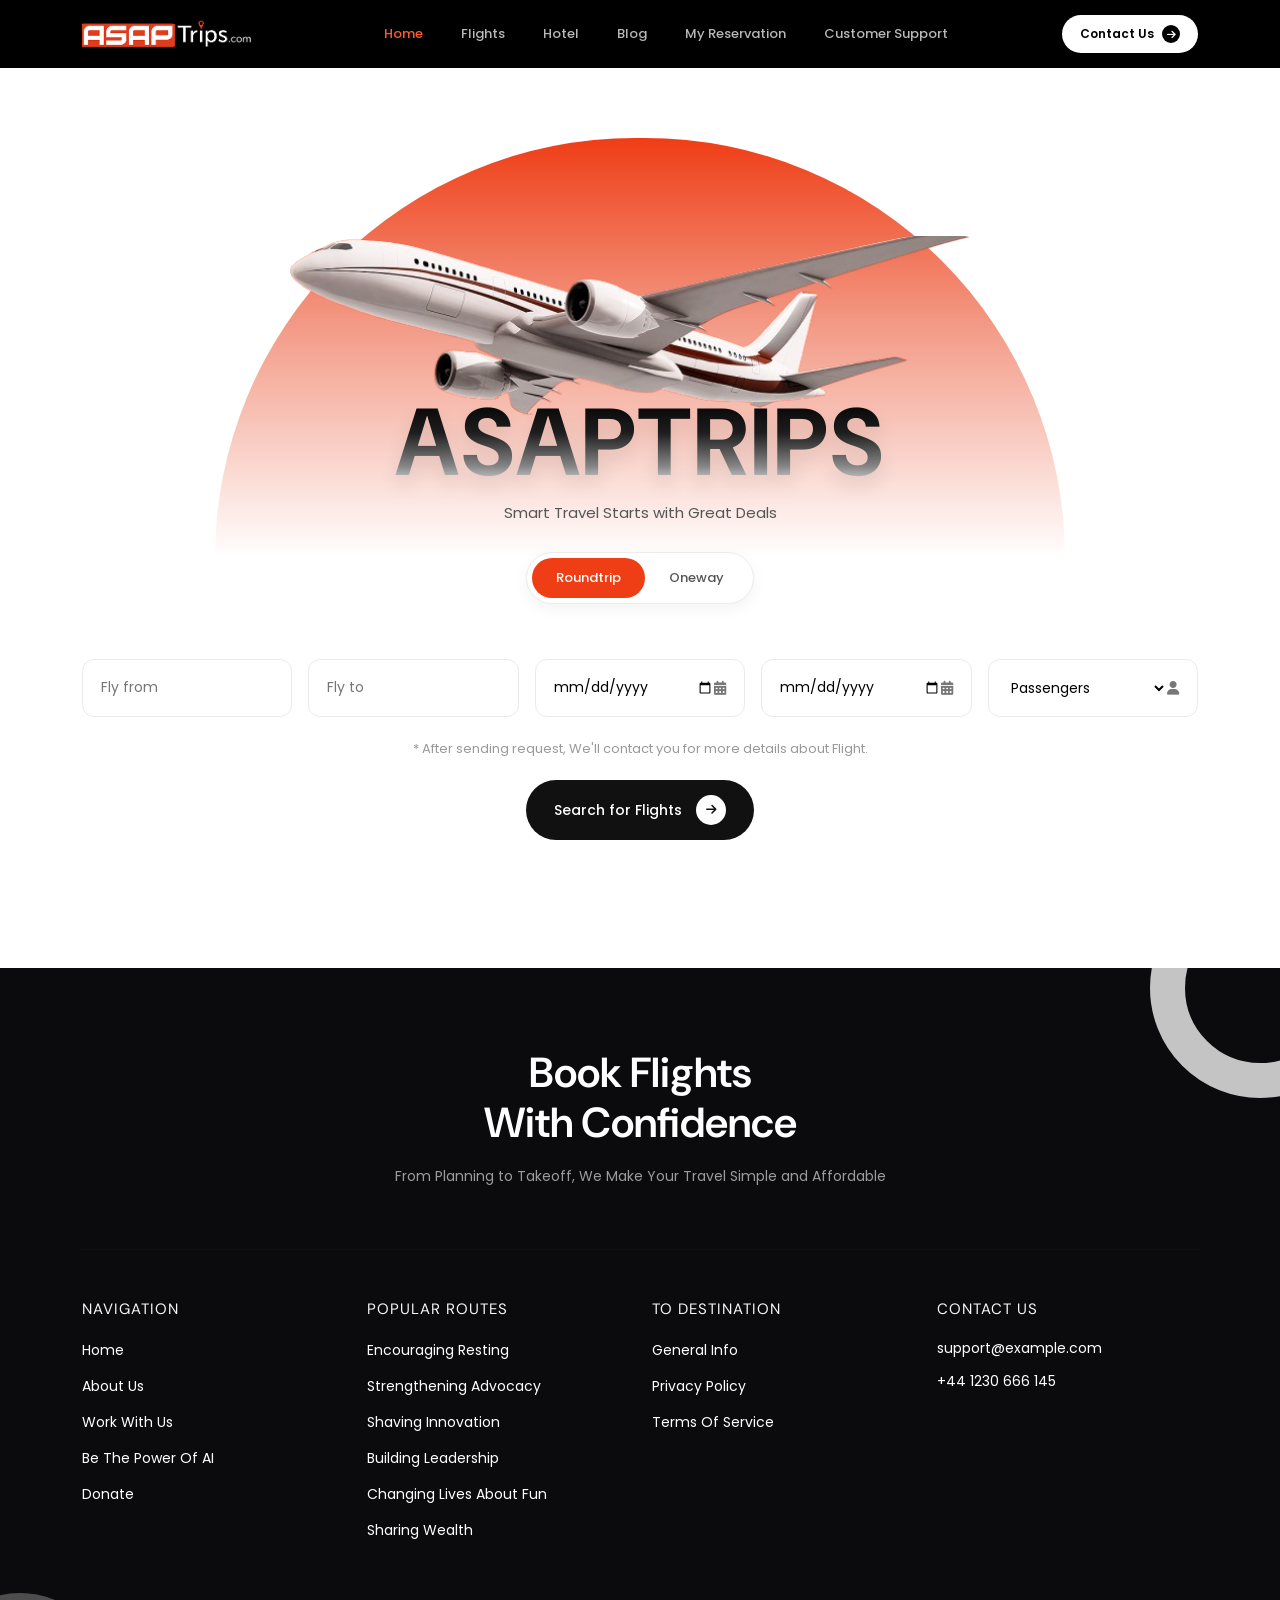
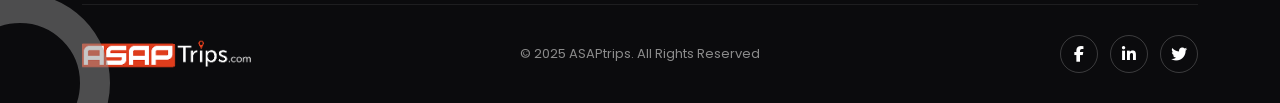
==== index.html @ 66094103 "banner section" ====
<!DOCTYPE html>
<html lang="en">

<head>
    <meta charset="UTF-8" />
    <meta name="viewport" content="width=device-width, initial-scale=1.0" />

    <title>ASAP Trips</title>

    <!-- Favicon -->
    <link rel="icon" type="image/png" href="./images/favicon.png">

    <!-- Bootstrap -->
    <link href="https://cdn.jsdelivr.net/npm/bootstrap@5.3.3/dist/css/bootstrap.min.css" rel="stylesheet" />

    <!-- Font Awesome -->
    <link rel="stylesheet" href="https://cdnjs.cloudflare.com/ajax/libs/font-awesome/6.5.1/css/all.min.css" />

    <!-- CSS -->
    <link rel="stylesheet" href="css/style.css" />
</head>

<body>

    <!-- HEADER -->
    <div id="header"></div>

    <!-- PAGE CONTENT -->

    <!-- ======== HERO SECTION START ========= -->

    <section class="flight-hero d-flex align-items-center position-relative overflow-hidden">

        <!-- HALF CIRCLE -->
        <div class="hero-circle position-absolute start-50 translate-middle-x"></div>

        <div class="container position-relative z-2">

            <!-- HERO CONTENT -->
            <div class="text-center hero-content">

                <!-- PLANE IMAGE -->
                <div class="plane-image mx-auto">

                    <img src="images/hero-plane.png" alt="Plane" class="img-fluid">

                </div>

                <!-- TITLE -->
                <h1 class="hero-title text-uppercase fw-bold">
                    ASAPTRIPS
                </h1>

                <!-- SUBTITLE -->
                <p class="hero-subtitle">
                    Smart Travel Starts with Great Deals
                </p>

                <!-- TRIP BUTTONS -->
                <div class="trip-buttons d-flex justify-content-center">

                    <div class="trip-switch d-inline-flex">

                        <button class="trip-btn active">
                            Roundtrip
                        </button>

                        <button class="trip-btn">
                            Oneway
                        </button>

                    </div>

                </div>

            </div>

            <!-- SEARCH FORM -->
            <div class="search-wrapper">

                <div class="row g-3 justify-content-center">

                    <!-- FROM -->
                    <div class="col-lg col-md-6">

                        <div class="flight-input d-flex align-items-center">

                            <input type="text" placeholder="Fly from" class="w-100 border-0" list="fromCities">
                            <datalist id="fromCities">

                                <option value="Delhi"></option>
                                <option value="Mumbai"></option>
                                <option value="Dubai"></option>
                                <option value="London"></option>
                                <option value="Toronto"></option>
                                <option value="Singapore"></option>
                                <option value="Paris"></option>
                                <option value="Sydney"></option>

                            </datalist>
                        </div>

                    </div>

                    <!-- TO -->
                    <div class="col-lg col-md-6">

                        <div class="flight-input d-flex align-items-center">

                            <input type="text" placeholder="Fly to" class="w-100 border-0" list="toCities">

                            <datalist id="toCities">

                                <option value="Tokyo"></option>
                                <option value="Rome"></option>
                                <option value="Berlin"></option>
                                <option value="Chicago"></option>
                                <option value="Doha"></option>
                                <option value="Amsterdam"></option>

                            </datalist>
                        </div>

                    </div>

                    <!-- DATE -->
                    <div class="col-lg col-md-6">

                        <div class="flight-input d-flex align-items-center justify-content-between">

                            <input type="date" class="w-100 border-0">

                            <i class="fa-solid fa-calendar-days"></i>

                        </div>

                    </div>

                    <!-- RETURN -->
                    <div class="col-lg col-md-6">

                        <div class="flight-input d-flex align-items-center justify-content-between">

                            <input type="date" class="w-100 border-0">

                            <i class="fa-solid fa-calendar-days"></i>

                        </div>

                    </div>

                    <!-- PASSENGERS -->
                    <div class="col-lg col-md-6">

                        <div class="flight-input d-flex align-items-center justify-content-between">

                            <select class="w-100 border-0">

                                <option>
                                    Passengers
                                </option>

                                <option>
                                    1 Passenger
                                </option>

                                <option>
                                    2 Passengers
                                </option>

                                <option>
                                    3 Passengers
                                </option>

                            </select>

                            <i class="fa-solid fa-user"></i>

                        </div>

                    </div>

                </div>

                <!-- NOTE -->
                <p class="search-note text-center">

                    * After sending request,
                    We'll contact you for more details
                    about Flight.

                </p>

                <!-- BUTTON -->
                <div class="text-center">

                    <button id="searchFlightBtn" class="search-btn d-inline-flex align-items-center">

                        Search for Flights

                        <span class="d-flex align-items-center justify-content-center">

                            <i class="fa-solid fa-arrow-right"></i>

                        </span>

                    </button>

                </div>

            </div>

            <!-- SOCIAL ICONS -->
            <!-- <div class="hero-social position-absolute d-flex flex-column">

                <a href="#" class="social-icon d-flex align-items-center justify-content-center">
                    <i class="fab fa-facebook-f"></i>
                </a>

                <a href="#" class="social-icon d-flex align-items-center justify-content-center">
                    <i class="fab fa-linkedin-in"></i>
                </a>

                <a href="#" class="social-icon d-flex align-items-center justify-content-center">
                    <i class="fab fa-twitter"></i>
                </a>

                <a href="#" class="social-icon d-flex align-items-center justify-content-center">
                    <i class="fa-solid fa-phone"></i>
                </a>

            </div> -->

        </div>

    </section>

    <!-- ========== HERO SECTION END ========= -->

    <!-- FOOTER -->
    <div id="footer"></div>

    <!-- Bootstrap -->
    <script src="https://cdn.jsdelivr.net/npm/bootstrap@5.3.3/dist/js/bootstrap.bundle.min.js"></script>

    <!-- JS -->
    <script src="js/main.js"></script>

</body>

</html>
---- css/style.css ----
/* =========================
   GOOGLE FONTS
========================== */

@import url('https://fonts.googleapis.com/css2?family=DM+Sans:wght@400;500;700&family=Poppins:wght@300;400;500;600;700&display=swap');

/* =========================
   GLOBAL CSS
========================== */

* {
    margin: 0;
    padding: 0;
    box-sizing: border-box;
}

html {
    scroll-behavior: smooth;
}

body {
    font-family: 'Poppins', sans-serif;
    overflow-x: hidden;
    background: #fff;
    color: #111;
}

/* GLOBAL HEADING FONT */

h1,
h2,
h3,
h4,
h5,
h6 {
    font-family: 'DM Sans', sans-serif;
    margin-bottom: 0;
}

/* GLOBAL LINKS */

a {
    text-decoration: none;
}

/* GLOBAL IMAGE */

img {
    max-width: 100%;
    display: block;
}

/* GLOBAL LIST */

ul {
    list-style: none;
    padding: 0;
    margin: 0;
}

/* GLOBAL BUTTON */

button {
    border: none;
    outline: none;
}

/* GLOBAL INPUT */

input,
textarea,
select {
    outline: none;
}

/* =========================  NAVBAR Start ========================== */

.custom-navbar {
    background: #000;
    padding: 14px 0;
    position: sticky;
    top: 0;
    z-index: 999;
    transition: 0.3s;
}

.custom-navbar.scrolled {
    padding: 10px 0;
    box-shadow: 0 4px 20px rgba(0, 0, 0, 0.2);
}

/* LOGO */

.navbar-brand img {
    height: 30px;
    object-fit: contain;
}

/* MENU */

.navbar-nav {
    gap: 22px;
}

.navbar-nav .nav-link {
    color: #b8b8b8;
    font-size: 13px;
    font-weight: 500;
    transition: 0.3s;
    position: relative;
}

.navbar-nav .nav-link:hover {
    color: #fff;
}

.navbar-nav .nav-link.active {
    color: #ff5a2c;
}

/* UNDERLINE EFFECT */

.navbar-nav .nav-link::after {
    content: "";
    position: absolute;
    left: 0;
    bottom: -6px;
    width: 0;
    height: 2px;
    background: #ff5a2c;
    transition: 0.3s;
}

.navbar-nav .nav-link:hover::after {
    width: 100%;
}

/* CONTACT BUTTON */

.contact-btn {
    border: none;
    background: #fff;
    color: #000;
    border-radius: 50px;
    padding: 10px 18px;
    font-size: 12px;
    font-weight: 600;
    display: flex;
    align-items: center;
    gap: 8px;
    transition: 0.3s;
}

.contact-btn:hover {
    transform: translateY(-2px);
}

.contact-btn i {
    width: 18px;
    height: 18px;
    background: #000;
    color: #fff;
    border-radius: 50%;
    display: flex;
    align-items: center;
    justify-content: center;
    font-size: 10px;
}

/* MOBILE MENU */

.navbar-toggler {
    border: none;
    box-shadow: none !important;
}

.navbar-toggler i {
    color: #fff;
    font-size: 24px;
}

/* MOBILE RESPONSIVE */

@media(max-width:991px) {

    .navbar-collapse {
        background: #111;
        margin-top: 15px;
        padding: 20px;
        border-radius: 16px;
    }

    .navbar-nav {
        gap: 12px;
    }

    .contact-btn {
        margin-top: 15px;
    }

}

/* DEMO SECTION */

.hero {
    height: 100vh;
    display: flex;
    align-items: center;
    justify-content: center;
    background: linear-gradient(rgba(0, 0, 0, 0.5),
            rgba(0, 0, 0, 0.5)),
        url('https://images.unsplash.com/photo-1507525428034-b723cf961d3e');

    background-size: cover;
    background-position: center;
    color: #fff;
    text-align: center;
}

.hero h1 {
    font-size: 60px;
    font-weight: 700;
}

@media(max-width:768px) {

    .hero h1 {
        font-size: 38px;
    }

}

/* =========================  NAVBAR Close ========================== */

/* =========================  Footer Start ========================== */
.footer-section {
    position: relative;
    background: #0b0b0d;
    color: #fff;
    overflow: hidden;
    padding: 80px 0 30px;
}

/* Decorative Circles */
.footer-section::before {
    content: "";
    position: absolute;
    top: -90px;
    right: -90px;
    width: 220px;
    height: 220px;
    border: 35px solid #d9d9d9;
    border-radius: 50%;
    opacity: 0.9;
}

.footer-section::after {
    content: "";
    position: absolute;
    bottom: -70px;
    left: -70px;
    width: 180px;
    height: 180px;
    border: 30px solid #8f8f8f;
    border-radius: 50%;
    opacity: 0.5;
}

.footer-title {
    text-align: center;
    margin-bottom: 60px;
}

.footer-title h2 {
    font-size: 42px;
    font-weight: 600;
    line-height: 1.2;
    margin-bottom: 15px;
}

.footer-title p {
    color: #9c9c9c;
    font-size: 14px;
    max-width: 500px;
    margin: auto;
    line-height: 1.8;
}

.footer-divider {
    border-color: rgba(255, 255, 255, 0.08);
    margin: 0 0 50px;
}

.footer-heading {
    color: #f7f7f7;
    font-size: 15px;
    font-weight: 400;
    letter-spacing: 1px;
    margin-bottom: 20px;
    text-transform: uppercase;
}

.footer-links {
    list-style: none;
    padding: 0;
    margin: 0;
}

.footer-links li {
    margin-bottom: 12px;
}

.footer-links a {
    text-decoration: none;
    color: #fff;
    font-size: 14px;
    transition: 0.3s;
}

.footer-links a:hover {
    color: #ff4d4d;
    padding-left: 5px;
}

.contact-info p {
    margin-bottom: 12px;
    font-size: 14px;
    color: #fff;
}

.footer-bottom {
    border-top: 1px solid rgba(255, 255, 255, 0.08);
    margin-top: 50px;
    padding-top: 30px;
}

.footer-logo {
    font-size: 28px;
    font-weight: bold;
    color: #fff;
}

.footer-logo span {
    color: #ff4d4d;
}

.copyright {
    color: #8b8b8b;
    font-size: 13px;
    text-align: center;
}

.social-icons {
    display: flex;
    gap: 12px;
    justify-content: end;
}

.social-icons a {
    width: 38px;
    height: 38px;
    border: 1px solid rgba(255, 255, 255, 0.2);
    border-radius: 50%;
    display: flex;
    align-items: center;
    justify-content: center;
    color: #fff;
    text-decoration: none;
    transition: 0.3s;
}

.social-icons a:hover {
    background: #fff;
    color: #000;
    transform: translateY(-3px);
}

/* Responsive */
@media(max-width:991px) {

    .footer-title h2 {
        font-size: 34px;
    }

    .footer-column {
        margin-bottom: 35px;
    }

    .social-icons {
        justify-content: center;
        margin-top: 20px;
    }

    .footer-logo {
        text-align: center;
        margin-bottom: 15px;
    }

    .copyright {
        margin-bottom: 15px;
    }
}

@media(max-width:576px) {

    .footer-section {
        padding: 60px 0 25px;
    }

    .footer-title h2 {
        font-size: 28px;
    }

    .footer-title p {
        font-size: 13px;
    }

    .footer-links a,
    .contact-info p {
        font-size: 13px;
    }

    .footer-section::before {
        width: 150px;
        height: 150px;
    }

    .footer-section::after {
        width: 120px;
        height: 120px;
    }
}

/* ======= Footer Close ======== */

/* ====== FLIGHTS HERO Start ====== */

.flight-hero {
    min-height: 100vh;
    background: #ffffff;
    padding: 120px 0 80px;
}

/* ======== HALF CIRCLE ========== */

.hero-circle {
    width: 850px;
    height: 420px;
    top: 70px;
    background: linear-gradient(to bottom, #ef3d16 0%, #f39b87 45%, #ffffff 100%);
    border-top-left-radius: 420px;
    border-top-right-radius: 420px;
    z-index: 1;

    /* Yellow outline */
    /* border: 10px solid rgb(255, 187, 0);
    border-bottom: none;
    box-sizing: border-box; */
}

/* ========== PLANE IMAGE ============ */

.plane-image {
    max-width: 700px;
}

.plane-image img {
    width: 100%;
}

/* ======== TITLE ======== */

.hero-title {
    font-size: 95px;
    letter-spacing: 2px;
    line-height: 1;
    margin-top: -20px;
    background: linear-gradient(to bottom, #000000 0%, #202020 40%, #8d8d8d 75%, #ffffff 100%);
    -webkit-background-clip: text;
    -webkit-text-fill-color: transparent;
    text-shadow: 0 10px 20px rgba(0, 0, 0, 0.10);
}

/* =========== SUBTITLE ============ */

.hero-subtitle {
    color: #555;
    font-size: 15px;
    margin-top: 12px;
}

/* =========== TRIP BUTTONS ============= */

.trip-buttons {
    margin-top: 28px;
}

.trip-switch {
    background: #fff;
    border-radius: 50px;
    padding: 5px;
    border: 1px solid #ececec;
    box-shadow: 0 5px 15px rgba(0, 0, 0, 0.05);
}

.trip-btn {
    border: none;
    background: transparent;
    padding: 10px 24px;
    border-radius: 50px;
    font-size: 13px;
    font-weight: 500;
    color: #555;
}

.trip-btn.active {
    background: #ef3d16;
    color: #fff;
}

/* ======== SEARCH FORM ========= */

.search-wrapper {
    margin-top: 55px;
    position: relative;
    z-index: 5;
}

/* ========== INPUT BOX ========= */

.flight-input {
    height: 58px;
    background: #fff;
    border-radius: 12px;
    border: 1px solid #ebebeb;
    padding: 0 18px;
}

.flight-input input,
.flight-input select {
    outline: none;
    background: transparent;
    font-size: 14px;
}

.flight-input i {
    color: #777;
    font-size: 14px;
}

/* ======== NOTE ========== */

.search-note {
    color: #999;
    font-size: 13px;
    margin: 22px 0;
}

/* ========== BUTTON ========== */

.search-btn {
    border: none;
    background: #111;
    color: #fff;
    padding: 15px 28px;
    border-radius: 50px;
    gap: 14px;
    font-size: 14px;
    font-weight: 500;
}

.search-btn span {
    width: 30px;
    height: 30px;
    border-radius: 50%;
    background: #fff;
    color: #111;
    font-size: 12px;
}

/* ======= SOCIAL ICONS ======= */

.hero-social {
    right: 30px;
    top: 50%;
    transform: translateY(-50%);
    gap: 14px;
    z-index: 10;
}

.social-icon {
    width: 42px;
    height: 42px;
    border-radius: 50%;
    background: #fff;
    border: 1px solid #ddd;
    color: #111;
    text-decoration: none;
}

/* =========================================
   RESPONSIVE
========================================= */

@media(max-width:991px) {

    .hero-circle {
        width: 650px;
        height: 320px;
        border-top-left-radius: 320px;
        border-top-right-radius: 320px;
    }

    .hero-title {
        font-size: 65px;
    }

    .plane-image {
        max-width: 520px;
    }

}

@media(max-width:768px) {

    .flight-hero {
        padding: 100px 0 70px;
    }

    .hero-circle {
        width: 520px;
        height: 260px;
        border-top-left-radius: 260px;
        border-top-right-radius: 260px;
    }

    .hero-title {
        font-size: 50px;
    }

    .plane-image {
        max-width: 420px;
    }

    .hero-social {
        position: relative !important;
        flex-direction: row !important;
        justify-content: center;
        right: auto;
        top: auto;
        transform: none;
        margin-top: 40px;
    }

}

@media(max-width:576px) {

    .hero-circle {
        width: 360px;
        height: 180px;
        border-top-left-radius: 180px;
        border-top-right-radius: 180px;
        top: 90px;
    }

    .hero-title {
        font-size: 38px;
        margin-top: 0;
    }

    .plane-image {
        max-width: 320px;
    }

    .trip-btn {
        padding: 9px 18px;
        font-size: 12px;
    }

    .search-btn {
        width: 100%;
        justify-content: center;
    }

}

/* ========================= FLIGHTS HERO Close ========================== */
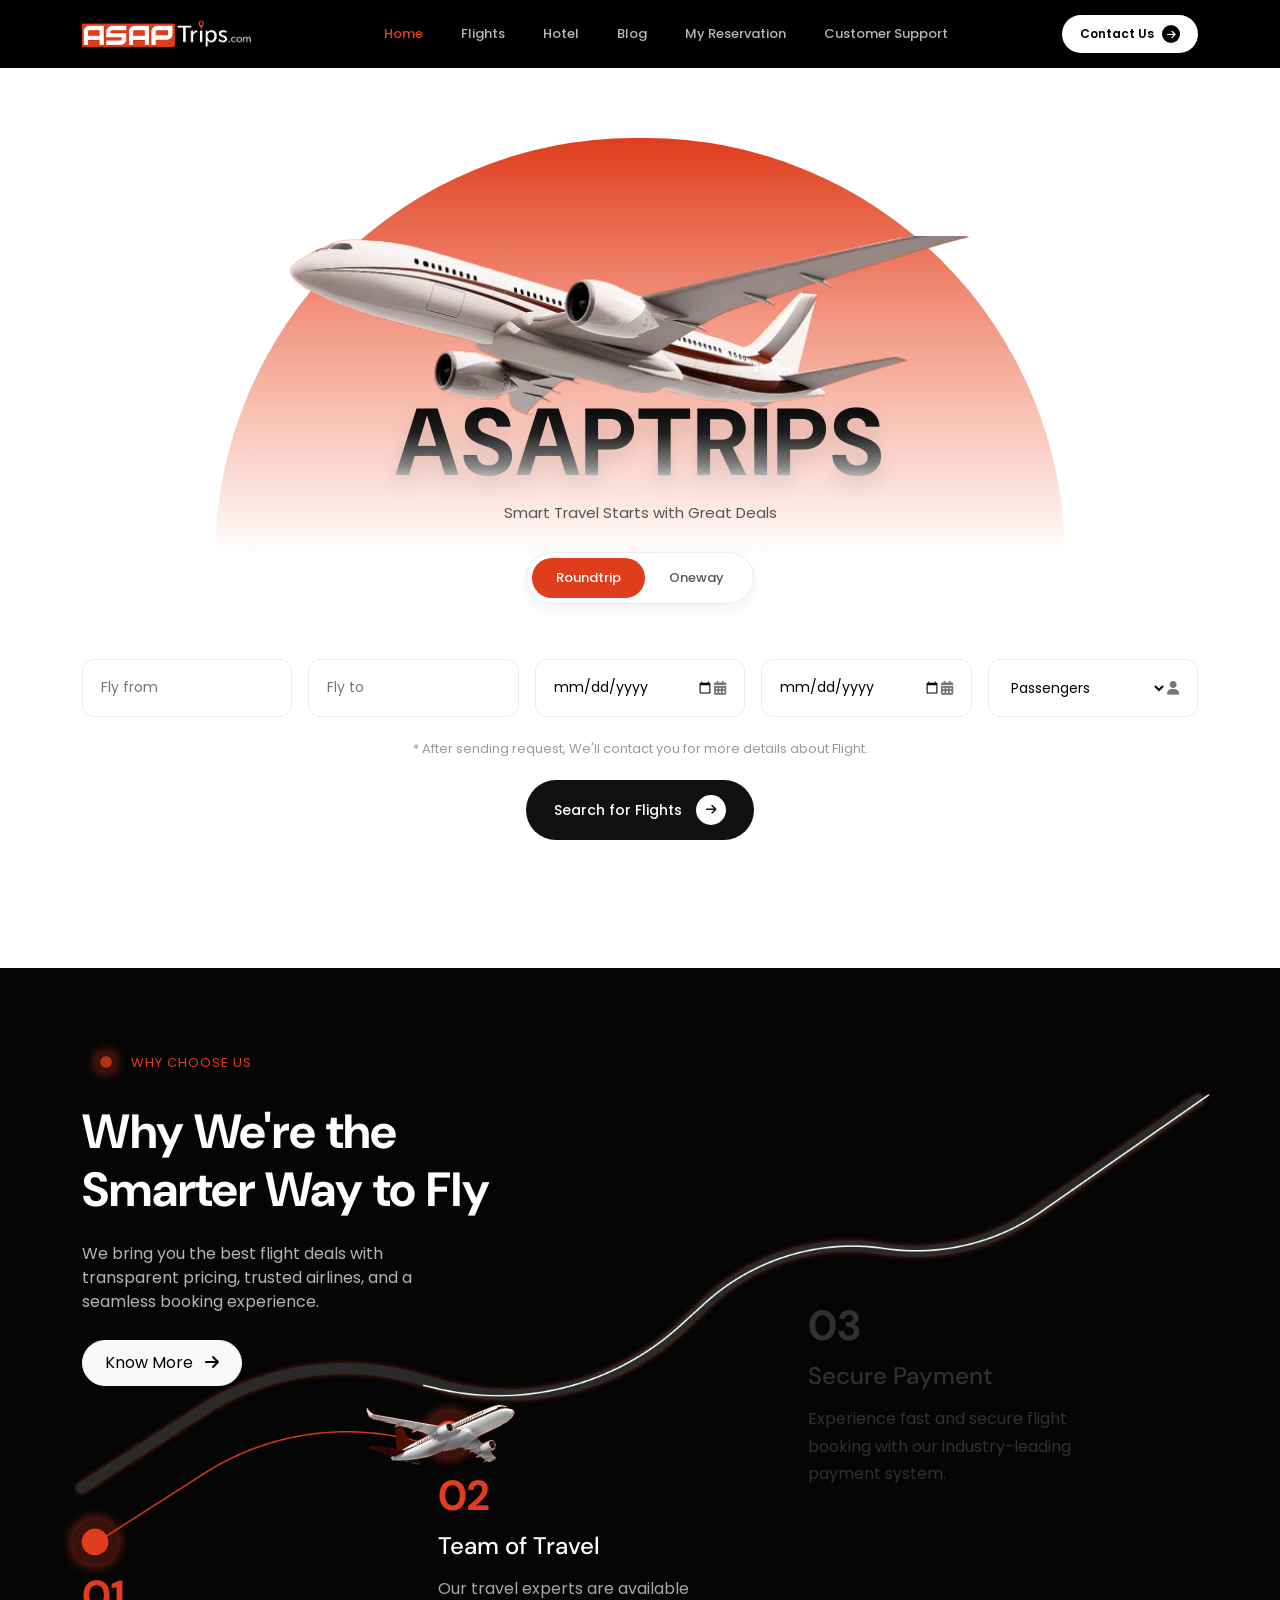
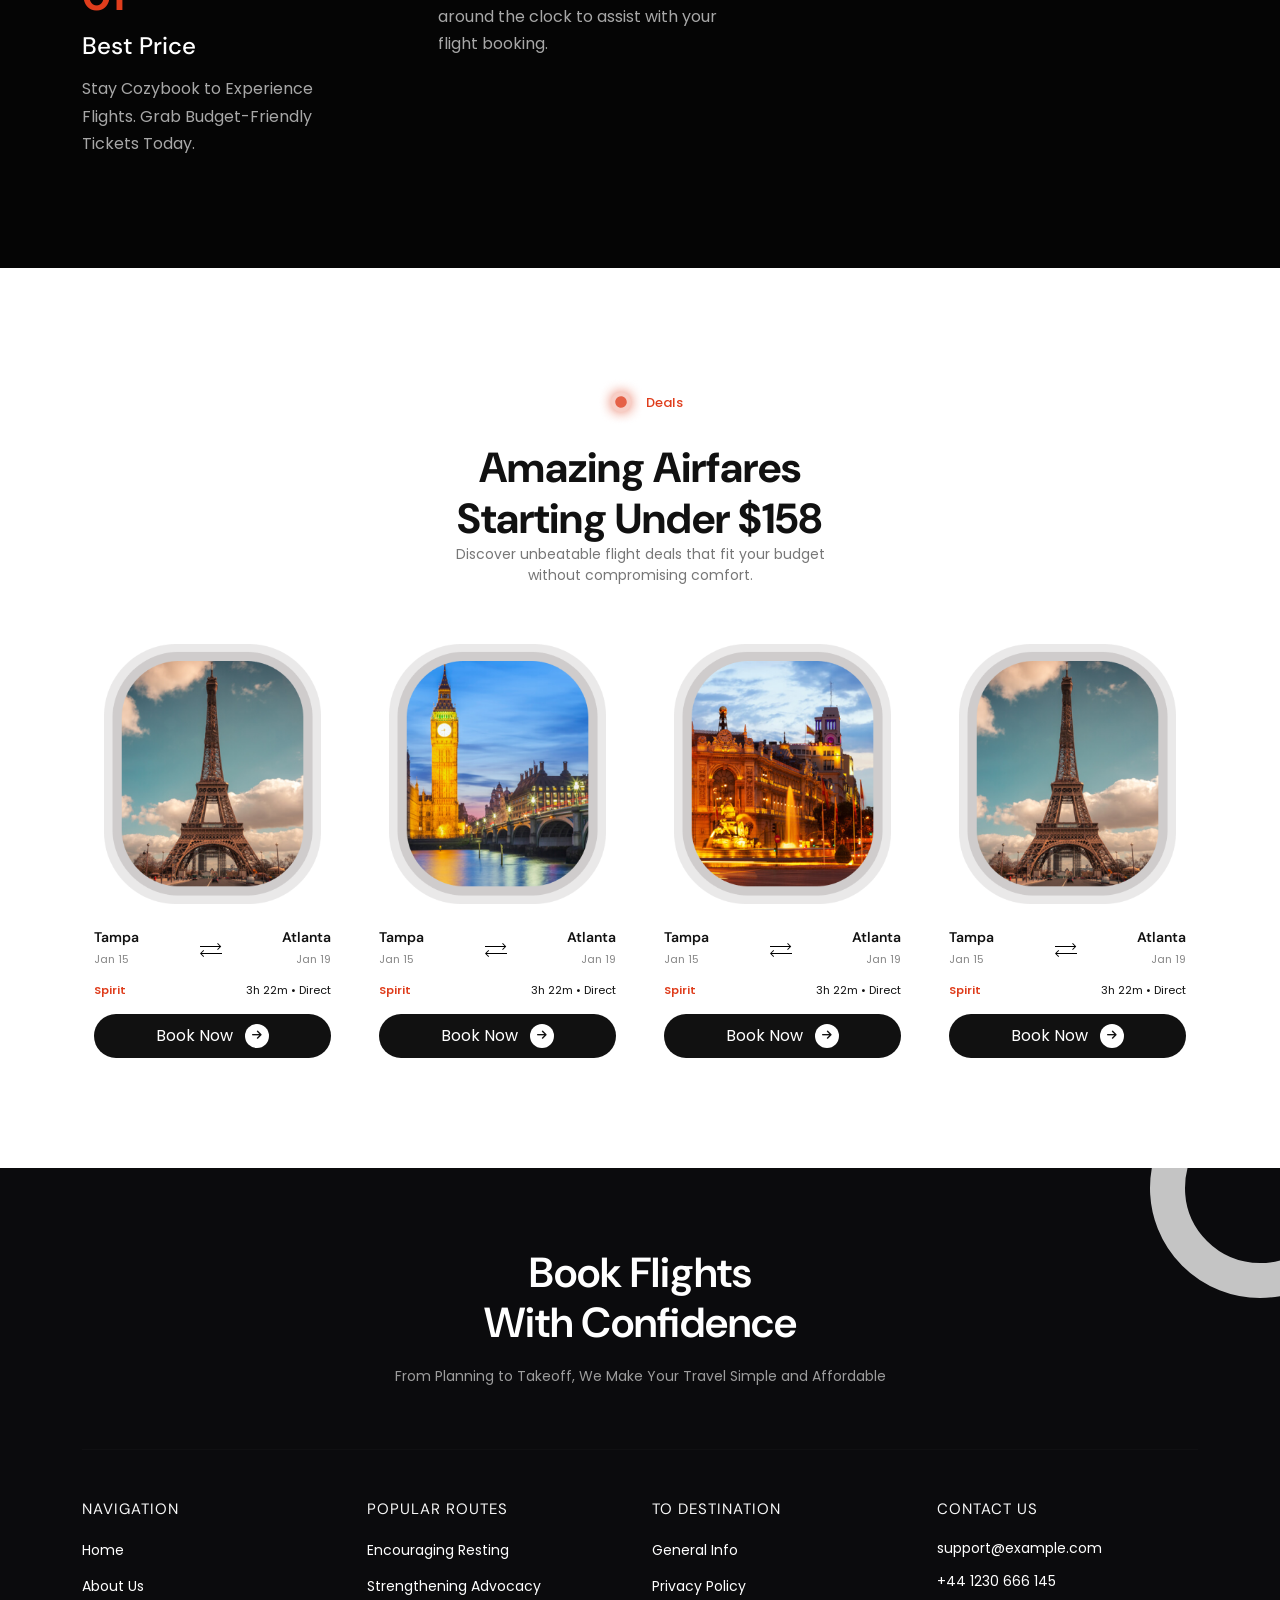
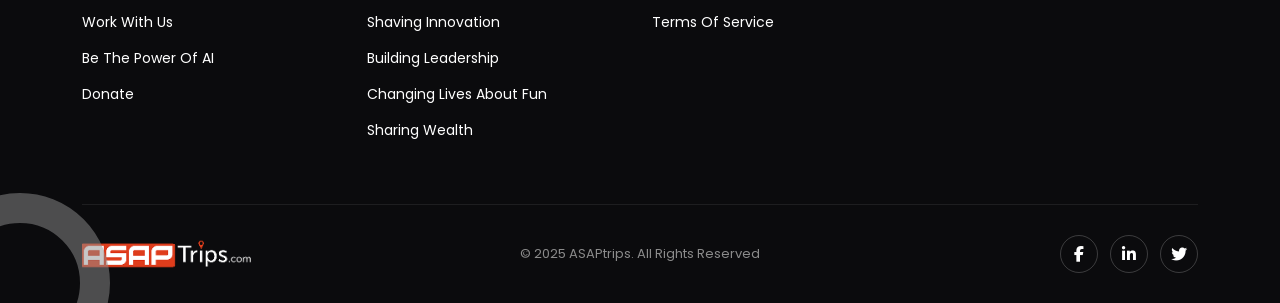
==== commit 7edf7bcc: "Why Choose Us and Deals sections make" ====
--- a/index.html
+++ b/index.html
@@ -235,7 +235,394 @@
 
     </section>
 
-    <!-- ========== HERO SECTION END ========= -->
+    <!--  HERO SECTION END -->
+    <!--  WHY CHOOSE US SECTION start -->
+    <section class="why-choose-us">
+
+        <div class="container position-relative">
+
+            <!-- SECTION HEADER -->
+            <div class="row">
+                <div class="col-lg-5">
+
+                    <!-- Small Heading -->
+                    <span class="small-title d-flex align-items-center">
+                        <img src="images/dealscircle.png" alt="Badge Icon" class="me-05 img-fluid">
+                        Why Choose Us
+                    </span>
+
+                    <!-- Main Heading -->
+                    <h2 class="main-title mt-3">
+                        Why We're the Smarter Way to Fly
+                    </h2>
+
+                    <!-- Description -->
+                    <p class="section-desc mt-4">
+                        We bring you the best flight deals with transparent pricing,
+                        trusted airlines, and a seamless booking experience.
+                    </p>
+
+                    <!-- CTA Button -->
+                    <a href="#" class="btn btn-light rounded-pill know-more-btn">
+                        Know More
+                        <i class="fa-solid fa-arrow-right ms-2"></i>
+                    </a>
+
+                </div>
+            </div>
+
+            <!-- =========================
+             FLIGHT PATH SVG
+        ========================= -->
+            <div class="flight-path">
+
+                <!-- Curved Route -->
+                <!-- <svg viewBox="0 0 1200 400" preserveAspectRatio="none">
+
+                    <path d="M50 320
+                       C200 260,250 260,350 280
+                       S550 350,650 180
+                       S900 80,1150 40" />
+
+                </svg> -->
+                <img src="images/fly-line.png" alt="Flight Path" class="img-fluid">
+                <img src="images/arrow-line-red.png" alt="Plane Icon" class="arrow-line-red-icon img-fluid">
+                <img src="images/white-line-arrow.png" alt="Plane Icon" class="white-line-arrow img-fluid">
+                <!-- Airplane Icon -->
+                <div class="plane-icon">
+                    <img src="images/plane-icon.png" alt="Plane Icon" class="img-fluid">
+                </div>
+                <div class="circle-icon">
+                    <img src="images/circle-icon.png" alt="Circle Icon" class="img-fluid">
+                </div>
+                <div class="circle-icon0-second-circle">
+                    <img src="images/circle-icon.png" alt="Circle Icon" class="img-fluid">
+                </div>
+
+            </div>
+
+            <!-- ========================= FEATURES ========================= -->
+            <div class="row feature-row">
+
+                <!-- Feature 01 -->
+                <div class="col-md-4">
+                    <div class="feature-box">
+
+                        <h2>01</h2>
+
+                        <h4>Best Price</h4>
+
+                        <p>
+                            Stay Cozybook to Experience Flights.
+                            Grab Budget-Friendly Tickets Today.
+                        </p>
+
+                    </div>
+                </div>
+
+                <!-- Feature 02 -->
+                <div class="col-md-4">
+                    <div class="feature-box">
+
+                        <div class="second-feature-box">
+                            <h2>02</h2>
+
+                            <h4>Team of Travel</h4>
+
+                            <p>
+                                Our travel experts are available around
+                                the clock to assist with your flight booking.
+                            </p>
+                        </div>
+
+                    </div>
+                </div>
+
+                <!-- Feature 03 -->
+                <div class="col-md-4">
+                    <div class="feature-box">
+
+                        <div class="third-feature-box">
+                            <h2>03</h2>
+
+                            <h4>Secure Payment</h4>
+
+                            <p>
+                                Experience fast and secure flight booking
+                                with our industry-leading payment system.
+                            </p>
+                        </div>
+
+                    </div>
+                </div>
+
+            </div>
+
+        </div>
+
+    </section>
+    <!-- =========================  WHY CHOOSE US SECTION Close ========================= -->
+
+    <!-- =========================  Flight Deals Sectionv Start  ========================== -->
+    <section class="deals-section">
+
+        <div class="container">
+
+            <!-- =========================
+                 Section Heading
+            ========================== -->
+            <div class="text-center mb-5">
+
+                <!-- Small Label -->
+                <span class="deal-badge">
+                    <img src="images/dealscircle.png" alt="Badge Icon" class="me-05 img-fluid">
+                    Deals
+                </span>
+
+                <!-- Main Title -->
+                <h2 class="main-title mt-3">
+                    Amazing Airfares <br>
+                    Starting Under $158
+                </h2>
+
+                <!-- Description -->
+                <p class="sub-text">
+                    Discover unbeatable flight deals that fit your
+                    budget without compromising comfort.
+                </p>
+
+            </div>
+
+            <!-- =========================  Flight Cards Row  ========================== -->
+            <div class="row g-4">
+
+                <!-- =====  Flight Card Start ======== -->
+                <div class="col-lg-3 col-md-6">
+
+                    <div class="flight-card">
+
+                        <!-- Flight Image -->
+                        <div class="flight-image">
+                            <img src="images/deal-img1.png" alt="Paris" class="img-fluid">
+                        </div>
+
+                        <!-- Route Details -->
+                        <div class="flight-route">
+
+                            <!-- Departure -->
+                            <div>
+                                <h6>Tampa</h6>
+                                <span>Jan 15</span>
+                            </div>
+
+                            <!-- Arrow -->
+                            <div class="route-arrow">
+                                <img src="images/right-arrow.svg" alt="Arrow" class="img-fluid">
+                                <img src="images/left-arrow.svg" alt="Arrow" class="img-fluid">
+                            </div>
+
+                            <!-- Arrival -->
+                            <div class="text-end">
+                                <h6>Atlanta</h6>
+                                <span>Jan 19</span>
+                            </div>
+
+                        </div>
+
+                        <!-- Airline + Duration -->
+                        <div class="flight-info">
+                            <span class="trip-type">Spirit</span>
+                            <span>3h 22m • Direct</span>
+                        </div>
+
+                        <!-- Book Button -->
+                        <button class="book-btn">
+
+                            Book Now
+
+                            <span>
+                                <i class="fa-solid fa-arrow-right"></i>
+                            </span>
+
+                        </button>
+
+                    </div>
+
+                </div>
+                <!-- Flight Card End -->
+                <!-- =====  Flight Card Start ======== -->
+                <div class="col-lg-3 col-md-6">
+
+                    <div class="flight-card">
+
+                        <!-- Flight Image -->
+                        <div class="flight-image">
+                            <img src="images/deal-img2.png" alt="Paris" class="img-fluid">
+                        </div>
+
+                        <!-- Route Details -->
+                        <div class="flight-route">
+
+                            <!-- Departure -->
+                            <div>
+                                <h6>Tampa</h6>
+                                <span>Jan 15</span>
+                            </div>
+
+                            <!-- Arrow -->
+                            <div class="route-arrow">
+                                <img src="images/right-arrow.svg" alt="Arrow" class="img-fluid">
+                                <img src="images/left-arrow.svg" alt="Arrow" class="img-fluid">
+                            </div>
+
+                            <!-- Arrival -->
+                            <div class="text-end">
+                                <h6>Atlanta</h6>
+                                <span>Jan 19</span>
+                            </div>
+
+                        </div>
+
+                        <!-- Airline + Duration -->
+                        <div class="flight-info">
+                            <span class="trip-type">Spirit</span>
+                            <span>3h 22m • Direct</span>
+                        </div>
+
+                        <!-- Book Button -->
+                        <button class="book-btn">
+
+                            Book Now
+
+                            <span>
+                                <i class="fa-solid fa-arrow-right"></i>
+                            </span>
+
+                        </button>
+
+                    </div>
+
+                </div>
+                <!-- Flight Card End -->
+                <!-- =====  Flight Card Start ======== -->
+                <div class="col-lg-3 col-md-6">
+
+                    <div class="flight-card">
+
+                        <!-- Flight Image -->
+                        <div class="flight-image">
+                            <img src="images/deal-img3.png" alt="Paris" class="img-fluid">
+                        </div>
+
+                        <!-- Route Details -->
+                        <div class="flight-route">
+
+                            <!-- Departure -->
+                            <div>
+                                <h6>Tampa</h6>
+                                <span>Jan 15</span>
+                            </div>
+
+                            <!-- Arrow -->
+                            <div class="route-arrow">
+                                <img src="images/right-arrow.svg" alt="Arrow" class="img-fluid">
+                                <img src="images/left-arrow.svg" alt="Arrow" class="img-fluid">
+                            </div>
+
+                            <!-- Arrival -->
+                            <div class="text-end">
+                                <h6>Atlanta</h6>
+                                <span>Jan 19</span>
+                            </div>
+
+                        </div>
+
+                        <!-- Airline + Duration -->
+                        <div class="flight-info">
+                            <span class="trip-type">Spirit</span>
+                            <span>3h 22m • Direct</span>
+                        </div>
+
+                        <!-- Book Button -->
+                        <button class="book-btn">
+
+                            Book Now
+
+                            <span>
+                                <i class="fa-solid fa-arrow-right"></i>
+                            </span>
+
+                        </button>
+
+                    </div>
+
+                </div>
+                <!-- Flight Card End -->
+                <!-- =====  Flight Card Start ======== -->
+                <div class="col-lg-3 col-md-6">
+
+                    <div class="flight-card">
+
+                        <!-- Flight Image -->
+                        <div class="flight-image">
+                            <img src="images/deal-img1.png" alt="Paris" class="img-fluid">
+                        </div>
+
+                        <!-- Route Details -->
+                        <div class="flight-route">
+
+                            <!-- Departure -->
+                            <div>
+                                <h6>Tampa</h6>
+                                <span>Jan 15</span>
+                            </div>
+
+                            <!-- Arrow -->
+                            <div class="route-arrow">
+                                <img src="images/right-arrow.svg" alt="Arrow" class="img-fluid">
+                                <img src="images/left-arrow.svg" alt="Arrow" class="img-fluid">
+                            </div>
+
+                            <!-- Arrival -->
+                            <div class="text-end">
+                                <h6>Atlanta</h6>
+                                <span>Jan 19</span>
+                            </div>
+
+                        </div>
+
+                        <!-- Airline + Duration -->
+                        <div class="flight-info">
+                            <span class="trip-type">Spirit</span>
+                            <span>3h 22m • Direct</span>
+                        </div>
+
+                        <!-- Book Button -->
+                        <button class="book-btn">
+
+                            Book Now
+
+                            <span>
+                                <i class="fa-solid fa-arrow-right"></i>
+                            </span>
+
+                        </button>
+
+                    </div>
+
+                </div>
+                <!-- Flight Card End -->
+
+                <!-- Duplicate cards here -->
+                <!-- Copy and change image/details -->
+
+            </div>
+
+        </div>
+
+    </section>
+
+    <!-- =========================  Flight Deals Sectionv Close  ========================== -->
 
     <!-- FOOTER -->
     <div id="footer"></div>
--- a/css/style.css
+++ b/css/style.css
@@ -115,7 +115,7 @@
 }
 
 .navbar-nav .nav-link.active {
-    color: #ff5a2c;
+    color: #DF3D1C;
 }
 
 /* UNDERLINE EFFECT */
@@ -127,7 +127,7 @@
     bottom: -6px;
     width: 0;
     height: 2px;
-    background: #ff5a2c;
+    background: #DF3D1C;
     transition: 0.3s;
 }
 
@@ -230,9 +230,9 @@
 
 }
 
-/* =========================  NAVBAR Close ========================== */
-
-/* =========================  Footer Start ========================== */
+/* ======  NAVBAR Close ====== */
+
+/* ====== Footer Start ====== */
 .footer-section {
     position: relative;
     background: #0b0b0d;
@@ -318,7 +318,7 @@
 }
 
 .footer-links a:hover {
-    color: #ff4d4d;
+    color: #DF3D1C;
     padding-left: 5px;
 }
 
@@ -341,7 +341,7 @@
 }
 
 .footer-logo span {
-    color: #ff4d4d;
+    color: #DF3D1C;
 }
 
 .copyright {
@@ -447,15 +447,10 @@
     width: 850px;
     height: 420px;
     top: 70px;
-    background: linear-gradient(to bottom, #ef3d16 0%, #f39b87 45%, #ffffff 100%);
+    background: linear-gradient(to bottom, #DF3D1C 0%, #f39b87 45%, #ffffff 100%);
     border-top-left-radius: 420px;
     border-top-right-radius: 420px;
     z-index: 1;
-
-    /* Yellow outline */
-    /* border: 10px solid rgb(255, 187, 0);
-    border-bottom: none;
-    box-sizing: border-box; */
 }
 
 /* ========== PLANE IMAGE ============ */
@@ -514,7 +509,7 @@
 }
 
 .trip-btn.active {
-    background: #ef3d16;
+    background: #DF3D1C;
     color: #fff;
 }
 
@@ -598,10 +593,6 @@
     text-decoration: none;
 }
 
-/* =========================================
-   RESPONSIVE
-========================================= */
-
 @media(max-width:991px) {
 
     .hero-circle {
@@ -685,5 +676,345 @@
 
 }
 
-/* ========================= FLIGHTS HERO Close ========================== */
-
+/* ====== FLIGHTS HERO Close ===== */
+/* ===== SECTION WRAPPER Start ====== */
+.why-choose-us {
+    background: #050505;
+    color: #fff;
+    min-height: 100vh;
+    overflow: hidden;
+    position: relative;
+    padding: 70px 0;
+}
+
+/* ====== SMALL TITLE ====== */
+.small-title {
+    color: #DF3D1C;
+    font-size: 13px;
+    letter-spacing: 1px;
+    text-transform: uppercase;
+}
+
+.small-title i {
+    font-size: 8px;
+    margin-right: 5px;
+}
+
+/* ====== MAIN TITLE ===== */
+.main-title {
+    font-size: 48px;
+    font-weight: 700;
+    line-height: 1.2;
+}
+
+/* ======= DESCRIPTION ======= */
+.section-desc {
+    color: rgba(255, 255, 255, 0.7);
+    max-width: 400px;
+}
+
+/* ====== BUTTON ======= */
+.know-more-btn {
+    padding: 10px 22px;
+    margin-top: 10px;
+}
+
+/* ======== FLIGHT PATH CONTAINER ======== */
+.flight-path {
+    position: absolute;
+    left: 0;
+    top: 50px;
+    width: 100%;
+    height: 420px;
+    pointer-events: none;
+}
+
+/* SVG FULL WIDTH */
+.flight-path svg {
+    width: 100%;
+    height: 100%;
+}
+
+/* ====== FLIGHT ROUTE LINE ======= */
+.flight-path path {
+    fill: none;
+    stroke: #DF3D1C;
+    stroke-width: 3;
+
+    /* Glow Effect */
+    filter: drop-shadow(0 0 12px rgba(255, 90, 54, .8));
+}
+
+.arrow-line-red-icon {
+    position: absolute;
+    bottom: -42px;
+    left: 16px;
+    width: 30.5%;
+}
+
+.circle-icon {
+    position: absolute;
+    bottom: -72px;
+    left: -12px;
+}
+
+.circle-icon0-second-circle {
+    position: absolute;
+    bottom: 36px;
+    left: 30%;
+}
+
+/* ======  AIRPLANE ICON ===== */
+.plane-icon {
+    position: absolute;
+    left: 25%;
+    top: 71%;
+    font-size: 40px;
+    z-index: 999999;
+    color: rgb(255, 255, 255);
+    transform: rotate(10deg);
+    text-shadow: rgba(255, 255, 255, 0.7) 0px 0px 10px, rgba(255, 255, 255, 0.4) 0px 0px 20px;
+}
+
+img.white-line-arrow {
+    position: absolute;
+    top: 6px;
+    right: 0;
+    width: 69%;
+    z-index: 0;
+}
+
+/* ======= FEATURES SECTION ======= */
+.feature-row {
+    margin-top: 185px;
+}
+
+.second-feature-box {
+    position: absolute;
+    top: -100px;
+    left: -24px;
+}
+
+.third-feature-box {
+    position: absolute;
+    top: -270px;
+    left: -34px;
+}
+
+.third-feature-box h2,
+.third-feature-box h4,
+.third-feature-box p {
+    color: #313131 !important;
+}
+
+/* ====== FEATURE BOX ======= */
+.feature-box {
+    position: relative;
+    z-index: 5;
+}
+
+/* Feature Number */
+.feature-box h2 {
+    color: #DF3D1C;
+    font-size: 42px;
+    font-weight: 700;
+    margin-bottom: 10px;
+}
+
+/* Feature Title */
+.feature-box h4 {
+    font-size: 24px;
+    margin-bottom: 15px;
+}
+
+/* Feature Description */
+.feature-box p {
+    color: rgba(255, 255, 255, .65);
+    line-height: 1.7;
+    max-width: 280px;
+}
+
+/* ======  RESPONSIVE DESIGN ====== */
+@media (max-width: 991px) {
+
+    .main-title {
+        font-size: 34px;
+    }
+
+    .feature-row {
+        margin-top: 180px;
+        row-gap: 40px;
+    }
+
+    .plane-icon {
+        left: 45%;
+        top: 60%;
+        font-size: 30px;
+    }
+
+    .flight-path {
+        height: 250px;
+    }
+}
+
+/* ==== SECTION WRAPPER Close ==== */
+
+/* ===== Flight Deals Sectionv Start ===== */
+
+/* ====== Main Section ====== */
+.deals-section {
+    min-height: 100vh;
+    display: flex;
+    align-items: center;
+    padding: 100px 0;
+}
+
+.deals-section .col-lg-3 {
+    padding: 0 24px;
+}
+
+/* ==== Small Deals Badge ==== */
+.deal-badge {
+    color: #DF3D1C;
+    font-size: 13px;
+    font-weight: 500;
+    display: flex;
+    align-items: center;
+    justify-content: center;
+}
+
+.deal-badge i {
+    font-size: 8px;
+}
+
+/* ====== Main Heading ====== */
+.deals-section .main-title {
+    font-size: 42px;
+    font-weight: 700;
+    color: #111;
+    line-height: 1.2;
+}
+
+/* Description Text */
+.deals-section .sub-text {
+    max-width: 420px;
+    margin: auto;
+    color: #777;
+    font-size: 14px;
+}
+
+/* ======== Flight Card ======= */
+
+.deals-section .flight-card {
+    position: relative;
+}
+
+/* ======= Image Wrapper ====== */
+
+.flight-image {
+    padding: 10px;
+    border-radius: 35px;
+}
+
+/* Card Image */
+.deals-section .flight-image img {
+    width: 100%;
+    height: 100%;
+    object-fit: cover;
+    border-radius: 28px;
+}
+
+/* ======= Route Section ======= */
+
+.deals-section .flight-route {
+    display: flex;
+    justify-content: space-between;
+    align-items: center;
+    margin-top: 15px;
+}
+
+.deals-section .flight-route h6 {
+    margin: 0;
+    font-size: 14px;
+    font-weight: 600;
+}
+
+.deals-section .flight-route span {
+    color: #888;
+    font-size: 11px;
+}
+
+/* Center Arrow */
+.deals-section .route-arrow {
+    color: #777;
+    font-size: 13px;
+}
+
+/* ===== Airline + Duration ====== */
+
+.deals-section .flight-info {
+    display: flex;
+    justify-content: space-between;
+    margin-top: 12px;
+    font-size: 11px;
+}
+
+.deals-section .trip-type {
+    color: #DF3D1C;
+    font-weight: 600;
+}
+
+/* ======= Book Button ====== */
+
+.deals-section .book-btn {
+    width: 100%;
+    margin-top: 15px;
+    border: none;
+    background: #111;
+    color: #fff;
+    padding: 10px 12px;
+    border-radius: 50px;
+    display: flex;
+    justify-content: center;
+    align-items: center;
+    gap: 12px;
+    transition: .3s;
+}
+
+/* White Circle */
+.deals-section .book-btn span {
+    width: 24px;
+    height: 24px;
+    background: #fff;
+    color: #111;
+    border-radius: 50%;
+    display: flex;
+    justify-content: center;
+    align-items: center;
+    font-size: 11px;
+}
+
+/* Hover Effect */
+.deals-section .book-btn:hover {
+    background: #DF3D1C;
+}
+
+/* ====== Responsive ======= */
+
+@media (max-width: 991px) {
+
+    .deals-section .main-title {
+        font-size: 34px;
+    }
+
+}
+
+@media (max-width: 576px) {
+
+    .deals-section .main-title {
+        font-size: 28px;
+    }
+
+}
+
+/* ======  Flight Deals Sectionv Close ====== */
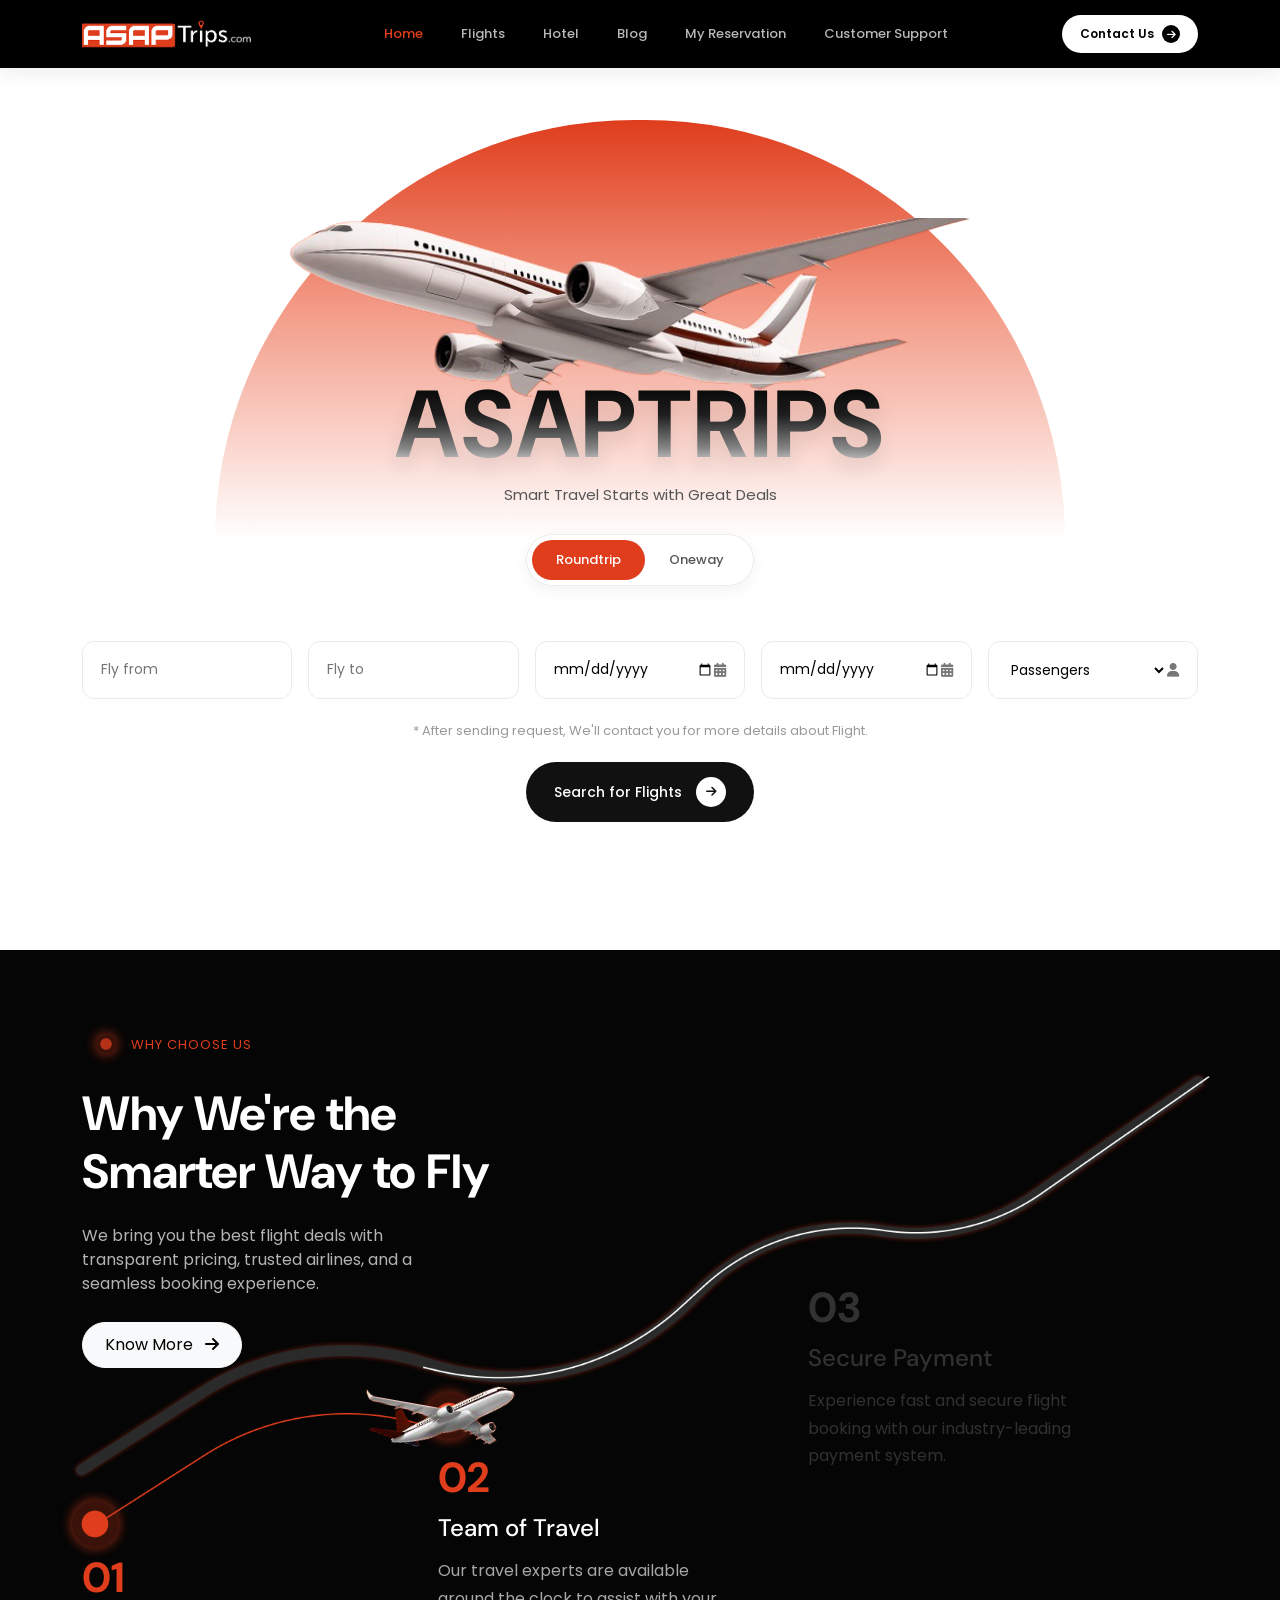
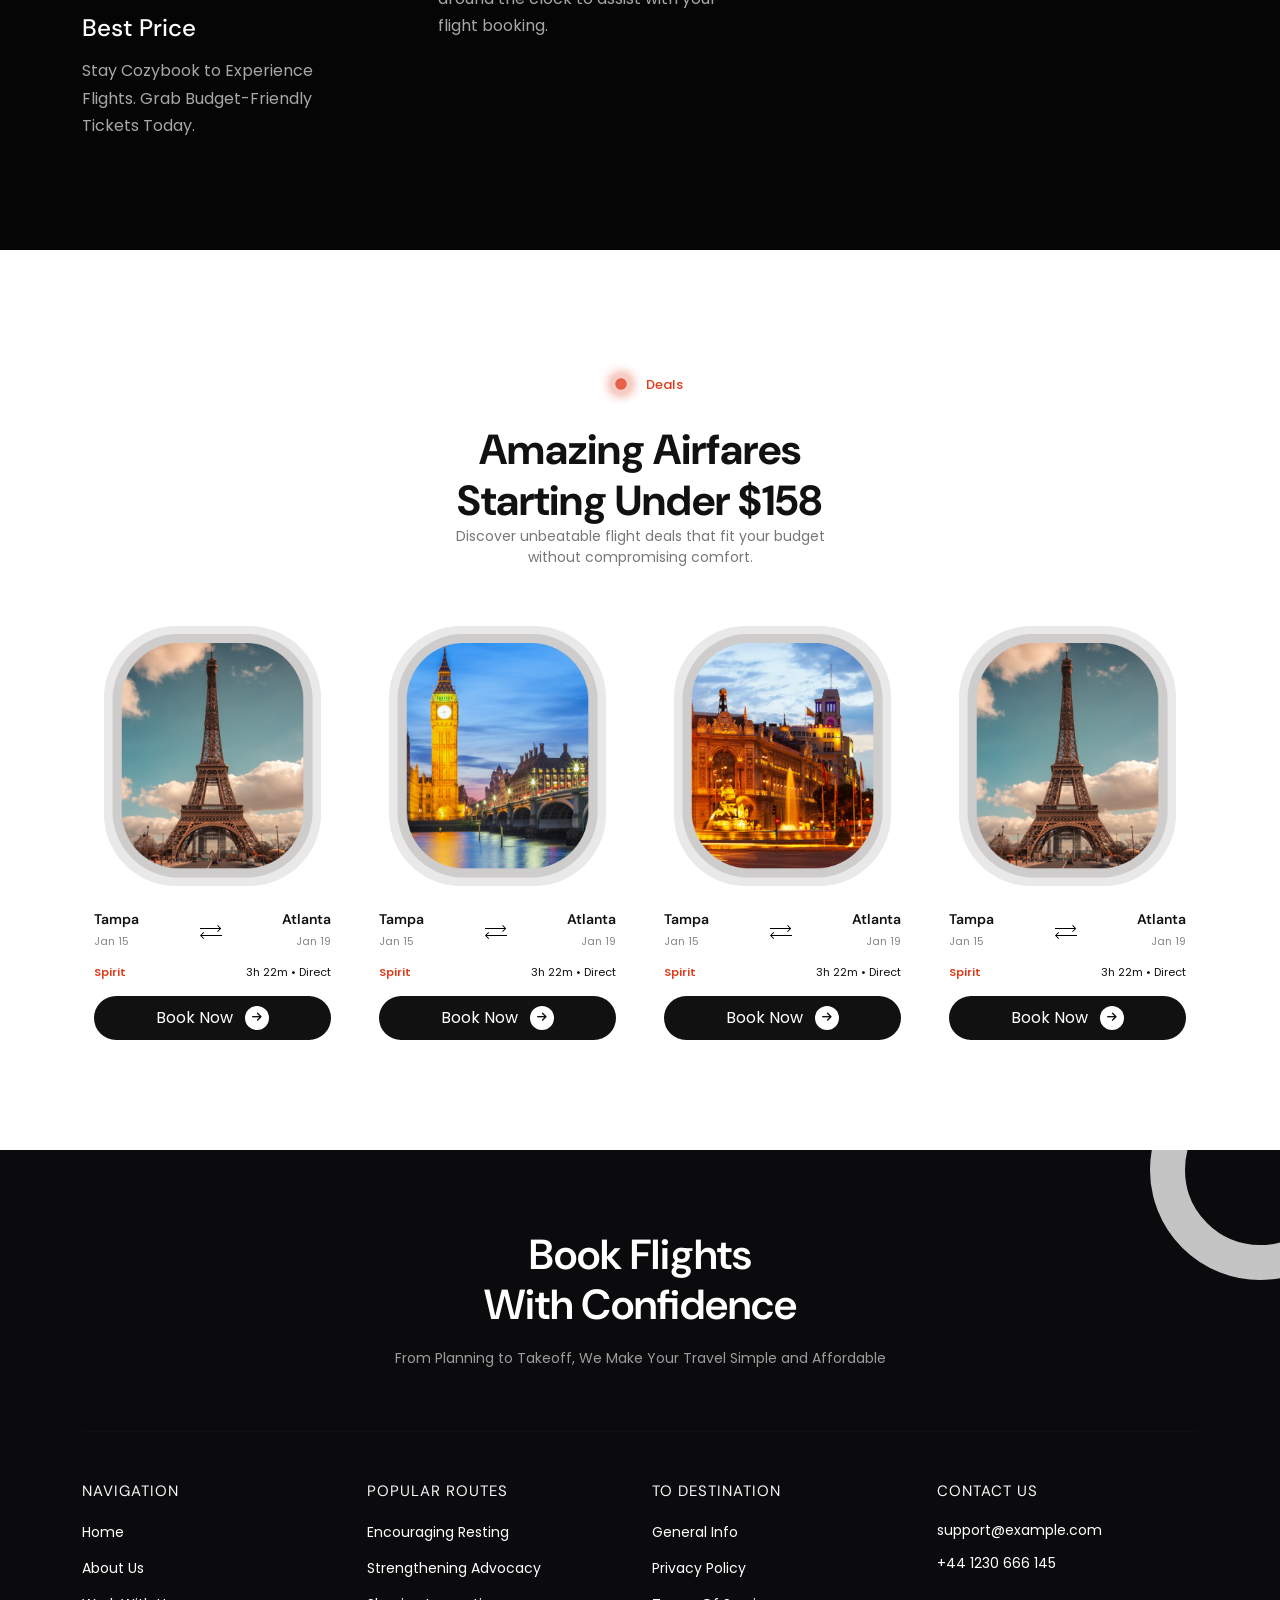
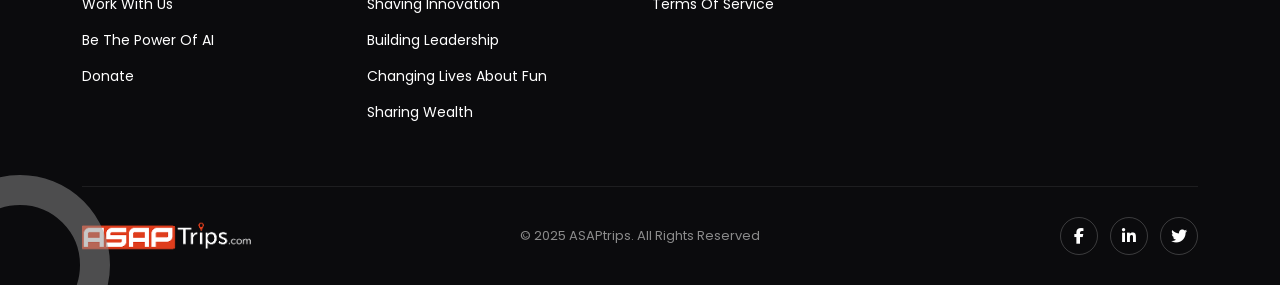
==== commit 3bc646b0: "add city name" ====
--- a/index.html
+++ b/index.html
@@ -88,14 +88,18 @@
                             <input type="text" placeholder="Fly from" class="w-100 border-0" list="fromCities">
                             <datalist id="fromCities">
 
-                                <option value="Delhi"></option>
-                                <option value="Mumbai"></option>
-                                <option value="Dubai"></option>
-                                <option value="London"></option>
-                                <option value="Toronto"></option>
-                                <option value="Singapore"></option>
-                                <option value="Paris"></option>
-                                <option value="Sydney"></option>
+                                <option value="Dubai">Dubai</option>
+                                <option value="London">London</option>
+                                <option value="Toronto">Toronto</option>
+                                <option value="Singapore">Singapore</option>
+                                <option value="Paris">Paris</option>
+                                <option value="Sydney">Sydney</option>
+                                <option value="New York">New York</option>
+                                <option value="Bangkok">Bangkok</option>
+                                <option value="Tokyo">Tokyo</option>
+                                <option value="Maldives">Maldives</option>
+                                <option value="Bali">Bali</option>
+                                <option value="Istanbul">Istanbul</option>
 
                             </datalist>
                         </div>
@@ -111,12 +115,12 @@
 
                             <datalist id="toCities">
 
-                                <option value="Tokyo"></option>
-                                <option value="Rome"></option>
-                                <option value="Berlin"></option>
-                                <option value="Chicago"></option>
-                                <option value="Doha"></option>
-                                <option value="Amsterdam"></option>
+                                <option value="Tokyo">Tokyo</option>
+                                <option value="Rome">Rome</option>
+                                <option value="Berlin">Berlin</option>
+                                <option value="Chicago">Chicago</option>
+                                <option value="Doha">Doha</option>
+                                <option value="Amsterdam">Amsterdam</option>
 
                             </datalist>
                         </div>
--- a/css/style.css
+++ b/css/style.css
@@ -230,6 +230,26 @@
 
 }
 
+/* =========================
+   STICKY HEADER
+========================= */
+
+.custom-navbar{
+    position: fixed;
+    top: 0;
+    left: 0;
+    width: 100%;
+    z-index: 9999;
+    /* background: #fff; */
+    box-shadow: 0 4px 20px rgba(0,0,0,0.08);
+    transition: transform 0.4s ease;
+}
+
+/* Hide Navbar */
+.navbar-hide{
+    transform: translateY(-100%);
+}
+
 /* ======  NAVBAR Close ====== */
 
 /* ====== Footer Start ====== */
@@ -439,6 +459,7 @@
     min-height: 100vh;
     background: #ffffff;
     padding: 120px 0 80px;
+    margin-top: 50px;
 }
 
 /* ======== HALF CIRCLE ========== */
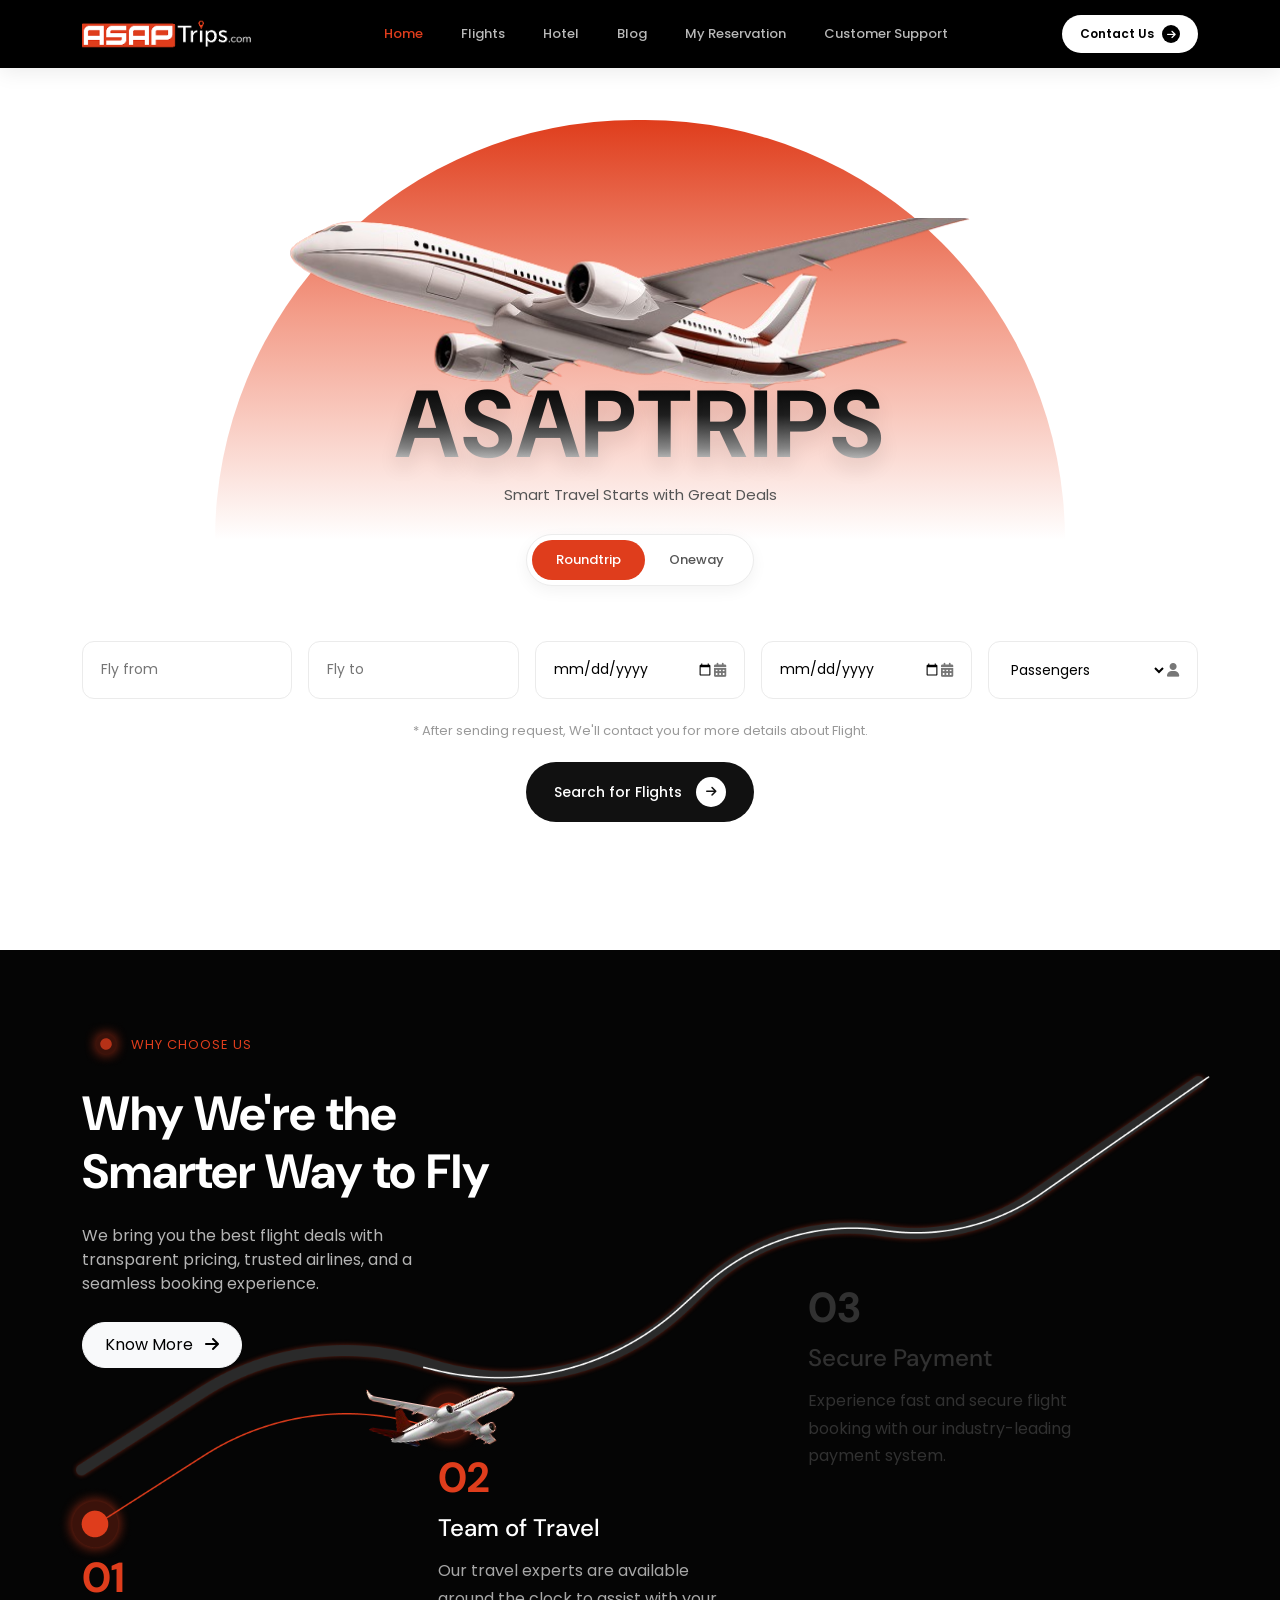
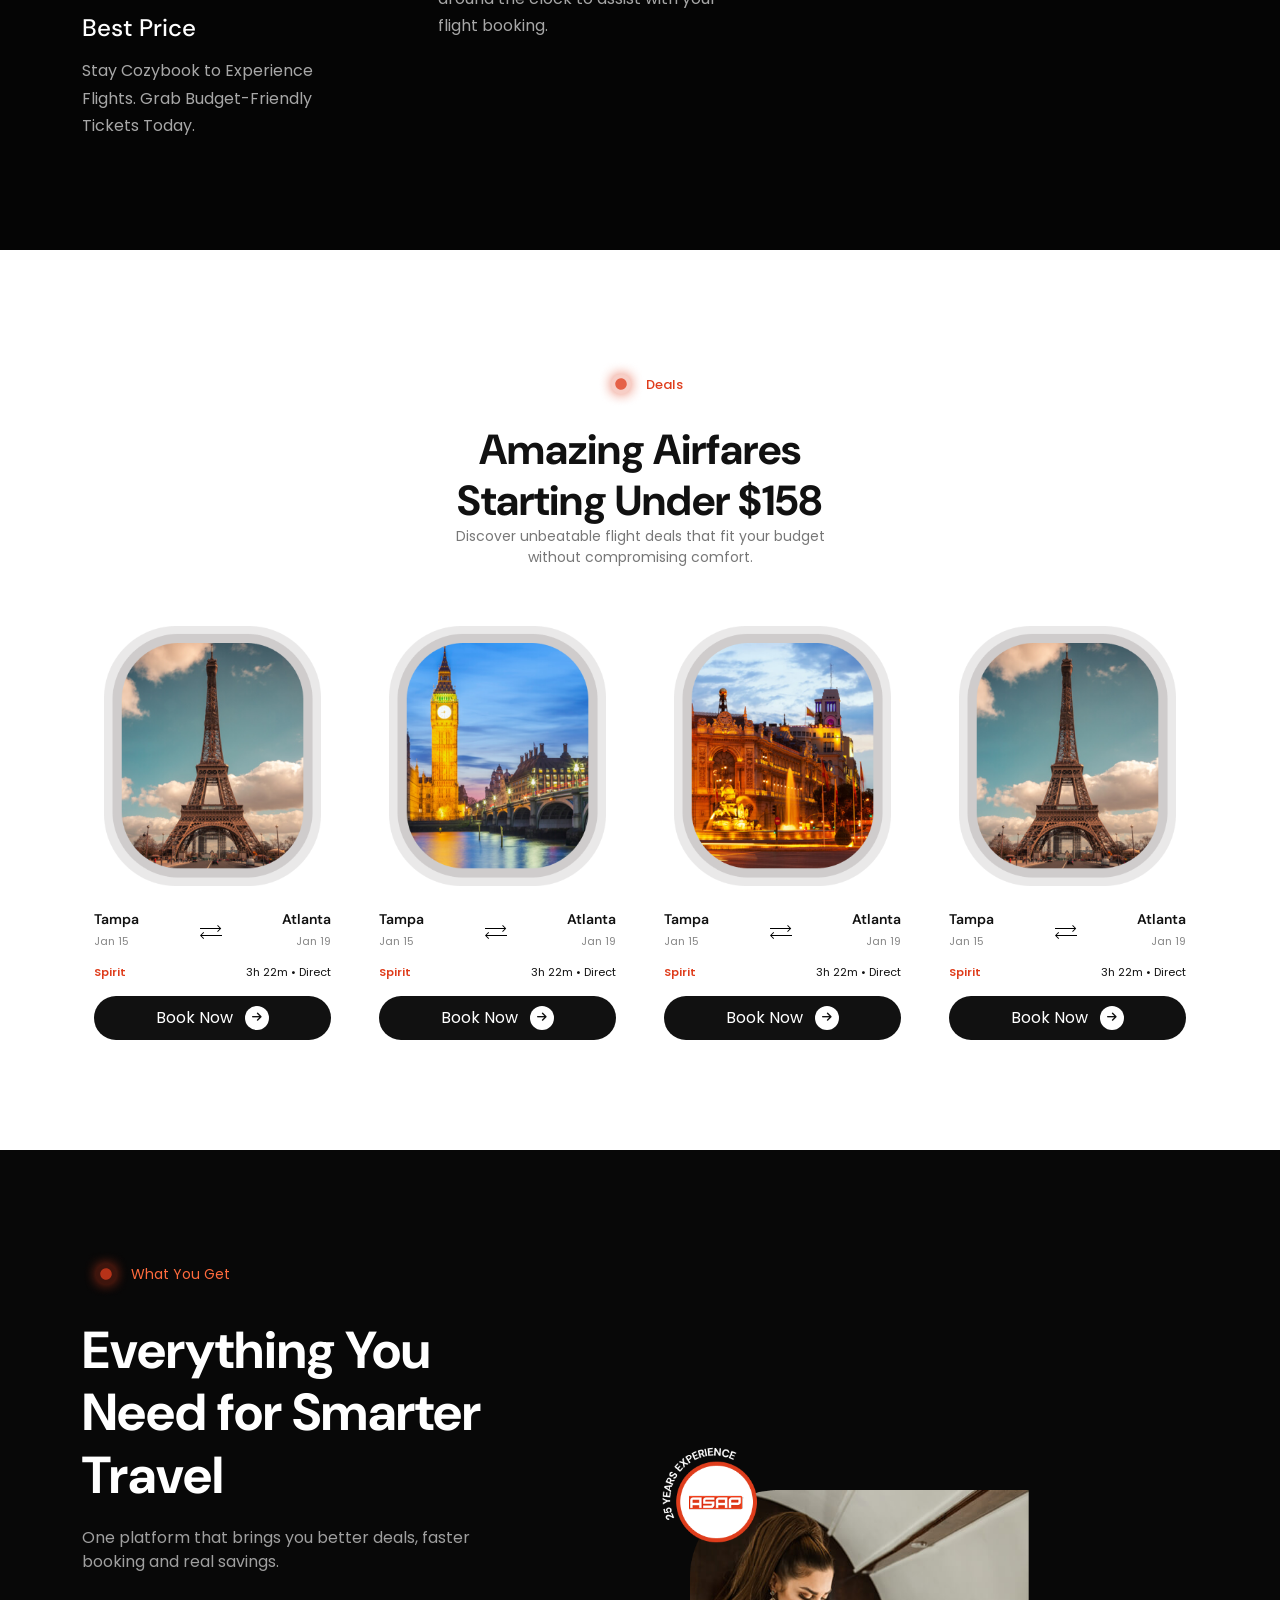
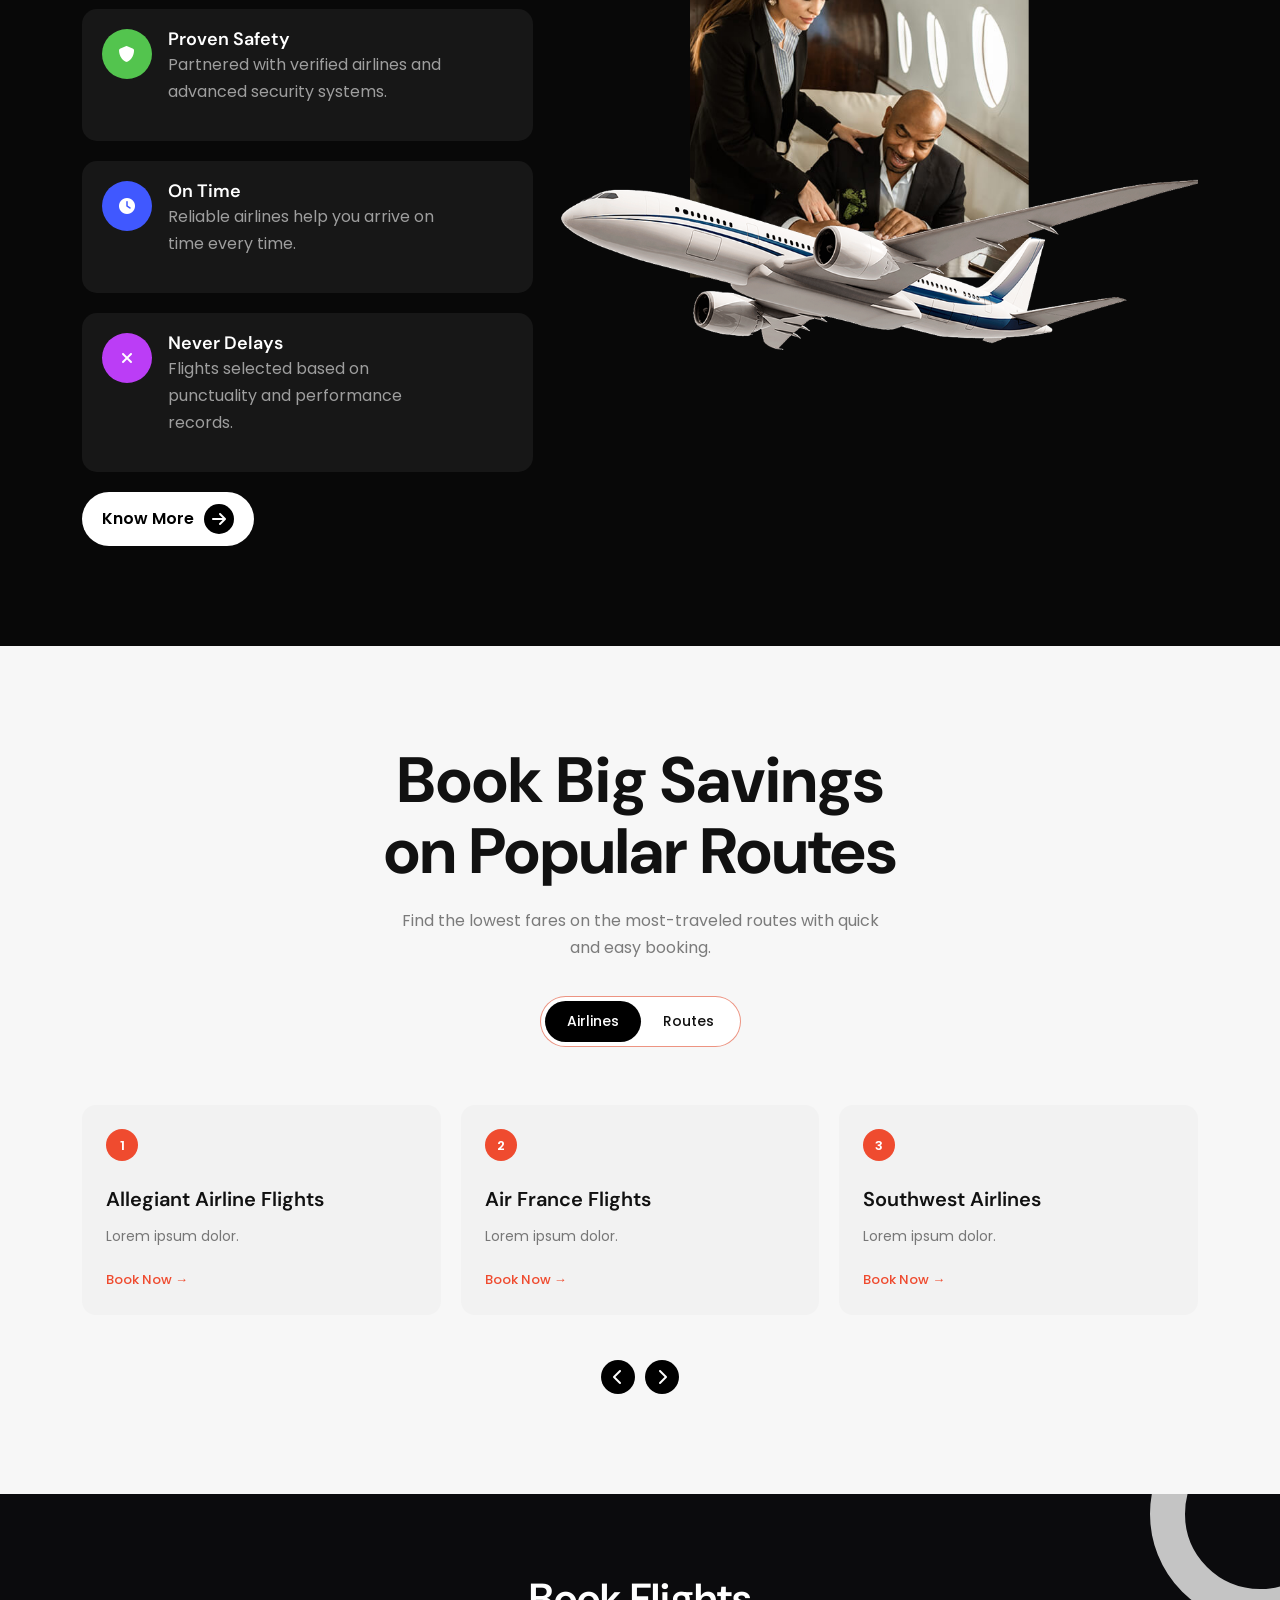
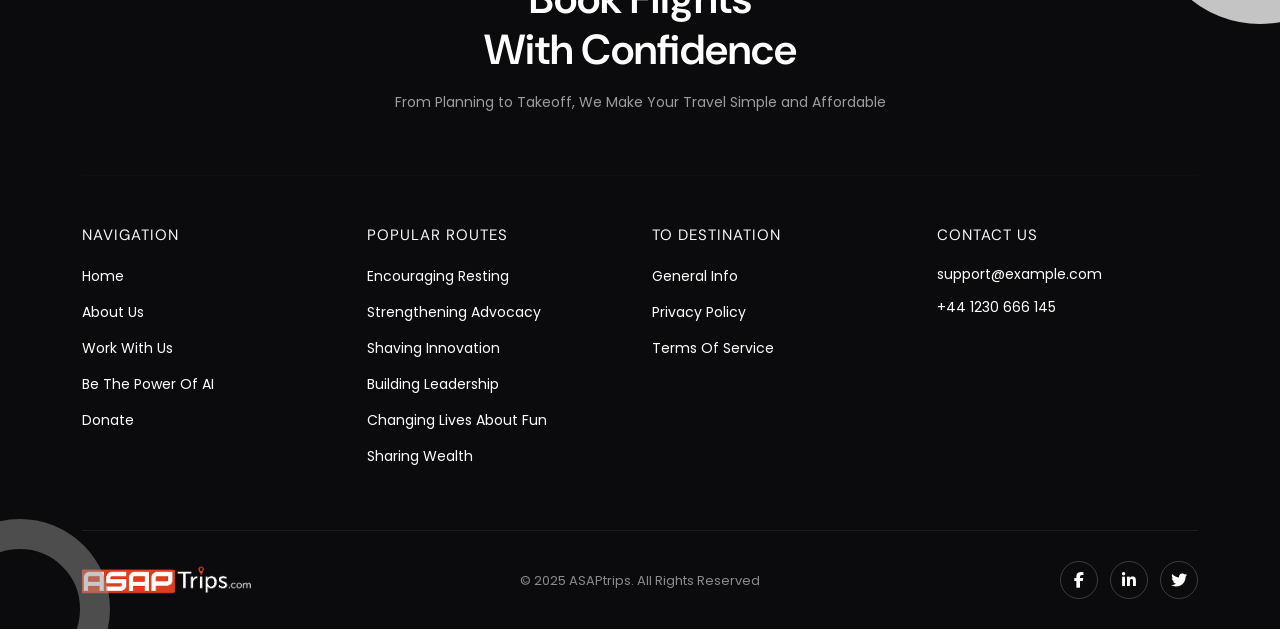
==== commit 75c0c11f: "What You Get and Book Big Savings sections create" ====
--- a/index.html
+++ b/index.html
@@ -15,6 +15,9 @@
 
     <!-- Font Awesome -->
     <link rel="stylesheet" href="https://cdnjs.cloudflare.com/ajax/libs/font-awesome/6.5.1/css/all.min.css" />
+
+    <!-- Swiper -->
+    <link rel="stylesheet" href="https://cdn.jsdelivr.net/npm/swiper@11/swiper-bundle.min.css">
 
     <!-- CSS -->
     <link rel="stylesheet" href="css/style.css" />
@@ -365,9 +368,9 @@
         </div>
 
     </section>
-    <!-- =========================  WHY CHOOSE US SECTION Close ========================= -->
-
-    <!-- =========================  Flight Deals Sectionv Start  ========================== -->
+    <!--  WHY CHOOSE US SECTION Close  -->
+
+    <!-- Flight Deals Sectionv Start -->
     <section class="deals-section">
 
         <div class="container">
@@ -626,7 +629,325 @@
 
     </section>
 
-    <!-- =========================  Flight Deals Sectionv Close  ========================== -->
+    <!--  Flight Deals Sectionv Close -->
+    <!--  TRAVEL FEATURES SECTION Start -->
+
+    <section class="travel-section travel-feature-section">
+
+        <div class="container">
+
+            <div class="row align-items-center">
+
+                <!-- LEFT CONTENT AREA -->
+                <div class="col-lg-5">
+
+                    <!-- Small Heading -->
+                    <div class="sub-title travel-feature-subtitle d-flex align-items-center">
+                        <img src="images/dealscircle.png" alt="Badge Icon" class="me-05 img-fluid">
+                        What You Get
+                    </div>
+
+                    <!-- Main Heading -->
+                    <h2 class="main-title travel-feature-title">
+                        Everything You <br>
+                        Need for Smarter Travel
+                    </h2>
+
+                    <!-- Description -->
+                    <p class="description travel-feature-description">
+                        One platform that brings you better deals,
+                        faster booking and real savings.
+                    </p>
+
+                    <!-- FEATURE CARD 01 -->
+                    <div class="feature-box travel-feature-card d-flex gap-3">
+
+                        <!-- Icon -->
+                        <div class="feature-icon travel-feature-icon green">
+                            <i class="fa-solid fa-shield"></i>
+                        </div>
+
+                        <!-- Content -->
+                        <div>
+                            <h5 class="feature-title travel-feature-title">
+                                Proven Safety
+                            </h5>
+
+                            <p class="feature-text">
+                                Partnered with verified airlines and
+                                advanced security systems.
+                            </p>
+                        </div>
+
+                    </div>
+
+                    <!-- FEATURE CARD 02 -->
+                    <div class="feature-box d-flex gap-3">
+
+                        <div class="feature-icon blue">
+                            <i class="fa-solid fa-clock"></i>
+                        </div>
+
+                        <div>
+                            <h5 class="feature-title">
+                                On Time
+                            </h5>
+
+                            <p class="feature-text">
+                                Reliable airlines help you arrive
+                                on time every time.
+                            </p>
+                        </div>
+
+                    </div>
+
+                    <!-- FEATURE CARD 03 -->
+                    <div class="feature-box d-flex gap-3">
+
+                        <div class="feature-icon purple">
+                            <i class="fa-solid fa-xmark"></i>
+                        </div>
+
+                        <div>
+                            <h5 class="feature-title">
+                                Never Delays
+                            </h5>
+
+                            <p class="feature-text">
+                                Flights selected based on punctuality
+                                and performance records.
+                            </p>
+                        </div>
+
+                    </div>
+
+                    <!-- Button -->
+                    <a href="#" class="know-btn travel-feature-btn">
+
+                        Know More
+
+                        <span>
+                            <i class="fa-solid fa-arrow-right"></i>
+                        </span>
+
+                    </a>
+
+                </div>
+
+                <!-- RIGHT IMAGE AREA -->
+                <div class="col-lg-7">
+
+                    <div class="image-wrapper travel-feature-image-wrapper">
+
+                        <!-- Circular Experience Badge -->
+                        <!-- <div class="experience-badge">
+
+                            <span>
+                                25+ Years <br>
+                                Experience
+                            </span>
+
+                        </div> -->
+
+                        <!-- Main Business Travel Image -->
+                        <img src="images/business-travel.png" class="main-image" alt="Business Travel">
+
+                        <!-- Airplane PNG Overlay -->
+                        <!-- <img src="images/business-travel.png" class="airplane" alt="Airplane"> -->
+
+                    </div>
+
+                </div>
+
+            </div>
+
+        </div>
+
+    </section>
+    <!--  TRAVEL FEATURES SECTION Close -->
+    <!-- Popular Routes Section Start -->
+
+    <section class="ph-route-booking-section">
+
+        <div class="container">
+
+            <div class="text-center">
+
+                <h2 class="ph-route-booking-title">
+                    Book Big Savings
+                    <br>
+                    on Popular Routes
+                </h2>
+
+                <p class="ph-route-booking-description">
+                    Find the lowest fares on the most-traveled routes
+                    with quick and easy booking.
+                </p>
+
+                <!-- Tabs -->
+
+                <ul class="nav nav-pills justify-content-center ph-route-tabs">
+
+                    <li class="nav-item">
+                        <button class="nav-link active" data-bs-toggle="pill" data-bs-target="#airlines">
+                            Airlines
+                        </button>
+                    </li>
+
+                    <li class="nav-item">
+                        <button class="nav-link" data-bs-toggle="pill" data-bs-target="#routes">
+                            Routes
+                        </button>
+                    </li>
+
+                </ul>
+
+            </div>
+
+            <div class="tab-content mt-5">
+
+                <!-- AIRLINES -->
+
+                <div class="tab-pane fade show active" id="airlines">
+
+                    <div class="swiper airlineSwiper">
+
+                        <div class="swiper-wrapper">
+
+                            <div class="swiper-slide">
+                                <div class="ph-card"><span class="ph-number">1</span>
+                                    <h5>Allegiant Airline Flights</h5>
+                                    <p>Lorem ipsum dolor.</p>
+                                    <a href="#">
+                                        Book Now →
+                                    </a>
+                                </div>
+                            </div>
+
+                            <div class="swiper-slide">
+                                <div class="ph-card"><span class="ph-number">2</span>
+                                    <h5>Air France Flights</h5>
+                                    <p>Lorem ipsum dolor.</p>
+                                    <a href="#">
+                                        Book Now →
+                                    </a>
+                                </div>
+                            </div>
+
+                            <div class="swiper-slide">
+                                <div class="ph-card"><span class="ph-number">3</span>
+                                    <h5>Southwest Airlines</h5>
+                                    <p>Lorem ipsum dolor.</p>
+                                    <a href="#">
+                                        Book Now →
+                                    </a>
+                                </div>
+                            </div>
+
+                            <div class="swiper-slide">
+                                <div class="ph-card"><span class="ph-number">4</span>
+                                    <h5>Delta Airlines</h5>
+                                    <p>Lorem ipsum dolor.</p>
+                                    <a href="#">
+                                        Book Now →
+                                    </a>
+                                </div>
+                            </div>
+
+                            <div class="swiper-slide">
+                                <div class="ph-card"><span class="ph-number">5</span>
+                                    <h5>United Airlines</h5>
+                                    <p>Lorem ipsum dolor.</p>
+                                    <a href="#">
+                                        Book Now →
+                                    </a>
+                                </div>
+                            </div>
+
+                            <div class="swiper-slide">
+                                <div class="ph-card"><span class="ph-number">6</span>
+                                    <h5>Emirates Airlines</h5>
+                                    <p>Lorem ipsum dolor.</p>
+                                    <a href="#">
+                                        Book Now →
+                                    </a>
+                                </div>
+                            </div>
+
+                        </div>
+
+                    </div>
+
+                </div>
+
+                <!-- ROUTES -->
+
+                <div class="tab-pane fade" id="routes">
+
+                    <div class="swiper routeSwiper">
+
+                        <div class="swiper-wrapper">
+
+                            <div class="swiper-slide">
+                                <div class="ph-card">
+                                    <h5>Delhi → Mumbai</h5>
+                                    <p>₹3,999</p>
+                                </div>
+                            </div>
+
+                            <div class="swiper-slide">
+                                <div class="ph-card">
+                                    <h5>Delhi → Goa</h5>
+                                    <p>₹4,299</p>
+                                </div>
+                            </div>
+
+                            <div class="swiper-slide">
+                                <div class="ph-card">
+                                    <h5>Kolkata → Bangalore</h5>
+                                    <p>₹4,499</p>
+                                </div>
+                            </div>
+
+                            <div class="swiper-slide">
+                                <div class="ph-card">
+                                    <h5>Mumbai → Chennai</h5>
+                                    <p>₹4,999</p>
+                                </div>
+                            </div>
+
+                            <div class="swiper-slide">
+                                <div class="ph-card">
+                                    <h5>Delhi → Dubai</h5>
+                                    <p>₹14,999</p>
+                                </div>
+                            </div>
+
+                        </div>
+
+                    </div>
+
+                </div>
+
+            </div>
+
+            <div class="ph-slider-nav">
+
+                <button class="ph-prev">
+                    <i class="fa-solid fa-chevron-left"></i>
+                </button>
+
+                <button class="ph-next">
+                    <i class="fa-solid fa-chevron-right"></i>
+                </button>
+
+            </div>
+
+        </div>
+
+    </section>
+    <!-- Popular Routes Section Close -->
+
 
     <!-- FOOTER -->
     <div id="footer"></div>
@@ -634,9 +955,84 @@
     <!-- Bootstrap -->
     <script src="https://cdn.jsdelivr.net/npm/bootstrap@5.3.3/dist/js/bootstrap.bundle.min.js"></script>
 
+    <!-- Swiper -->
+    <script src="https://cdn.jsdelivr.net/npm/swiper@11/swiper-bundle.min.js"></script>
+
     <!-- JS -->
     <script src="js/main.js"></script>
 
+    <script>
+        document.addEventListener("DOMContentLoaded", function () {
+
+            const airlinesBtn = document.querySelector(
+                '[data-bs-target="#airlines"]'
+            );
+
+            new bootstrap.Tab(airlinesBtn).show();
+
+            const airlineSwiper = new Swiper(".airlineSwiper", {
+
+                slidesPerView: 3,
+                spaceBetween: 20,
+
+                navigation: {
+                    prevEl: ".ph-prev",
+                    nextEl: ".ph-next"
+                },
+
+                breakpoints: {
+                    0: {
+                        slidesPerView: 1
+                    },
+                    768: {
+                        slidesPerView: 2
+                    },
+                    1200: {
+                        slidesPerView: 3
+                    }
+                }
+
+            });
+
+            const routeSwiper = new Swiper(".routeSwiper", {
+
+                slidesPerView: 3,
+                spaceBetween: 20,
+
+                navigation: {
+                    prevEl: ".ph-prev",
+                    nextEl: ".ph-next"
+                },
+
+                breakpoints: {
+                    0: {
+                        slidesPerView: 1
+                    },
+                    768: {
+                        slidesPerView: 2
+                    },
+                    1200: {
+                        slidesPerView: 3
+                    }
+                }
+
+            });
+
+            document
+                .querySelectorAll('[data-bs-toggle="pill"]')
+                .forEach(tab => {
+
+                    tab.addEventListener('shown.bs.tab', function () {
+
+                        airlineSwiper.update();
+                        routeSwiper.update();
+
+                    });
+
+                });
+
+        });
+    </script>
 </body>
 
 </html>
--- a/css/style.css
+++ b/css/style.css
@@ -234,19 +234,19 @@
    STICKY HEADER
 ========================= */
 
-.custom-navbar{
+.custom-navbar {
     position: fixed;
     top: 0;
     left: 0;
     width: 100%;
     z-index: 9999;
     /* background: #fff; */
-    box-shadow: 0 4px 20px rgba(0,0,0,0.08);
+    box-shadow: 0 4px 20px rgba(0, 0, 0, 0.08);
     transition: transform 0.4s ease;
 }
 
 /* Hide Navbar */
-.navbar-hide{
+.navbar-hide {
     transform: translateY(-100%);
 }
 
@@ -1038,4 +1038,387 @@
 
 }
 
-/* ======  Flight Deals Sectionv Close ====== */+/* ======  Flight Deals Sectionv Close ====== */
+
+/* ==========================================
+   MAIN SECTION
+========================================== */
+
+.travel-feature-section {
+    min-height: 100vh;
+    background: #080808;
+    color: #fff;
+    padding: 100px 0;
+    overflow: hidden;
+    position: relative;
+}
+
+/* Small Heading */
+.travel-feature-section .sub-title {
+    color: #ff6b3d;
+    font-size: 14px;
+    margin-bottom: 20px;
+}
+
+/* Main Heading */
+.travel-feature-section .main-title {
+    font-size: 52px;
+    font-weight: 700;
+    line-height: 1.2;
+    margin-bottom: 20px;
+}
+
+/* Description */
+.travel-feature-section .description {
+    color: #9f9f9f;
+    margin-bottom: 35px;
+}
+
+/* Feature Card */
+.travel-feature-section .feature-box {
+    background: #171717;
+    border-radius: 15px;
+    padding: 20px;
+    margin-bottom: 20px;
+}
+
+/* Icon Circle */
+.travel-feature-section .feature-icon {
+    width: 50px;
+    height: 50px;
+    border-radius: 50%;
+    display: flex;
+    align-items: center;
+    justify-content: center;
+    color: #fff;
+}
+
+/* Colors */
+.travel-feature-section .green {
+    background: #53c44e;
+}
+
+.travel-feature-section .blue {
+    background: #4058ff;
+}
+
+.travel-feature-section .purple {
+    background: #bb3df6;
+}
+
+/* Feature Title */
+.travel-feature-section .feature-title {
+    font-size: 18px;
+    font-weight: 600;
+}
+
+/* Feature Text */
+.travel-feature-section .feature-text {
+    color: #9e9e9e;
+}
+
+/* Button */
+.travel-feature-section .know-btn {
+    background: #fff;
+    color: #000;
+    text-decoration: none;
+    display: inline-flex;
+    align-items: center;
+    gap: 10px;
+    padding: 12px 20px;
+    border-radius: 50px;
+    font-weight: 600;
+}
+
+.travel-feature-section .know-btn span {
+    width: 30px;
+    height: 30px;
+    background: #000;
+    color: #fff;
+    border-radius: 50%;
+    display: flex;
+    align-items: center;
+    justify-content: center;
+}
+
+/* Right Image Area */
+.travel-feature-section .image-wrapper {
+    position: relative;
+}
+
+.travel-feature-section .main-image {
+    width: 100%;
+    /* max-width: 420px; */
+    border-radius: 16px;
+}
+
+.travel-feature-section .experience-badge {
+    position: absolute;
+    top: 20px;
+    left: 50px;
+    width: 100px;
+    height: 100px;
+    border: 2px solid #fff;
+    border-radius: 50%;
+    display: flex;
+    align-items: center;
+    justify-content: center;
+}
+
+.travel-feature-section .airplane {
+    position: absolute;
+    bottom: -40px;
+    left: -40px;
+    width: 500px;
+}
+
+/* Responsive */
+@media(max-width:991px) {
+
+    .travel-feature-section .main-title {
+        font-size: 38px;
+    }
+
+    .travel-feature-section .image-wrapper {
+        margin-top: 50px;
+    }
+
+    .travel-feature-section .airplane {
+        width: 320px;
+        left: 0;
+    }
+
+}
+
+/* Popular Routes Section Start */
+
+.ph-route-booking-section .ph-slider-nav{
+    display:flex;
+    justify-content:center;
+    align-items:center;
+    gap:10px;
+    margin-top:35px;
+}
+
+.ph-route-booking-section .ph-prev,
+.ph-route-booking-section .ph-next{
+    width:34px;
+    height:34px;
+    border:none;
+    border-radius:50%;
+    display:flex;
+    align-items:center;
+    justify-content:center;
+    transition:all .3s ease;
+}
+
+.ph-route-booking-section .ph-prev{
+    background:#b7b7b7;
+    color:#fff;
+}
+
+.ph-route-booking-section .ph-next{
+    background:#000;
+    color:#fff;
+}
+
+/* Swiper Disabled State */
+
+.ph-route-booking-section .swiper-button-disabled{
+    background:#b7b7b7 !important;
+    color:#fff !important;
+    opacity:1 !important;
+    cursor:not-allowed;
+}
+
+/* Active State */
+
+.ph-route-booking-section .ph-prev:not(.swiper-button-disabled),
+.ph-route-booking-section .ph-next:not(.swiper-button-disabled){
+    background:#000;
+    color:#fff;
+}
+
+/* ===== SECTION ==== */
+
+.ph-route-booking-section {
+    padding: 100px 0;
+    background: #f7f7f7;
+}
+
+/* ======  HEADING ===== */
+
+.ph-route-booking-title {
+    font-size: 64px;
+    font-weight: 700;
+    line-height: 1.1;
+    color: #111;
+    margin-bottom: 20px;
+}
+
+.ph-route-booking-description {
+    max-width: 500px;
+    margin: 0 auto 35px;
+    color: #7b7b7b;
+    font-size: 16px;
+    line-height: 1.7;
+}
+
+/* ====== TABS =====*/
+
+.ph-route-tabs {
+    display: inline-flex;
+    padding: 4px;
+    background: #fff;
+    border: 1px solid #DF3D1C8C;
+    border-radius: 50px;
+}
+
+.ph-route-tabs .nav-link {
+    border: none;
+    border-radius: 50px;
+    padding: 10px 22px;
+    color: #111;
+    font-size: 14px;
+    font-weight: 500;
+}
+
+.ph-route-tabs .nav-link.active {
+    background: #000 !important;
+    color: #fff !important;
+}
+
+/* ======= SLIDER ====== */
+
+.airlineSwiper,
+.routeSwiper {
+    overflow: hidden;
+    padding: 10px 0;
+}
+
+/* ==========================================
+   CARD
+========================================== */
+
+.ph-card {
+    background: #f2f2f2;
+    border-radius: 14px;
+    padding: 24px;
+    min-height: 210px;
+    transition: all .3s ease;
+}
+
+.ph-card:hover {
+    transform: translateY(-4px);
+}
+
+.ph-number {
+    width: 32px;
+    height: 32px;
+    background: #ef4b2f;
+    color: #fff;
+    border-radius: 50%;
+    display: flex;
+    align-items: center;
+    justify-content: center;
+    font-size: 13px;
+    font-weight: 600;
+    margin-bottom: 24px;
+}
+
+.ph-card h5 {
+    font-size: 20px;
+    font-weight: 600;
+    color: #111;
+    margin-bottom: 12px;
+    line-height: 1.4;
+}
+
+.ph-card p {
+    color: #777;
+    font-size: 14px;
+    line-height: 1.7;
+    margin-bottom: 18px;
+}
+
+.ph-card a{
+    margin-top:auto;
+    color:#ef4b2f;
+    font-size:13px;
+    font-weight:500;
+    text-decoration:none;
+}
+
+.ph-card a:hover {
+    color: #d53f26;
+}
+
+/* ==========================================
+   NAVIGATION
+========================================== */
+
+.ph-slider-nav {
+    display: flex;
+    justify-content: center;
+    align-items: center;
+    gap: 10px;
+    margin-top: 35px;
+}
+
+.ph-prev,
+.ph-next {
+    width: 36px;
+    height: 36px;
+    border: none;
+    border-radius: 50%;
+    transition: .3s;
+}
+
+.ph-prev {
+    background: #bdbdbd;
+    color: #fff;
+}
+
+.ph-next {
+    background: #000;
+    color: #fff;
+}
+
+/* Swiper Disabled */
+
+.swiper-button-disabled {
+    background: #bdbdbd !important;
+    color: #fff !important;
+    opacity: 1 !important;
+    cursor: not-allowed;
+}
+
+/* ==========================================
+   RESPONSIVE
+========================================== */
+
+@media (max-width: 991px) {
+
+    .ph-route-booking-title {
+        font-size: 46px;
+    }
+
+}
+
+@media (max-width: 767px) {
+
+    .ph-route-booking-section {
+        padding: 70px 0;
+    }
+
+    .ph-route-booking-title {
+        font-size: 34px;
+    }
+
+    .ph-card {
+        min-height: auto;
+    }
+
+}
+
+/* Popular Routes Section Close */
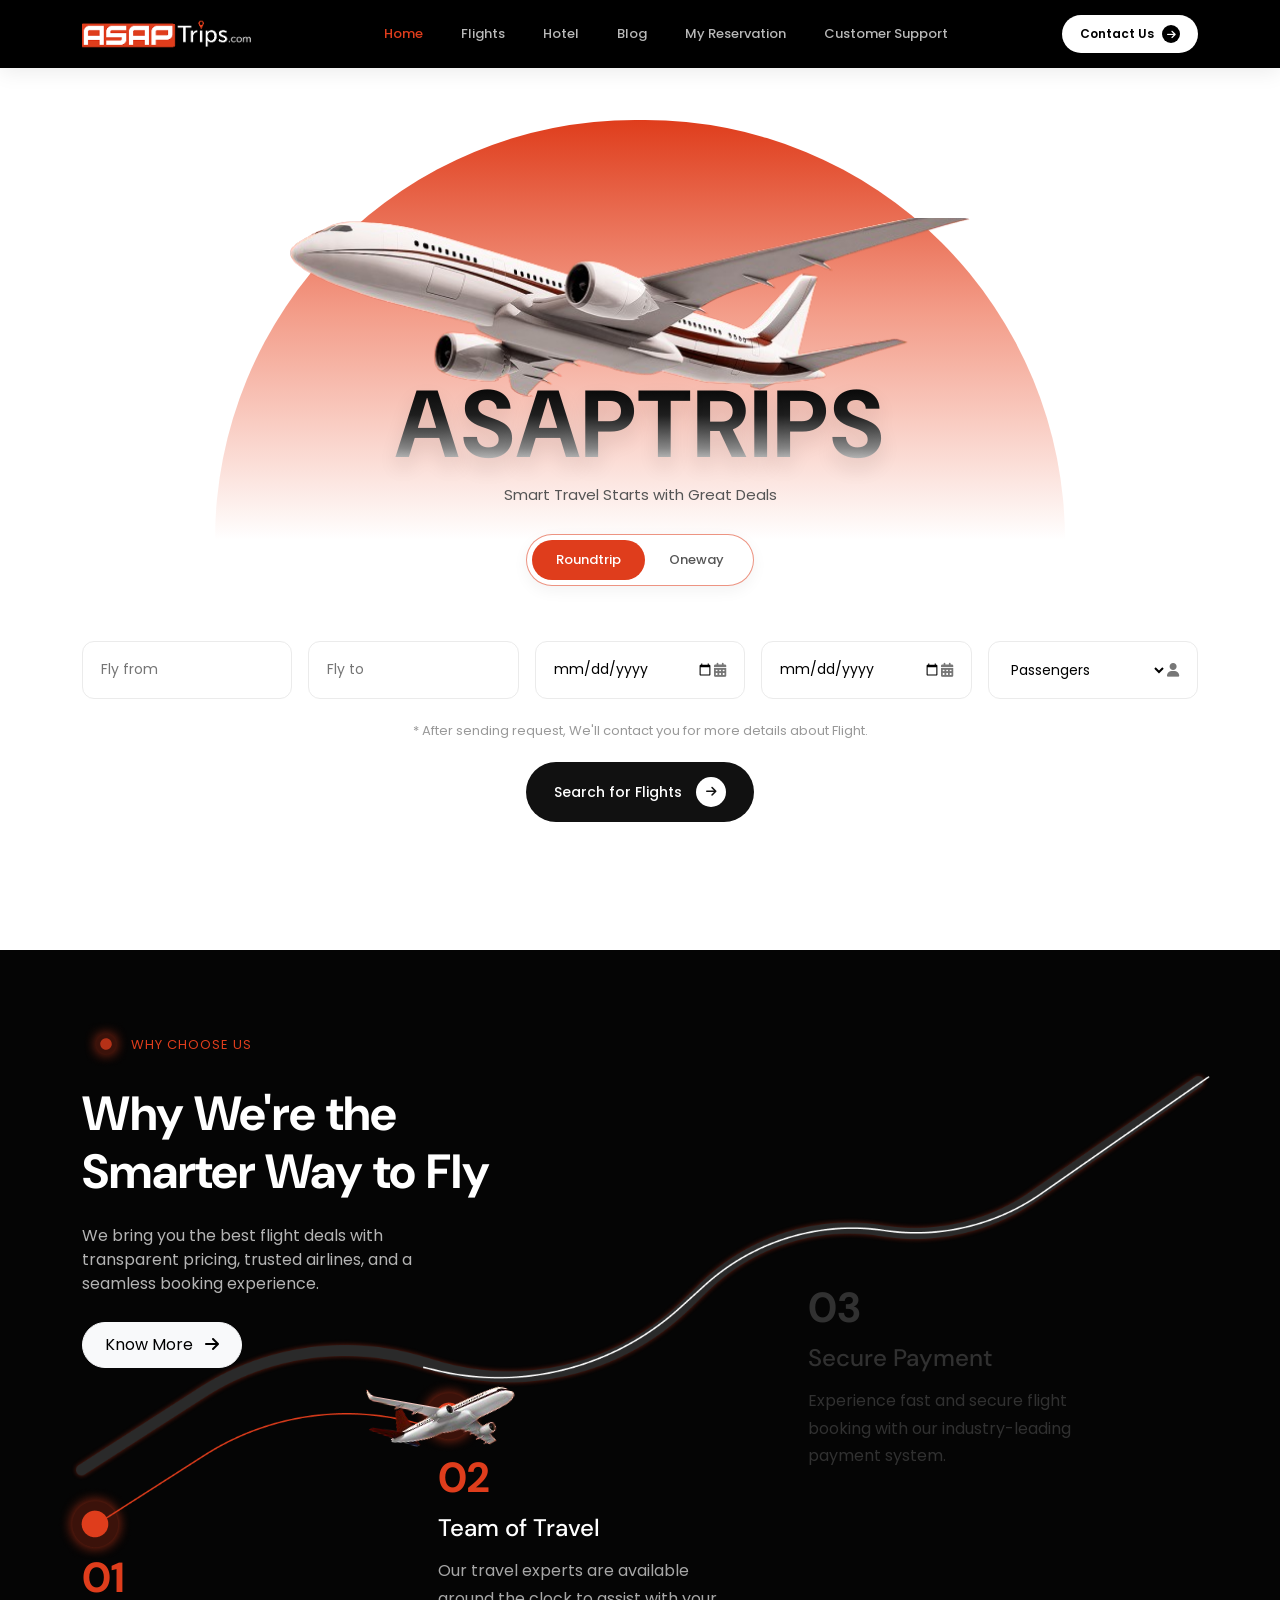
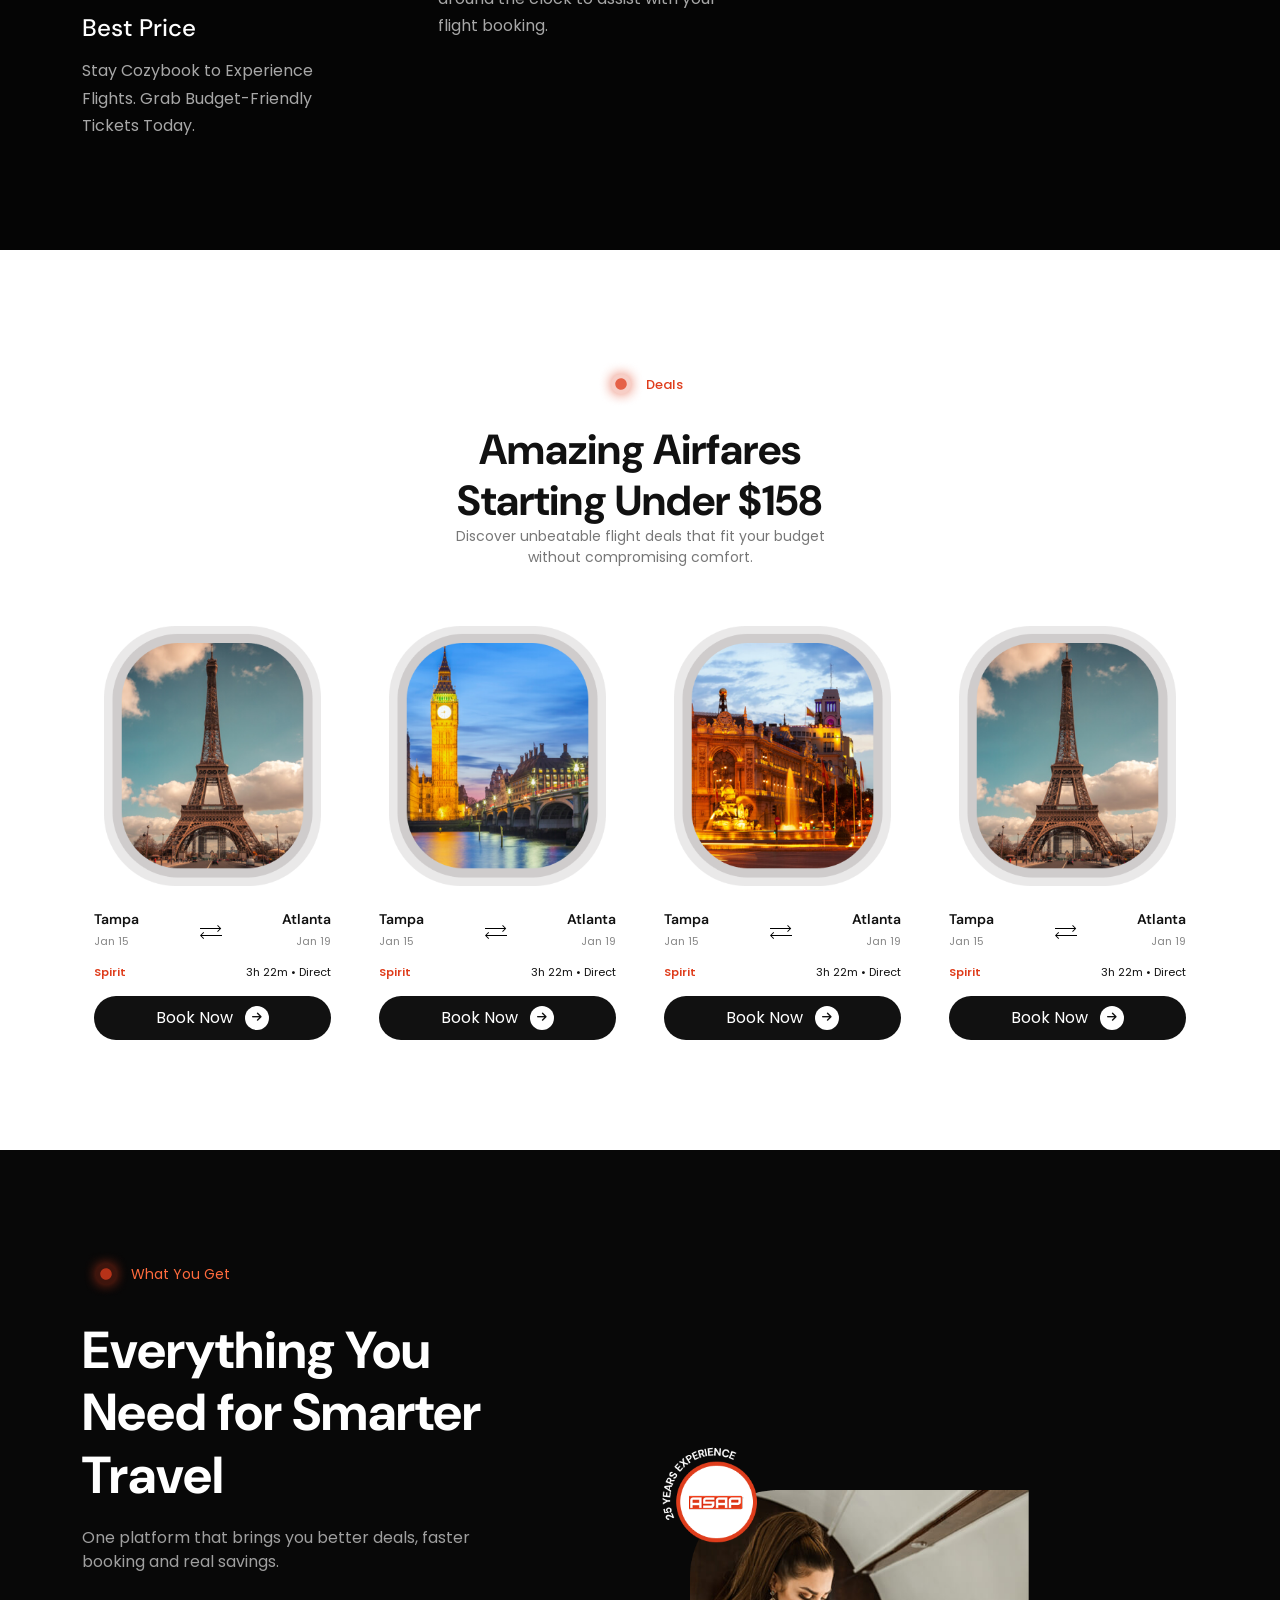
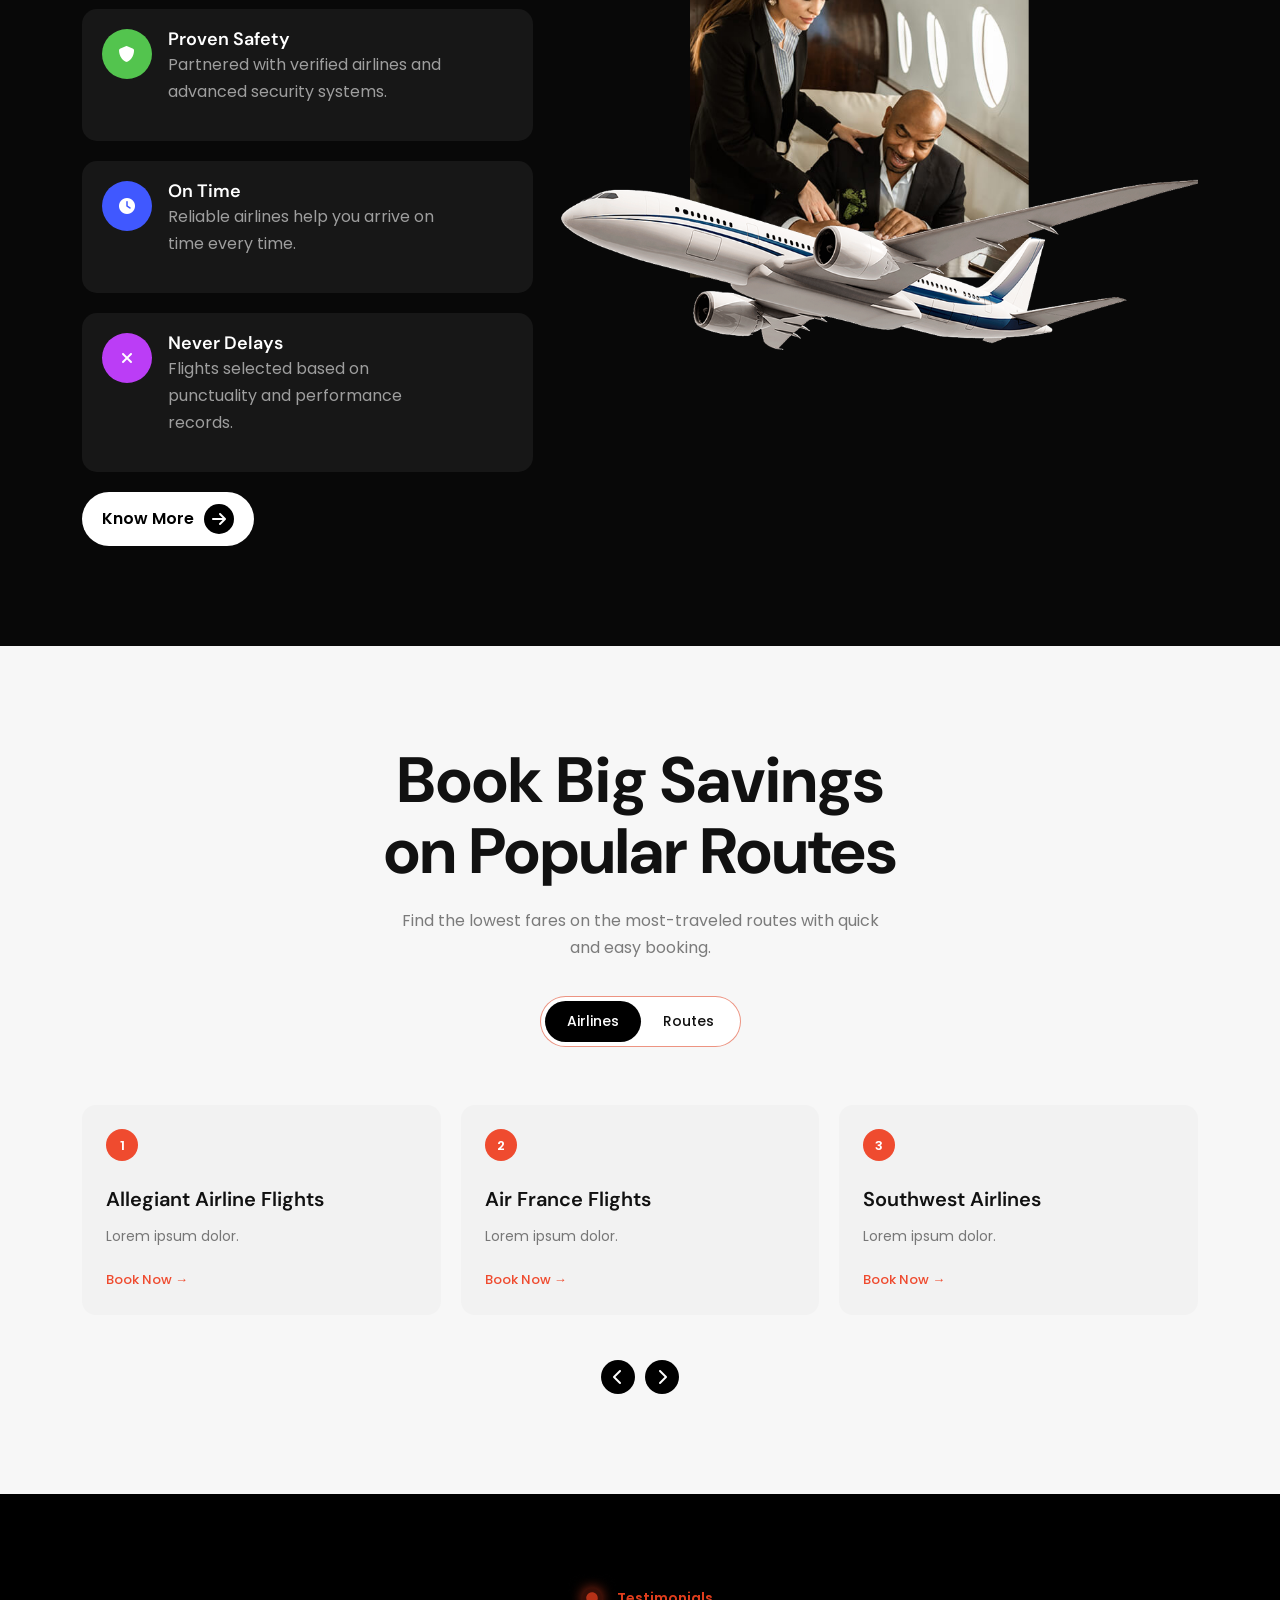
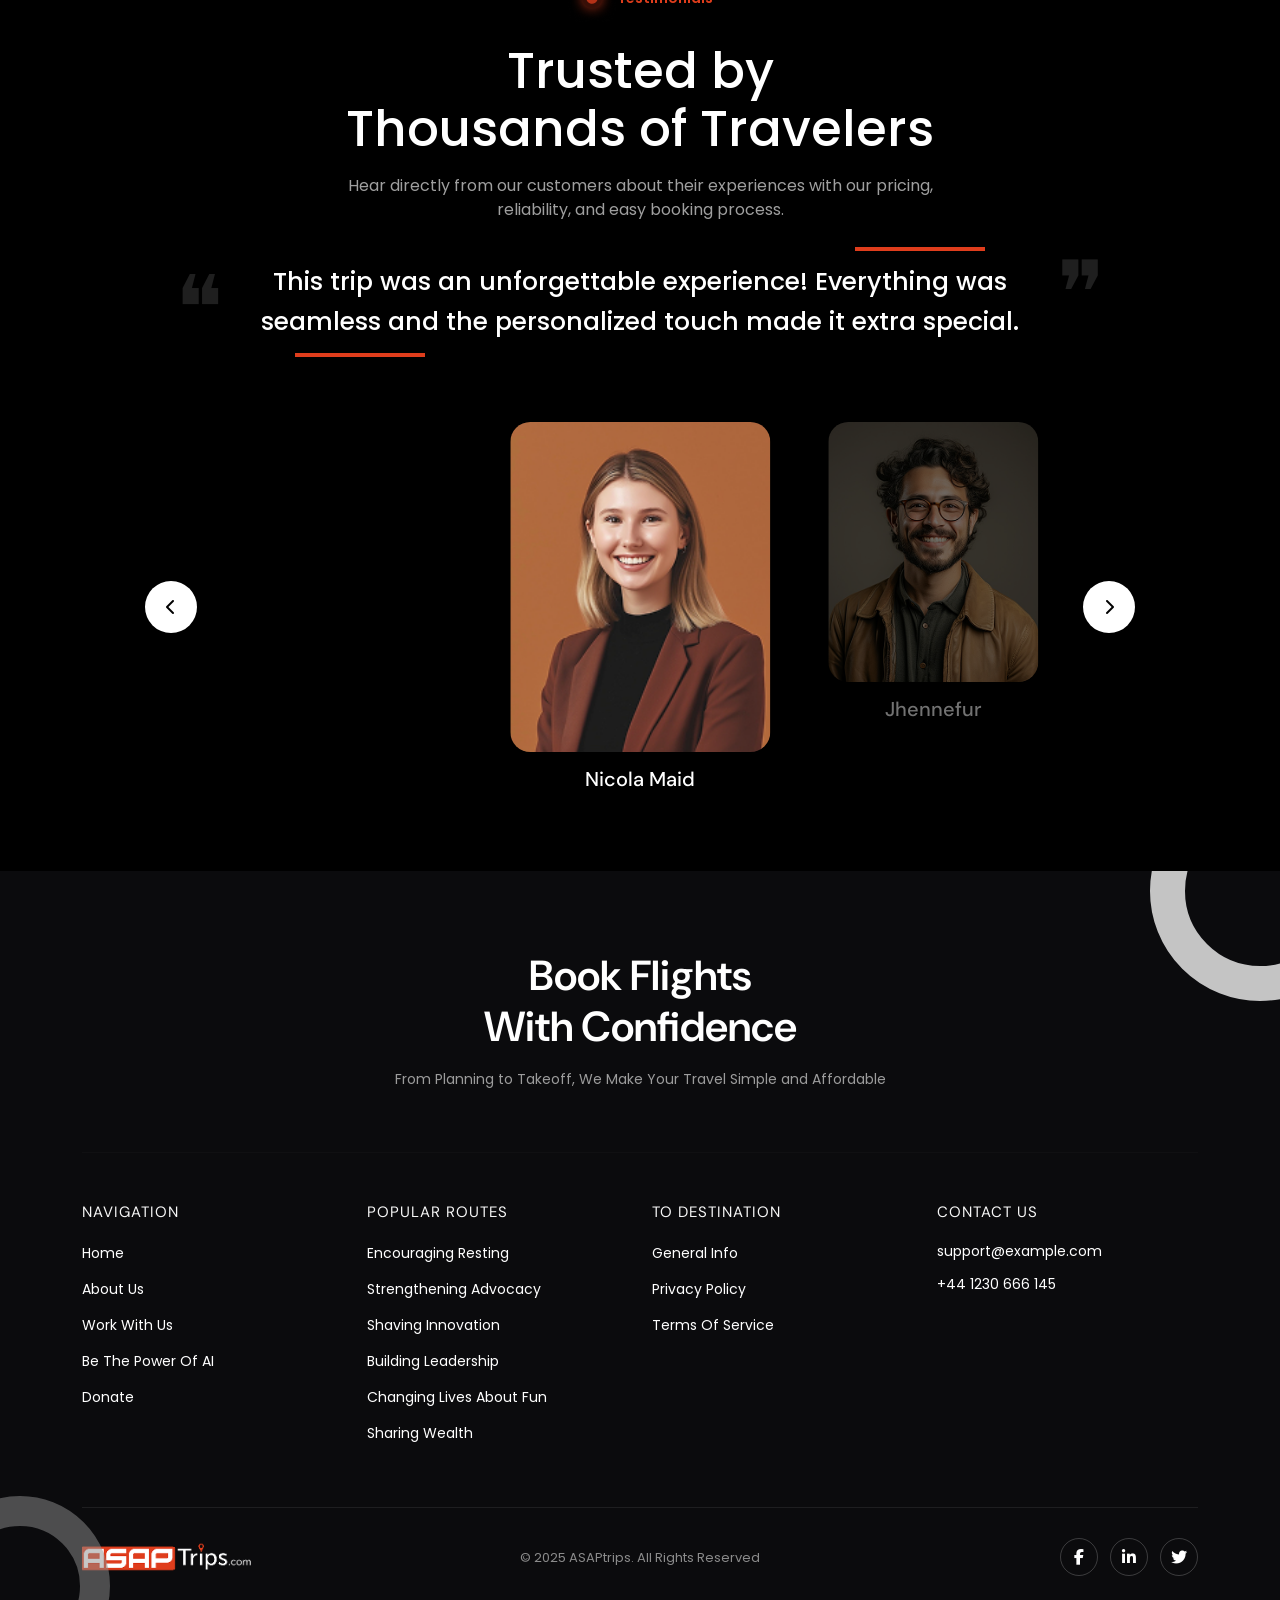
==== commit 4ba7a695: "added Testimonial Section" ====
--- a/index.html
+++ b/index.html
@@ -947,8 +947,111 @@
 
     </section>
     <!-- Popular Routes Section Close -->
-
-
+    <!-- TESTIMONIAL SECTION START  -->
+    <section class="testimonial-section">
+
+        <div class="container">
+
+            <!-- Heading -->
+            <div class="testimonial-header text-center">
+
+                <span class="testimonial-tag d-flex align-items-center justify-content-center">
+                    <img src="images/dealscircle.png" alt="Badge Icon" class="me-05 img-fluid">
+                    Testimonials
+                </span>
+
+                <h2 class="testimonial-title">
+                    Trusted by <br>
+                    Thousands of Travelers
+                </h2>
+
+                <p class="testimonial-desc">
+                    Hear directly from our customers about their experiences with our pricing,
+                    reliability, and easy booking process.
+                </p>
+
+            </div>
+
+            <!-- Review Content -->
+            <div class="testimonial-review">
+
+                <span class="quote-left">❝</span>
+
+                <div class="line-top"></div>
+
+                <p id="testimonialText" class="testimonial-text">
+                    This trip was an unforgettable experience! Everything was seamless,
+                    and the personalized touch made it extra special.
+                    I can't wait for my next journey!
+                </p>
+
+                <div class="line-bottom"></div>
+
+                <span class="quote-right">❞</span>
+
+            </div>
+
+            <!-- Slider -->
+            <div class="testimonial-slider-wrapper">
+
+                <div class="custom-prev">
+                    <i class="fa-solid fa-chevron-left"></i>
+                </div>
+
+                <div class="swiper testimonialSwiper">
+
+                    <div class="swiper-wrapper">
+
+                        <!-- Slide 1 -->
+                        <div class="swiper-slide"
+                            data-text="This trip was an unforgettable experience! Everything was seamless and the personalized touch made it extra special.">
+
+                            <div class="testimonial-card">
+                                <img src="images/user1.png" alt="">
+                            </div>
+
+                            <h5>Nicola Maid</h5>
+
+                        </div>
+
+                        <!-- Slide 2 -->
+                        <div class="swiper-slide"
+                            data-text="The booking process was simple and quick. Their support team helped me every step of the way.">
+
+                            <div class="testimonial-card active-card">
+                                <img src="images/user2.png" alt="">
+                            </div>
+
+                            <h5>James Carlo</h5>
+
+                        </div>
+
+                        <!-- Slide 3 -->
+                        <div class="swiper-slide"
+                            data-text="Best travel service I have used. Affordable pricing and excellent support.">
+
+                            <div class="testimonial-card">
+                                <img src="images/user3.png" alt="">
+                            </div>
+
+                            <h5>Jhennefur</h5>
+
+                        </div>
+
+                    </div>
+
+                </div>
+
+                <div class="custom-next">
+                    <i class="fa-solid fa-chevron-right"></i>
+                </div>
+
+            </div>
+
+        </div>
+
+    </section>
+    <!-- TESTIMONIAL SECTION Close  -->
     <!-- FOOTER -->
     <div id="footer"></div>
 
@@ -1033,6 +1136,57 @@
 
         });
     </script>
+    
+    <script>
+        document.addEventListener("DOMContentLoaded", () => {
+
+            const swiper = new Swiper(".testimonialSwiper", {
+
+                slidesPerView: 3,
+                centeredSlides: true,
+                loop: true,
+                speed: 800,
+                spaceBetween: 30,
+
+                autoplay: {
+                    delay: 2500,
+                    reverseDirection: true
+                },
+
+                navigation: {
+                    nextEl: ".custom-prev",
+                    prevEl: ".custom-next"
+                }
+
+
+            });
+
+            const testimonialText =
+                document.getElementById("testimonialText");
+
+            function updateReview() {
+
+                const activeSlide =
+                    document.querySelector(
+                        ".testimonialSwiper .swiper-slide-active"
+                    );
+
+                if (activeSlide) {
+
+                    testimonialText.innerHTML =
+                        activeSlide.getAttribute("data-text");
+
+                }
+
+            }
+
+            swiper.on("slideChangeTransitionEnd", updateReview);
+
+            updateReview();
+
+        });
+
+    </script>
 </body>
 
 </html>
--- a/css/style.css
+++ b/css/style.css
@@ -515,7 +515,7 @@
     background: #fff;
     border-radius: 50px;
     padding: 5px;
-    border: 1px solid #ececec;
+    border: 1px solid #df3d1c8c;
     box-shadow: 0 5px 15px rgba(0, 0, 0, 0.05);
 }
 
@@ -1192,51 +1192,51 @@
 
 /* Popular Routes Section Start */
 
-.ph-route-booking-section .ph-slider-nav{
-    display:flex;
-    justify-content:center;
-    align-items:center;
-    gap:10px;
-    margin-top:35px;
+.ph-route-booking-section .ph-slider-nav {
+    display: flex;
+    justify-content: center;
+    align-items: center;
+    gap: 10px;
+    margin-top: 35px;
 }
 
 .ph-route-booking-section .ph-prev,
-.ph-route-booking-section .ph-next{
-    width:34px;
-    height:34px;
-    border:none;
-    border-radius:50%;
-    display:flex;
-    align-items:center;
-    justify-content:center;
-    transition:all .3s ease;
-}
-
-.ph-route-booking-section .ph-prev{
-    background:#b7b7b7;
-    color:#fff;
-}
-
-.ph-route-booking-section .ph-next{
-    background:#000;
-    color:#fff;
+.ph-route-booking-section .ph-next {
+    width: 34px;
+    height: 34px;
+    border: none;
+    border-radius: 50%;
+    display: flex;
+    align-items: center;
+    justify-content: center;
+    transition: all .3s ease;
+}
+
+.ph-route-booking-section .ph-prev {
+    background: #b7b7b7;
+    color: #fff;
+}
+
+.ph-route-booking-section .ph-next {
+    background: #000;
+    color: #fff;
 }
 
 /* Swiper Disabled State */
 
-.ph-route-booking-section .swiper-button-disabled{
-    background:#b7b7b7 !important;
-    color:#fff !important;
-    opacity:1 !important;
-    cursor:not-allowed;
+.ph-route-booking-section .swiper-button-disabled {
+    background: #b7b7b7 !important;
+    color: #fff !important;
+    opacity: 1 !important;
+    cursor: not-allowed;
 }
 
 /* Active State */
 
 .ph-route-booking-section .ph-prev:not(.swiper-button-disabled),
-.ph-route-booking-section .ph-next:not(.swiper-button-disabled){
-    background:#000;
-    color:#fff;
+.ph-route-booking-section .ph-next:not(.swiper-button-disabled) {
+    background: #000;
+    color: #fff;
 }
 
 /* ===== SECTION ==== */
@@ -1341,12 +1341,12 @@
     margin-bottom: 18px;
 }
 
-.ph-card a{
-    margin-top:auto;
-    color:#ef4b2f;
-    font-size:13px;
-    font-weight:500;
-    text-decoration:none;
+.ph-card a {
+    margin-top: auto;
+    color: #ef4b2f;
+    font-size: 13px;
+    font-weight: 500;
+    text-decoration: none;
 }
 
 .ph-card a:hover {
@@ -1421,4 +1421,225 @@
 
 }
 
-/* Popular Routes Section Close */+/* Popular Routes Section Close */
+
+/*  TESTIMONIAL SECTION START */
+
+.testimonial-section {
+    background: #000;
+    padding: 80px 0;
+    overflow: hidden;
+    color: #fff;
+}
+
+.testimonial-section .testimonial-header {
+    margin-bottom: 40px;
+}
+
+.testimonial-section .testimonial-tag {
+    color: #DF3D1C;
+    font-weight: 600;
+    font-size: 14px;
+}
+
+.testimonial-section .testimonial-tag i {
+    font-size: 8px;
+    margin-right: 8px;
+}
+
+.testimonial-section .testimonial-title {
+    font-size: 50px;
+    font-weight: 500;
+    margin: 20px 0px 16px;
+    line-height: 1.15;
+    font-family: 'Poppins', sans-serif;
+}
+
+.testimonial-section .testimonial-desc {
+    color: #9f9f9f;
+    max-width: 650px;
+    margin: auto;
+}
+
+/* Review Area */
+
+.testimonial-section .testimonial-review {
+    max-width: 850px;
+    margin: 0 auto 80px;
+    text-align: center;
+    position: relative;
+}
+
+.testimonial-section .testimonial-text {
+    font-size: 25px;
+    line-height: 1.6;
+    font-weight: 500;
+}
+
+.testimonial-section .quote-left {
+    position: absolute;
+    left: -40px;
+    top: -20px;
+    font-size: 90px;
+    color: #1f1f1f;
+}
+
+.testimonial-section .quote-right {
+    position: absolute;
+    right: -40px;
+    bottom: -20px;
+    font-size: 90px;
+    color: #1f1f1f;
+}
+
+.testimonial-section .line-top {
+    width: 130px;
+    height: 4px;
+    background: #DF3D1C;
+    position: absolute;
+    top: -15px;
+    right: 80px;
+}
+
+.testimonial-section .line-bottom {
+    width: 130px;
+    height: 4px;
+    background: #DF3D1C;
+    position: absolute;
+    bottom: -15px;
+    left: 80px;
+}
+
+/* Slider */
+
+.testimonial-section .testimonial-slider-wrapper {
+    max-width: 850px;
+    margin: 0 auto;
+    position: relative;
+}
+
+.testimonial-section .testimonialSwiper {
+    overflow: hidden;
+}
+
+.testimonial-section .testimonialSwiper {
+    direction: rtl;
+}
+
+.testimonial-section .swiper-slide {
+    text-align: center;
+    opacity: .45;
+    transition: .4s;
+}
+
+.testimonial-section .swiper-slide-active {
+    opacity: 1;
+}
+
+.testimonial-section .testimonial-card {
+    width: 210px;
+    height: 260px;
+    border-radius: 20px;
+    overflow: hidden;
+    margin: auto;
+    transition: .4s;
+}
+
+.testimonial-section .testimonial-card img {
+    width: 100%;
+    height: 100%;
+    object-fit: cover;
+}
+
+.testimonial-section .swiper-slide-active .testimonial-card {
+    width: 260px;
+    height: 330px;
+    transform: translateY(0px);
+}
+
+.testimonial-section .swiper-slide h5 {
+    color: #fff;
+    font-size: 20px;
+    margin-top: 15px;
+}
+
+.testimonial-section .custom-prev,
+.testimonial-section .custom-next {
+    width: 55px;
+    height: 55px;
+    border-radius: 50%;
+    background: #fff;
+    position: absolute;
+    top: 50%;
+    transform: translateY(-50%);
+    display: flex;
+    align-items: center;
+    justify-content: center;
+    cursor: pointer;
+    z-index: 10;
+}
+
+.testimonial-section .custom-prev {
+    left: -60px;
+}
+
+.testimonial-section .custom-next {
+    right: -60px;
+}
+
+/* Arrows */
+
+.testimonial-section .custom-prev,
+.testimonial-section .custom-next {
+    width: 52px;
+    height: 52px;
+    border-radius: 50%;
+    background: #fff;
+    color: #000;
+    position: absolute;
+    top: 50%;
+    transform: translateY(-50%);
+    z-index: 10;
+    cursor: pointer;
+
+    display: flex;
+    align-items: center;
+    justify-content: center;
+}
+
+.testimonial-section .custom-prev {
+    left: -70px;
+}
+
+.testimonial-section .custom-next {
+    right: -70px;
+}
+
+@media(max-width:768px) {
+
+    .testimonial-section .testimonial-title {
+        font-size: 42px;
+    }
+
+    .testimonial-section .testimonial-text {
+        font-size: 20px;
+    }
+
+    .testimonial-section .quote-left,
+    .testimonial-section .quote-right,
+    .testimonial-section .line-top,
+    .testimonial-section .line-bottom {
+        display: none;
+    }
+
+    .testimonial-section .custom-prev {
+        left: 10px;
+    }
+
+    .testimonial-section .custom-next {
+        right: 10px;
+    }
+
+}
+
+/*  TESTIMONIAL SECTION CLOSE */
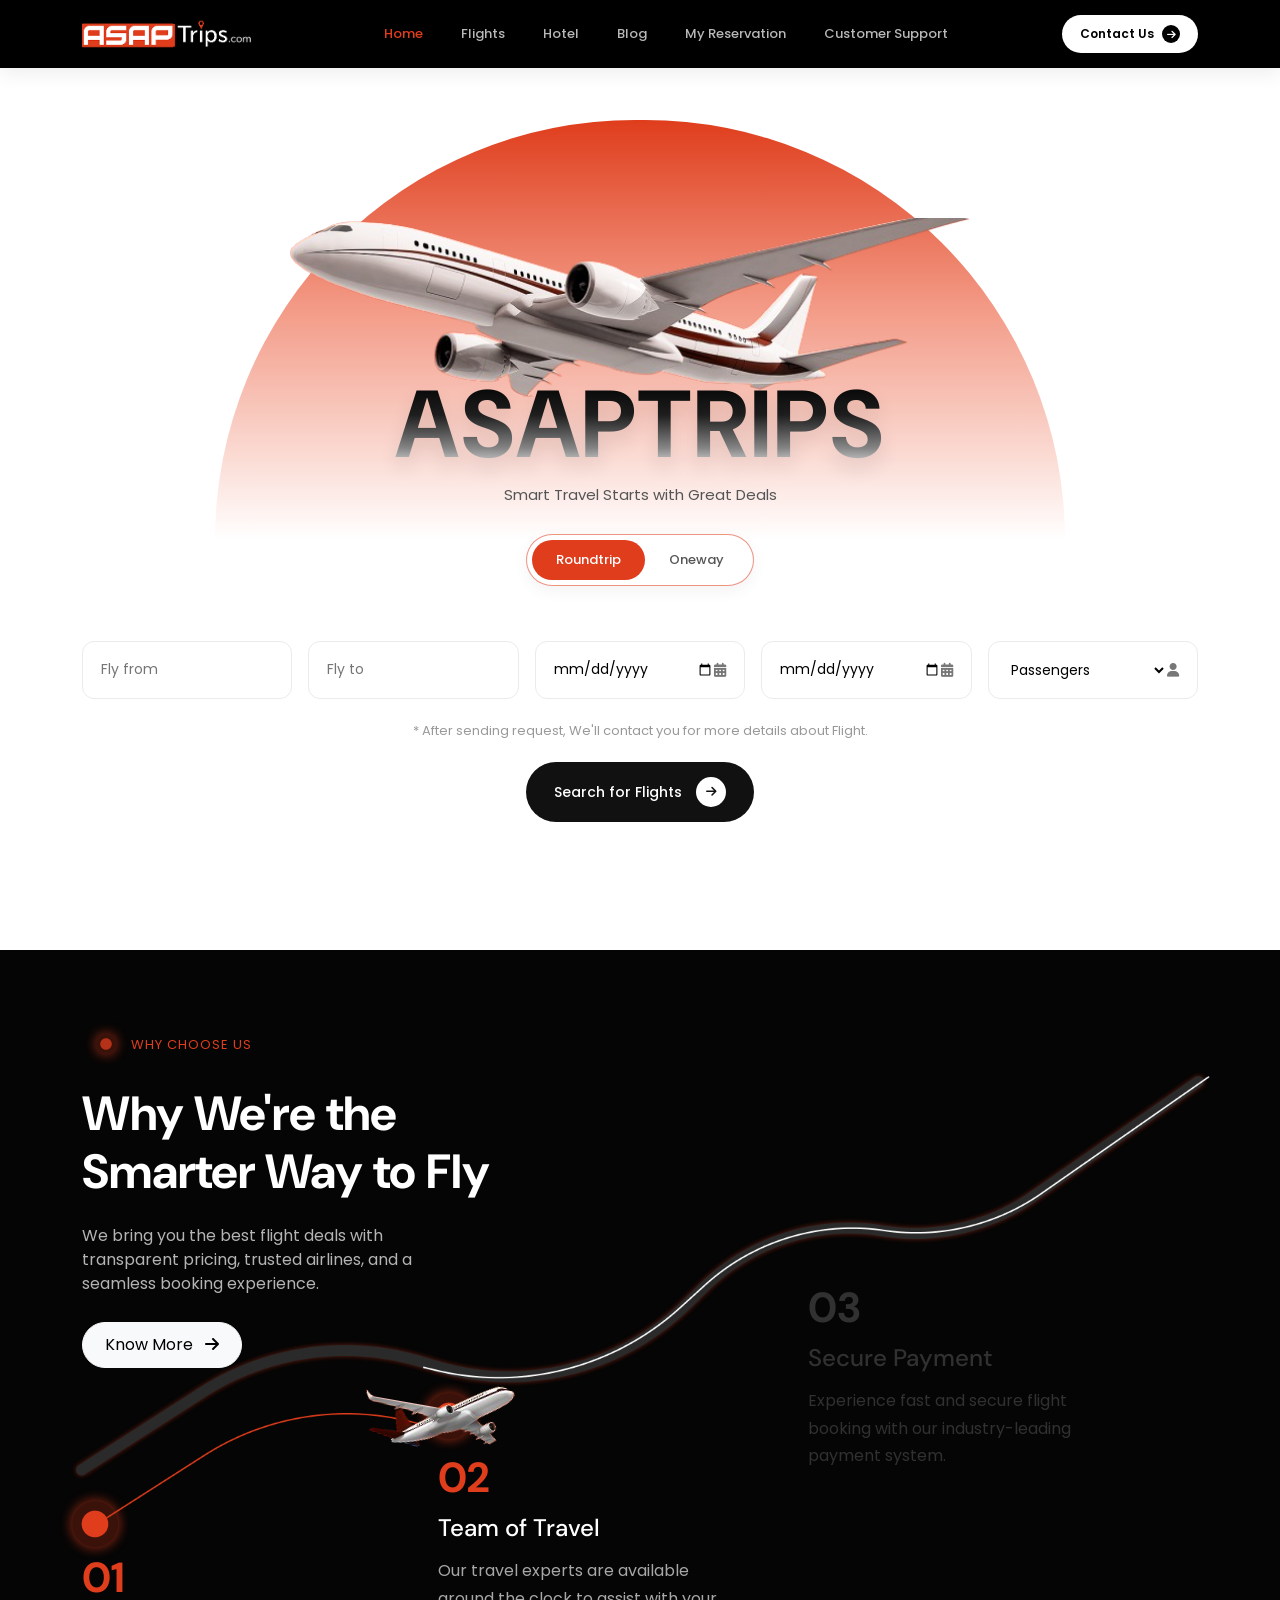
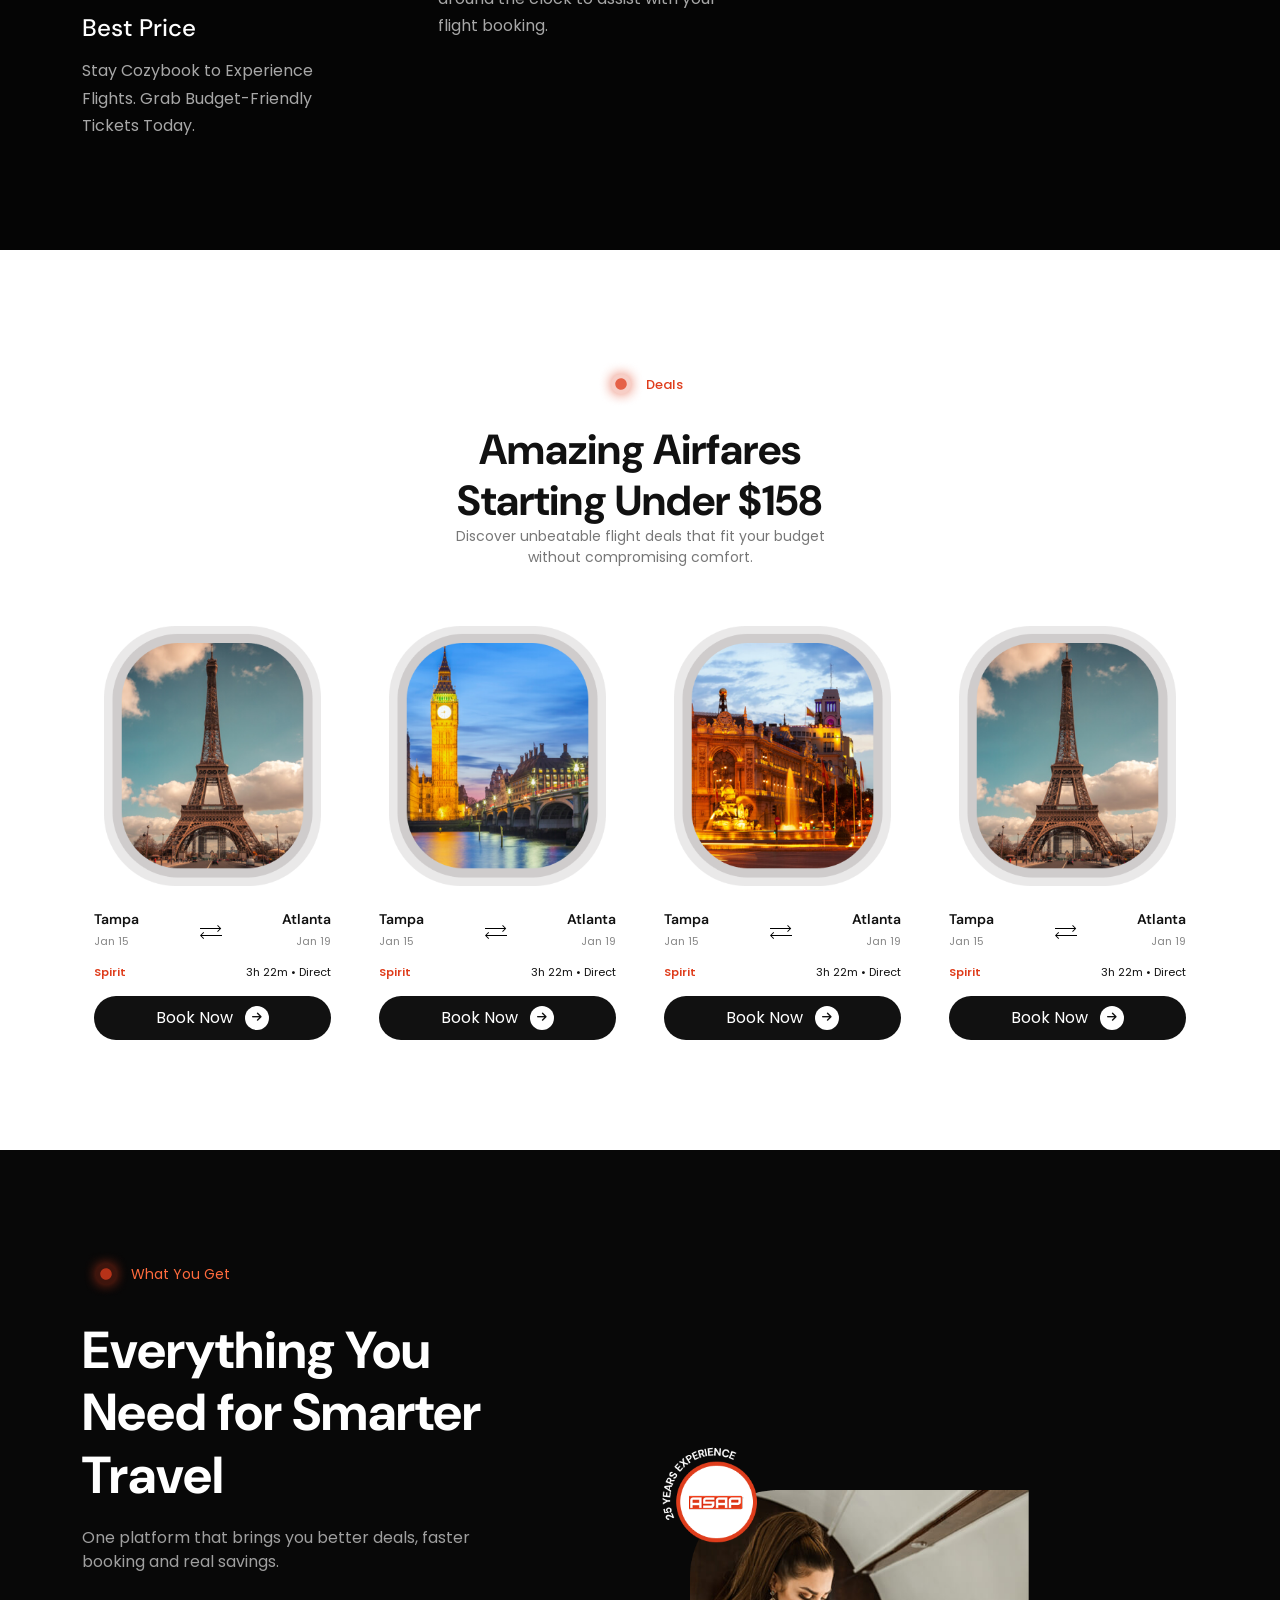
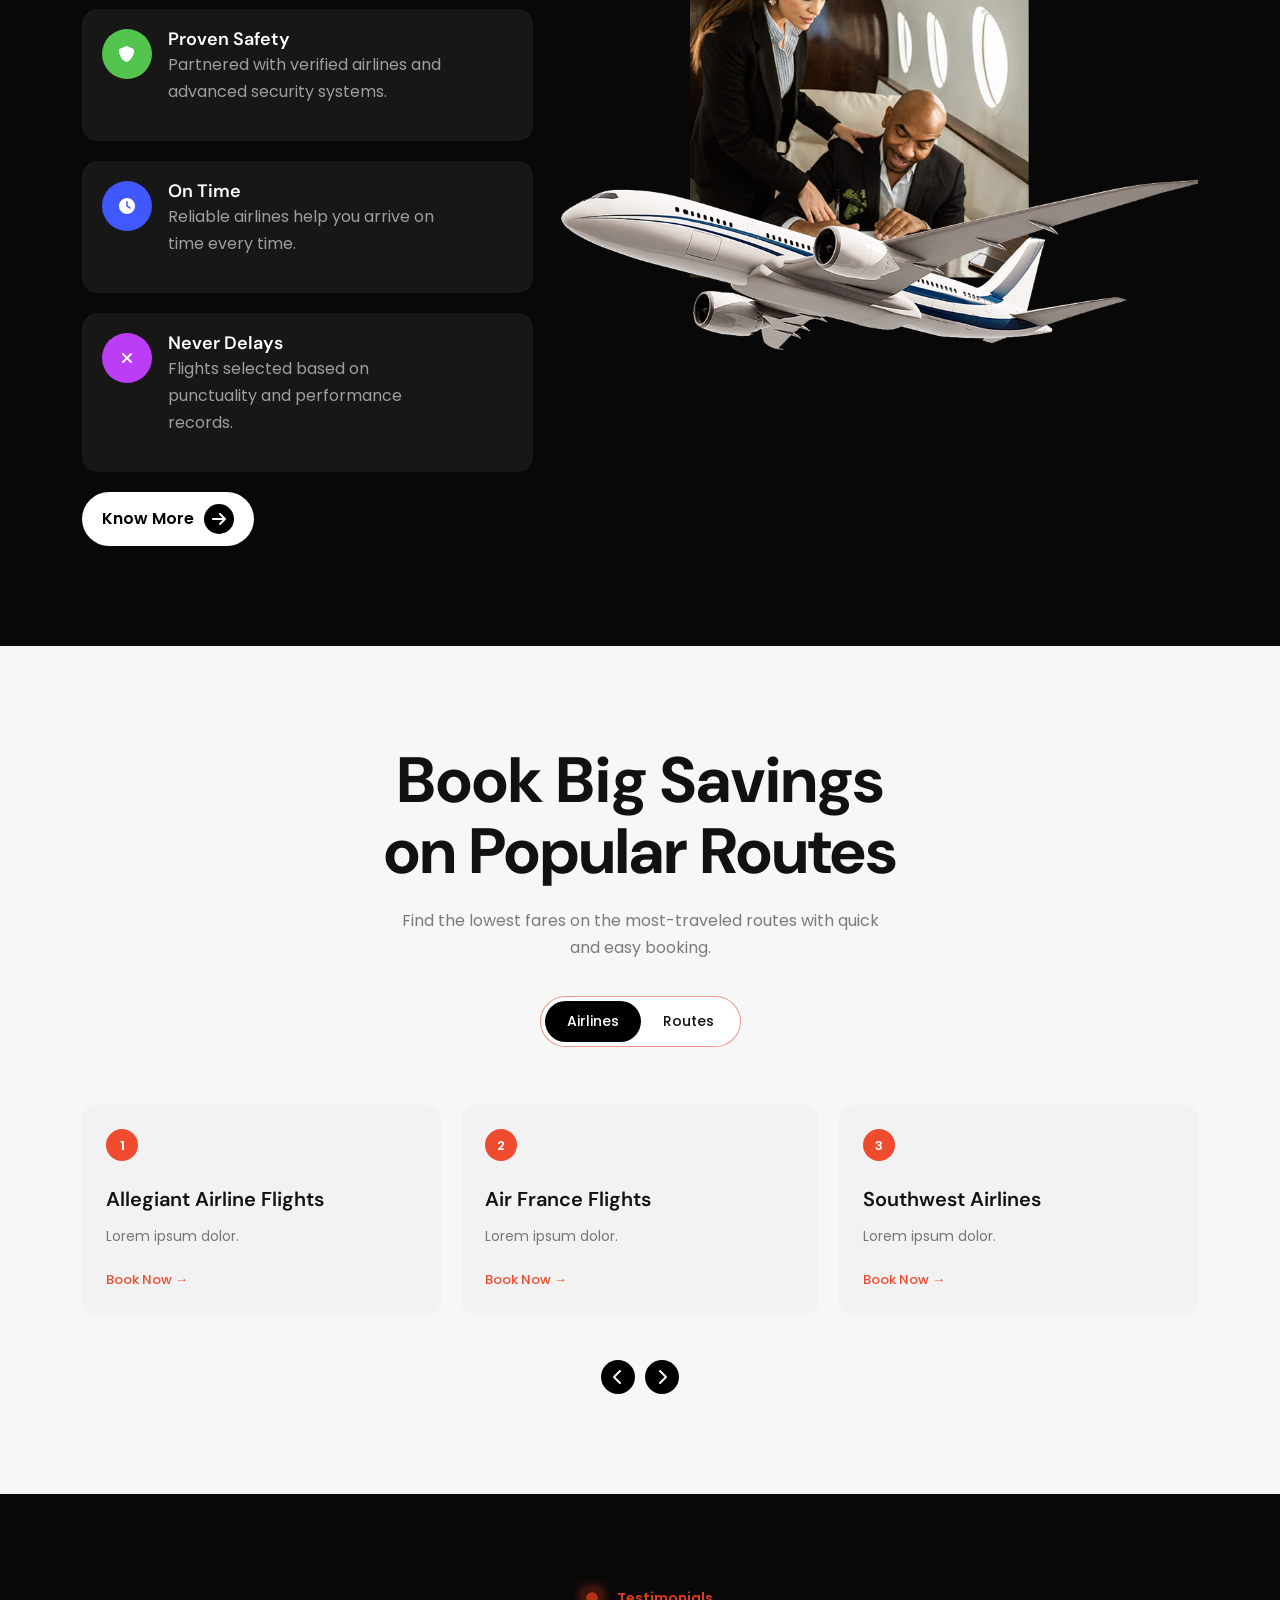
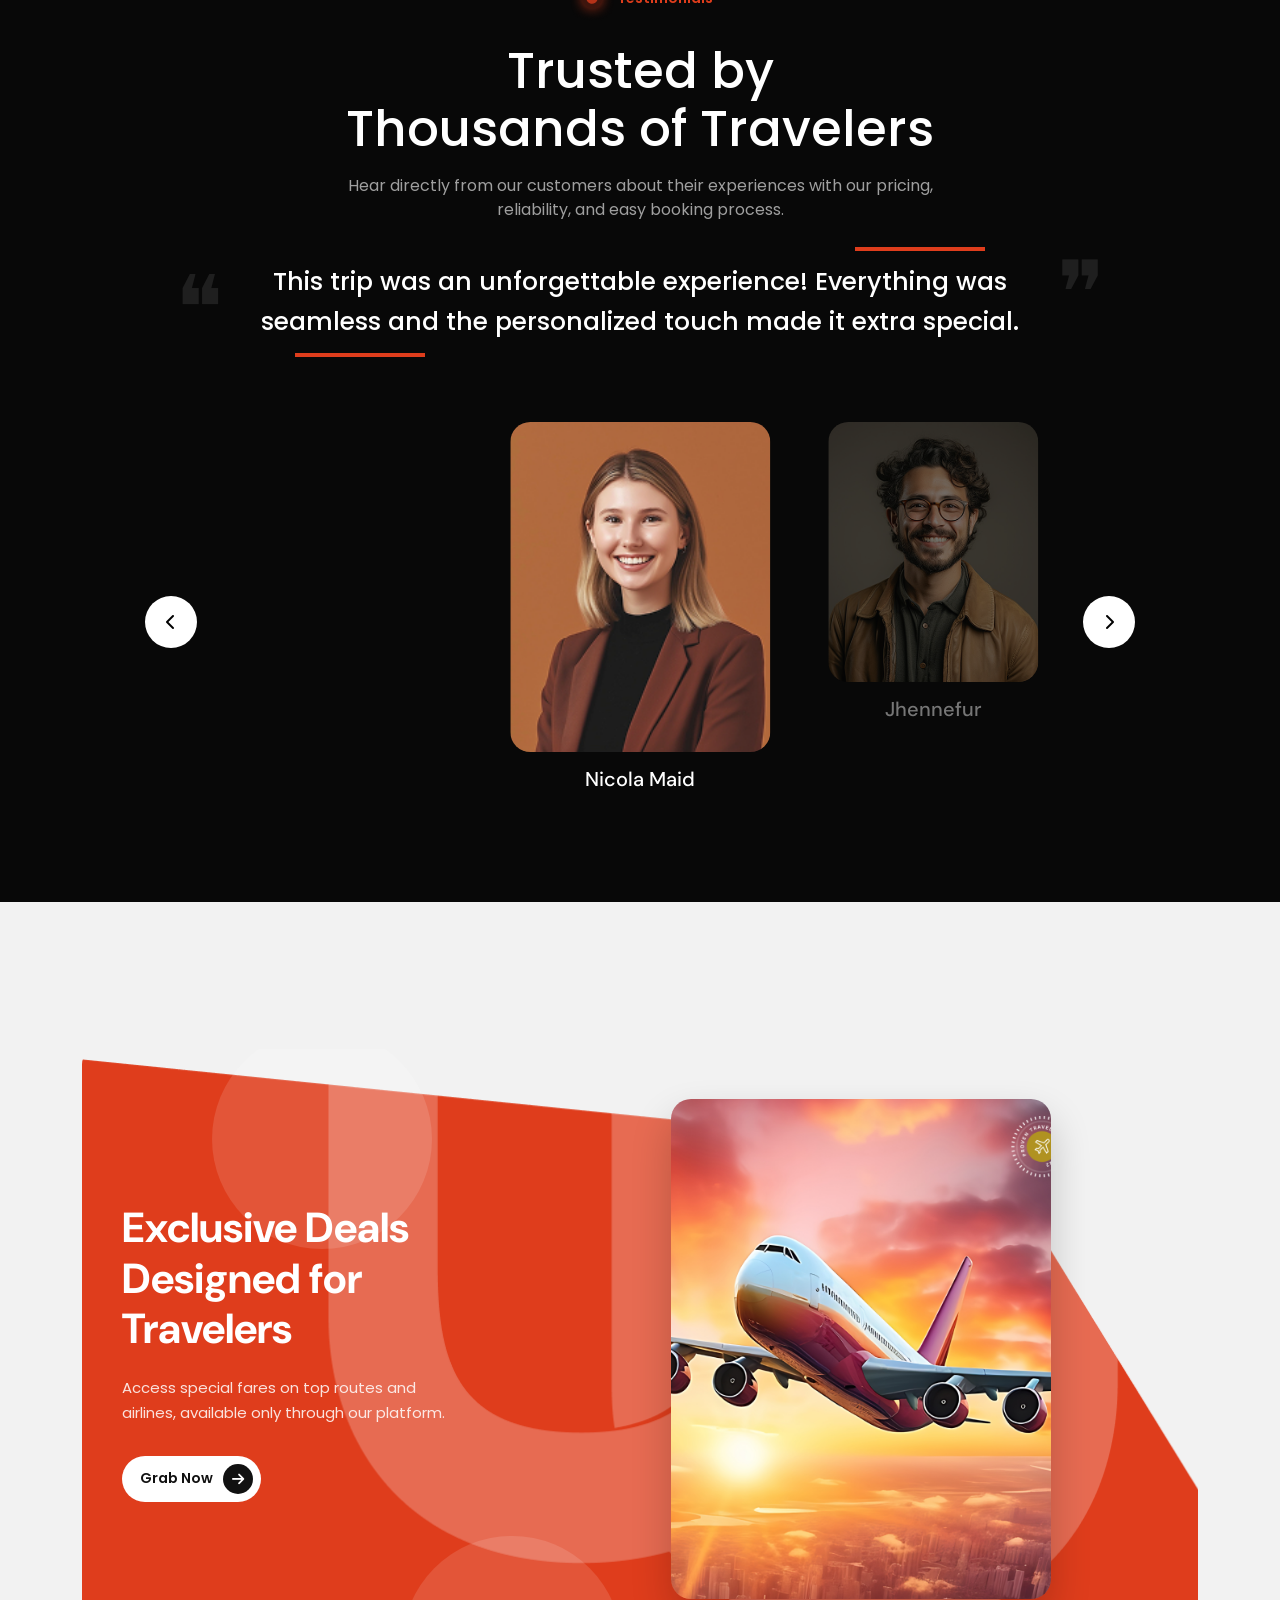
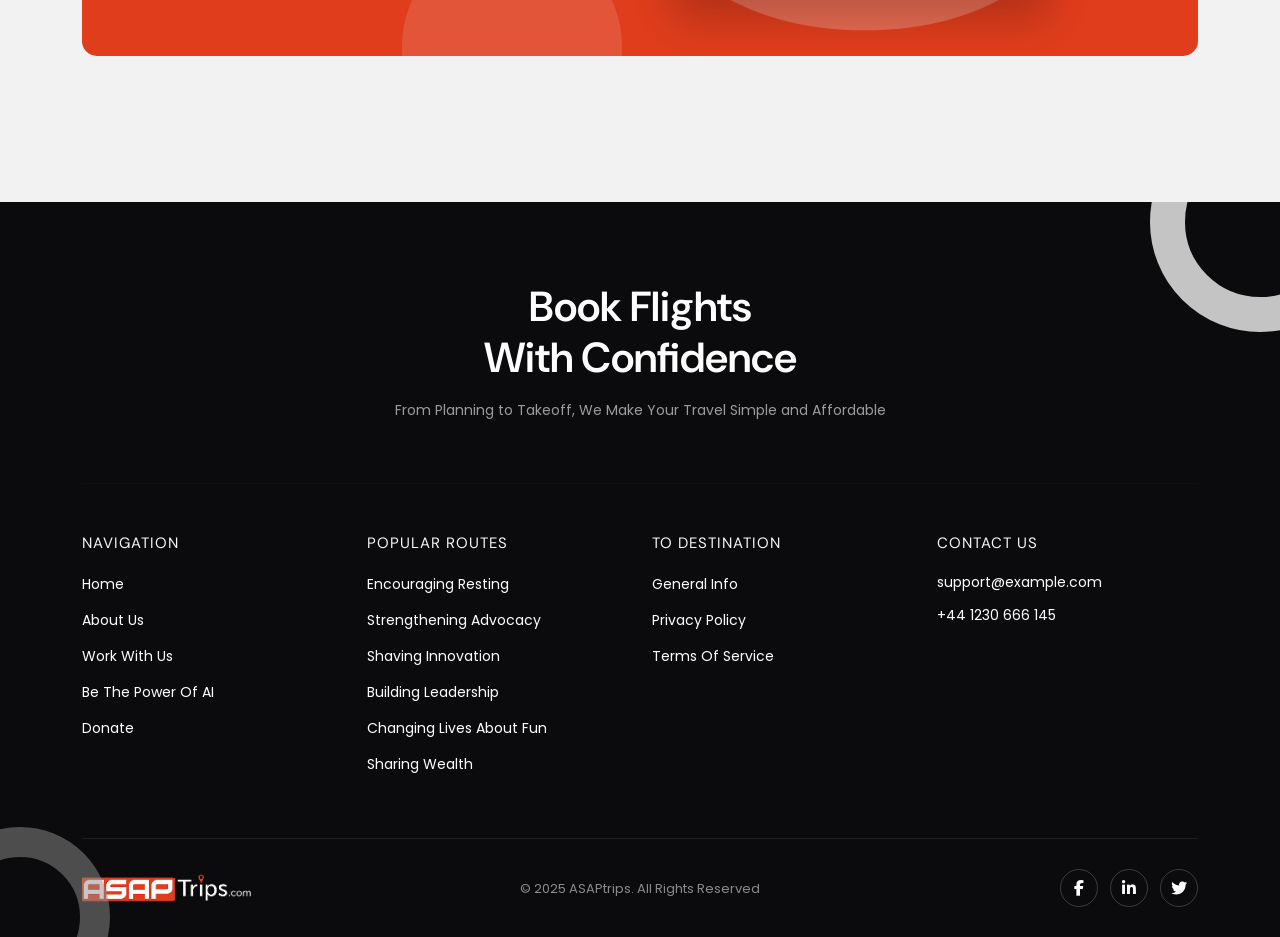
==== commit b73fae33: "Exclusive section" ====
--- a/index.html
+++ b/index.html
@@ -243,6 +243,7 @@
     </section>
 
     <!--  HERO SECTION END -->
+
     <!--  WHY CHOOSE US SECTION start -->
     <section class="why-choose-us">
 
@@ -765,6 +766,7 @@
 
     </section>
     <!--  TRAVEL FEATURES SECTION Close -->
+
     <!-- Popular Routes Section Start -->
 
     <section class="ph-route-booking-section">
@@ -947,8 +949,9 @@
 
     </section>
     <!-- Popular Routes Section Close -->
+
     <!-- TESTIMONIAL SECTION START  -->
-    <section class="testimonial-section">
+    <section class="testimonial-section custm-testimonial-section">
 
         <div class="container">
 
@@ -1052,6 +1055,81 @@
 
     </section>
     <!-- TESTIMONIAL SECTION Close  -->
+
+    <!-- Travel Offer Section Start -->
+    <section class="travel-offer-section py-5">
+
+        <div class="container">
+
+            <!-- Main Red Card -->
+            <div class="travel-card position-relative">
+
+                <!-- Decorative Circle Shape 1 -->
+                <div class="shape shape-1"></div>
+
+                <!-- Decorative Circle Shape 2 -->
+                <div class="shape shape-2"></div>
+
+                <div class="row align-items-center">
+
+                    <!-- =========================
+                     Left Content Area
+                ========================== -->
+                    <div class="col-lg-5">
+
+                        <div class="travel-content">
+
+                            <!-- Heading -->
+                            <h2>
+                                Exclusive Deals <br>
+                                Designed for Travelers
+                            </h2>
+
+                            <!-- Description -->
+                            <p>
+                                Access special fares on top routes and airlines,
+                                available only through our platform.
+                            </p>
+
+                            <!-- CTA Button -->
+                            <a href="#" class="travel-btn">
+
+                                Grab Now
+
+                                <!-- Arrow Icon Circle -->
+                                <span>
+                                    <i class="fa-solid fa-arrow-right"></i>
+                                </span>
+
+                            </a>
+
+                        </div>
+
+                    </div>
+
+                    <!-- =========================
+                     Right Image Area
+                ========================== -->
+                    <div class="col-lg-7 text-center">
+
+                        <div class="plane-image-wrapper">
+
+                            <!-- Flight Image -->
+                            <img src="images/travel-offer-plane.png" alt="Flight Image" class="img-fluid plane-image">
+
+                        </div>
+
+                    </div>
+
+                </div>
+
+            </div>
+
+        </div>
+
+    </section>
+    <!-- Travel Offer Section End -->
+
     <!-- FOOTER -->
     <div id="footer"></div>
 
@@ -1136,7 +1214,7 @@
 
         });
     </script>
-    
+
     <script>
         document.addEventListener("DOMContentLoaded", () => {
 
--- a/css/style.css
+++ b/css/style.css
@@ -1426,7 +1426,7 @@
 /*  TESTIMONIAL SECTION START */
 
 .testimonial-section {
-    background: #000;
+    background: #080808;
     padding: 80px 0;
     overflow: hidden;
     color: #fff;
@@ -1524,6 +1524,10 @@
 
 .testimonial-section .testimonialSwiper {
     direction: rtl;
+}
+
+.custm-testimonial-section .testimonialSwiper {
+    height: 400px;
 }
 
 .testimonial-section .swiper-slide {
@@ -1642,4 +1646,171 @@
 
 }
 
-/*  TESTIMONIAL SECTION CLOSE */+/*  TESTIMONIAL SECTION CLOSE */
+
+/* Travel Offer Section Start */
+
+/* Section Background */
+.travel-offer-section {
+    background: #f2f2f2;
+    min-height: 100vh;
+    display: flex;
+    align-items: center;
+}
+
+/* Main Red Card */
+.travel-offer-section .travel-card {
+    background: url("../images/travelers-bg.png") no-repeat center center;
+    background-size: cover;
+    border-radius: 15px;
+    padding: 50px 40px;
+    max-width: 100%;
+    margin: auto;
+    overflow: hidden;
+    position: relative;
+}
+
+/* Common Shape Style */
+.travel-offer-section .shape {
+    position: absolute;
+    border-radius: 50%;
+    background: rgba(255, 255, 255, 0.12);
+}
+
+/* Top Circle */
+.travel-offer-section .shape-1 {
+    width: 220px;
+    height: 220px;
+    left: 130px;
+    top: -20px;
+}
+
+/* Bottom Circle */
+.travel-offer-section .shape-2 {
+    width: 220px;
+    height: 220px;
+    left: 320px;
+    bottom: -100px;
+}
+
+/* Left Content */
+.travel-offer-section .travel-content h2 {
+    color: #ffffff;
+    font-size: 42px;
+    font-weight: 700;
+    line-height: 1.2;
+    margin-bottom: 20px;
+}
+
+.travel-offer-section .travel-content p {
+    color: rgba(255, 255, 255, 0.85);
+    font-size: 15px;
+    line-height: 1.7;
+    max-width: 330px;
+    margin-bottom: 30px;
+}
+
+/* CTA Button */
+.travel-offer-section .travel-btn {
+    display: inline-flex;
+    align-items: center;
+    gap: 10px;
+
+    background: #ffffff;
+    color: #111111;
+
+    text-decoration: none;
+    font-size: 14px;
+    font-weight: 600;
+
+    padding: 8px 8px 8px 18px;
+    border-radius: 50px;
+}
+
+/* Black Arrow Circle */
+.travel-offer-section .travel-btn span {
+    width: 30px;
+    height: 30px;
+
+    border-radius: 50%;
+    background: #111111;
+    color: #ffffff;
+
+    display: flex;
+    align-items: center;
+    justify-content: center;
+}
+
+/*  Flight Image Area */
+.travel-offer-section .plane-image-wrapper {
+    position: relative;
+    display: inline-block;
+}
+
+/* Main Image */
+.travel-offer-section .plane-image {
+    width: 380px;
+    height: 500px;
+    object-fit: cover;
+
+    border-radius: 20px;
+
+    box-shadow:
+        0 20px 40px rgba(0, 0, 0, 0.20);
+}
+
+/* Small Badge */
+.travel-offer-section .badge-logo {
+    position: absolute;
+
+    top: 15px;
+    right: 15px;
+
+    width: 45px;
+    height: 45px;
+
+    border-radius: 50%;
+
+    background: rgba(255, 255, 255, 0.95);
+
+    display: flex;
+    align-items: center;
+    justify-content: center;
+
+    font-size: 18px;
+}
+
+/* ===================================
+   Responsive Design
+=================================== */
+@media (max-width: 991px) {
+
+    /* Remove Skew On Mobile */
+    .travel-offer-section .travel-card {
+        transform: none;
+        padding: 30px 20px;
+    }
+
+    .travel-offer-section .travel-card .row {
+        transform: none;
+    }
+
+    /* Center Text */
+    .travel-offer-section .travel-content {
+        text-align: center;
+        margin-bottom: 30px;
+    }
+
+    .travel-offer-section .travel-content p {
+        margin: auto auto 25px;
+    }
+
+    /* Responsive Image */
+    .travel-offer-section .plane-image {
+        width: 100%;
+        max-width: 350px;
+        height: 420px;
+    }
+}
+
+/* Travel Offer Section Close */
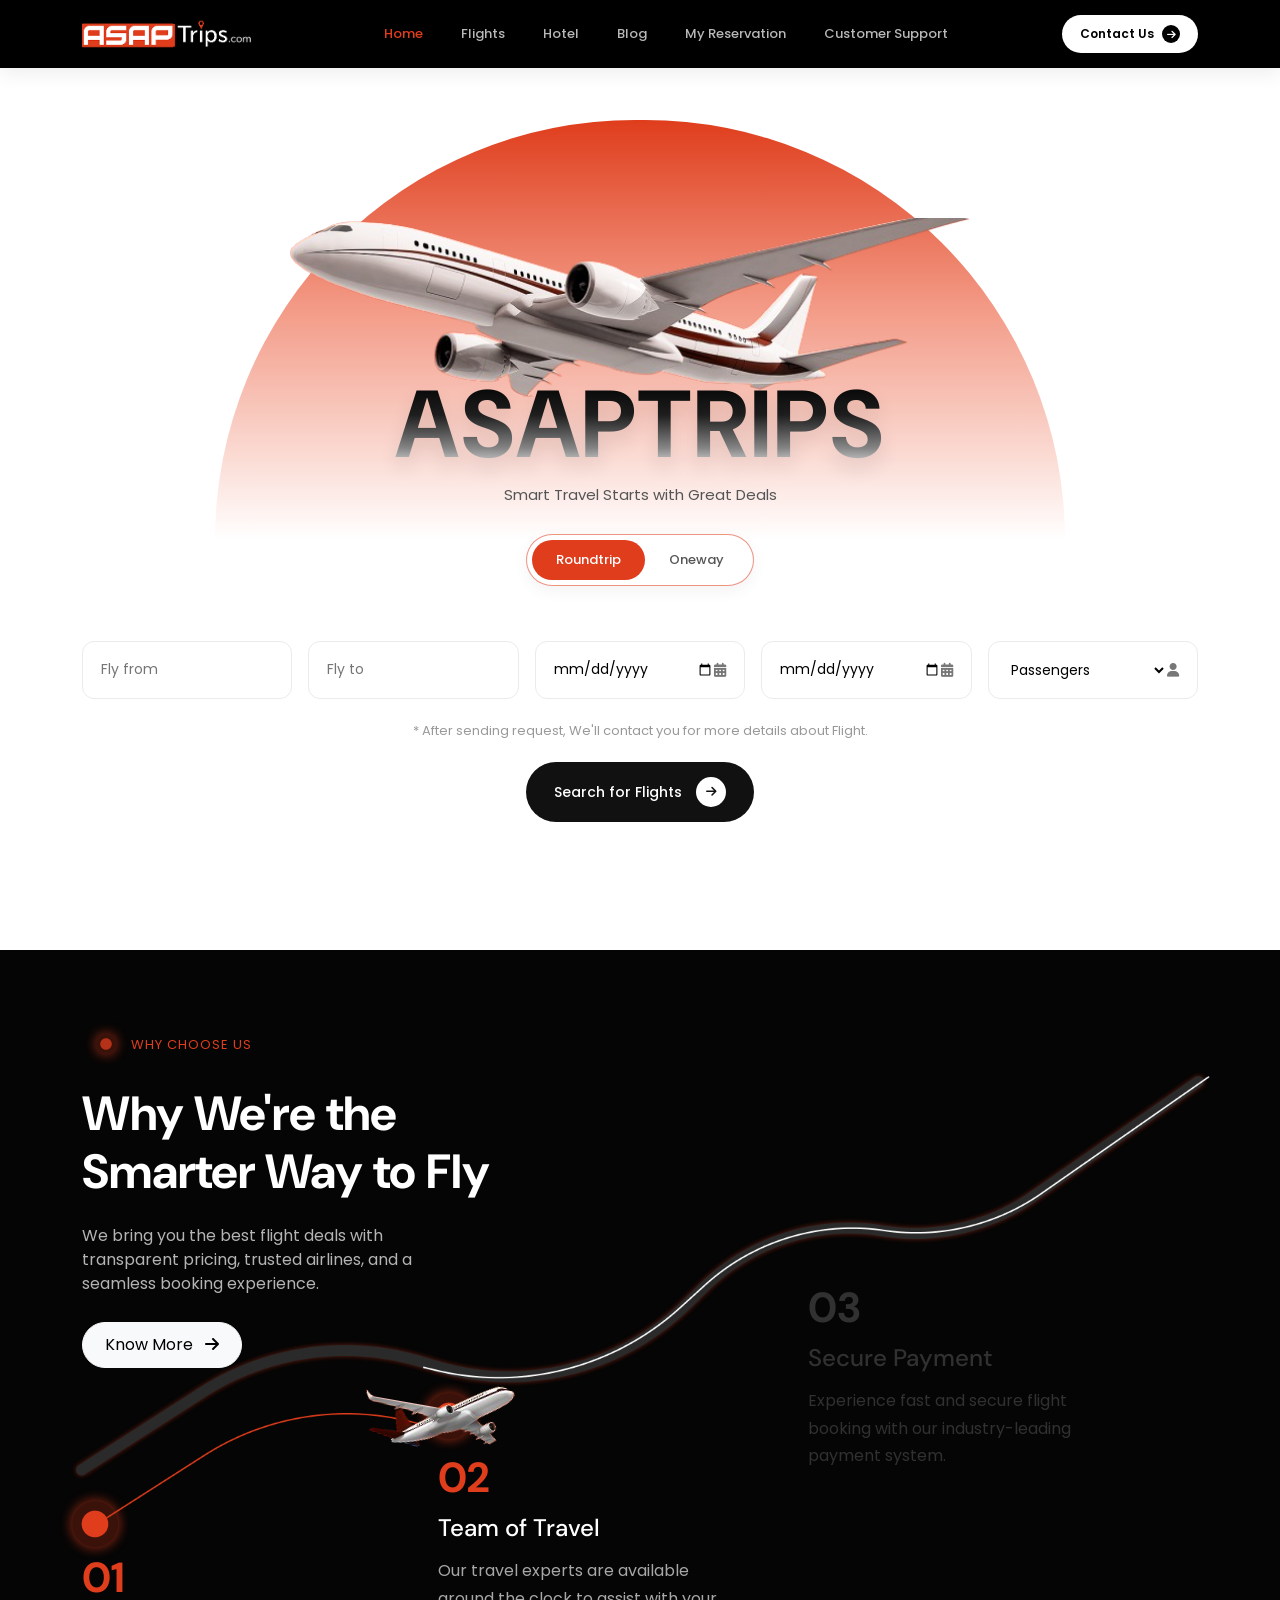
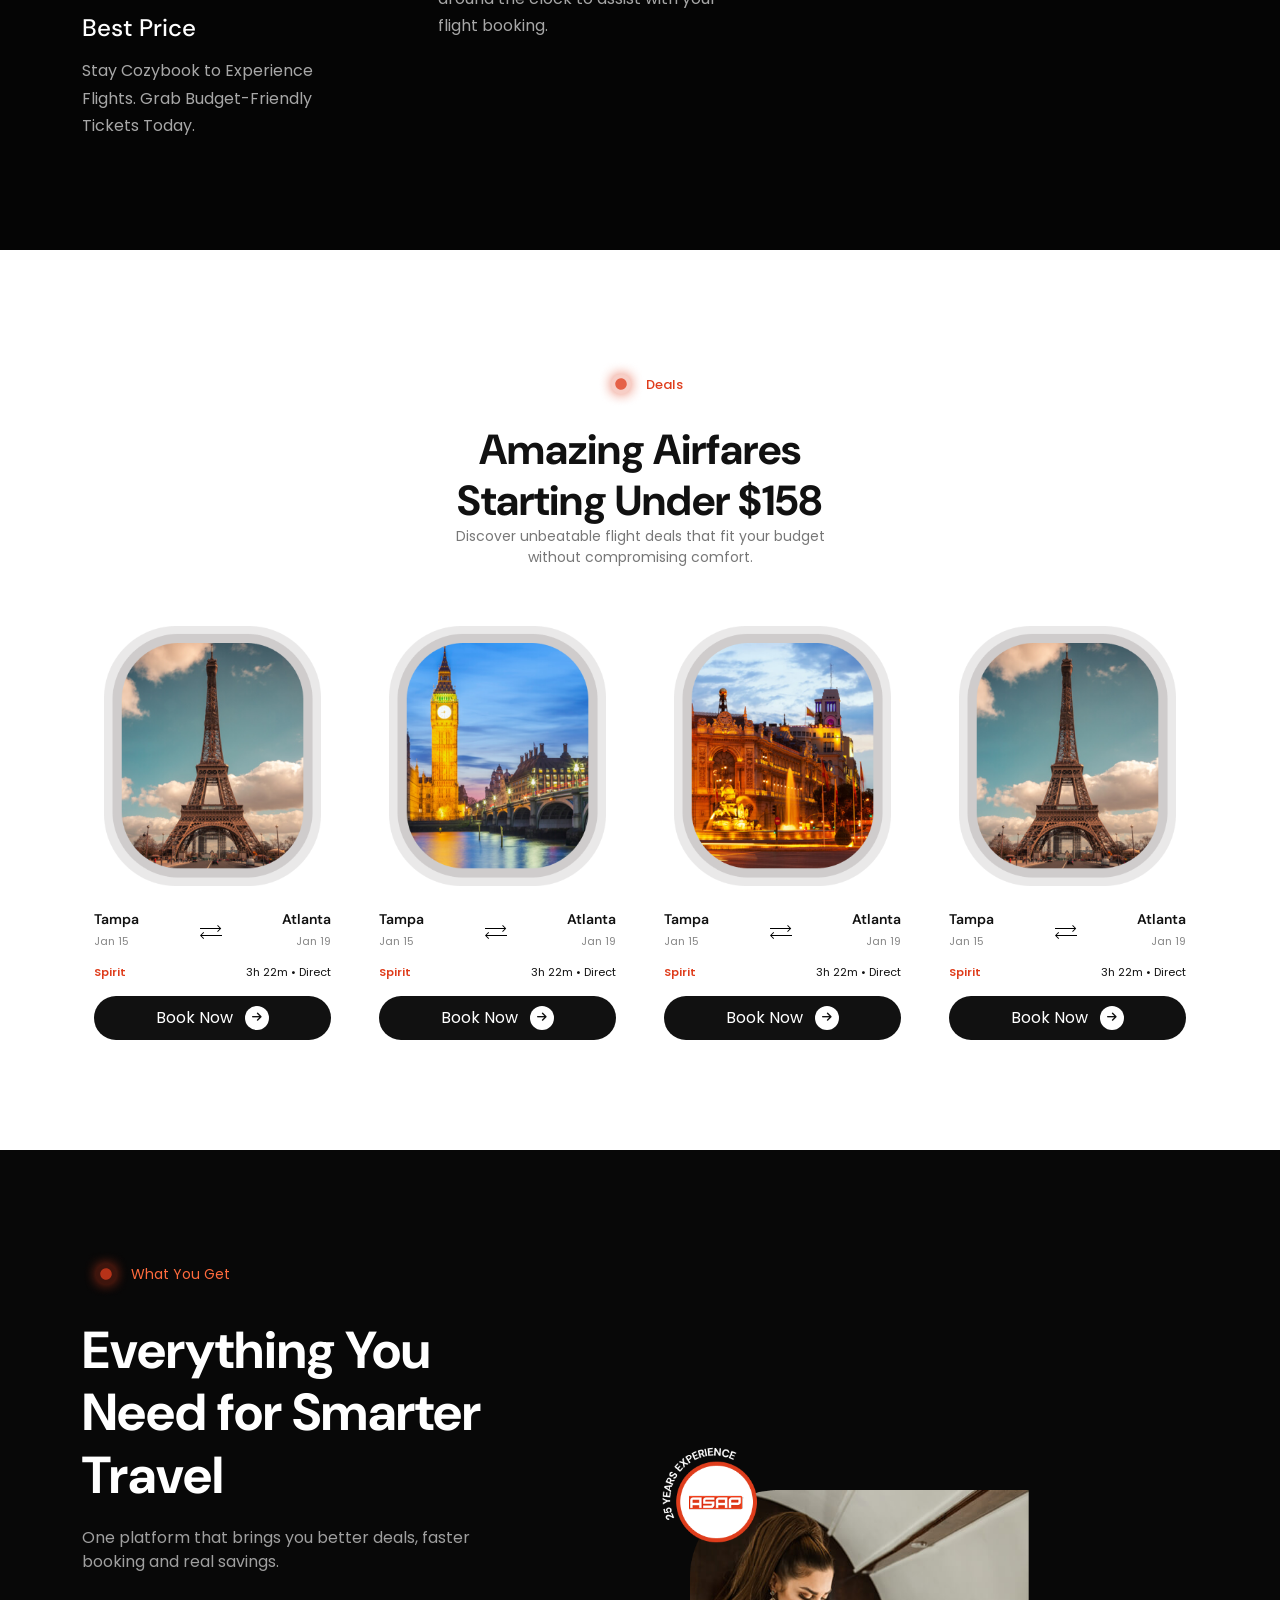
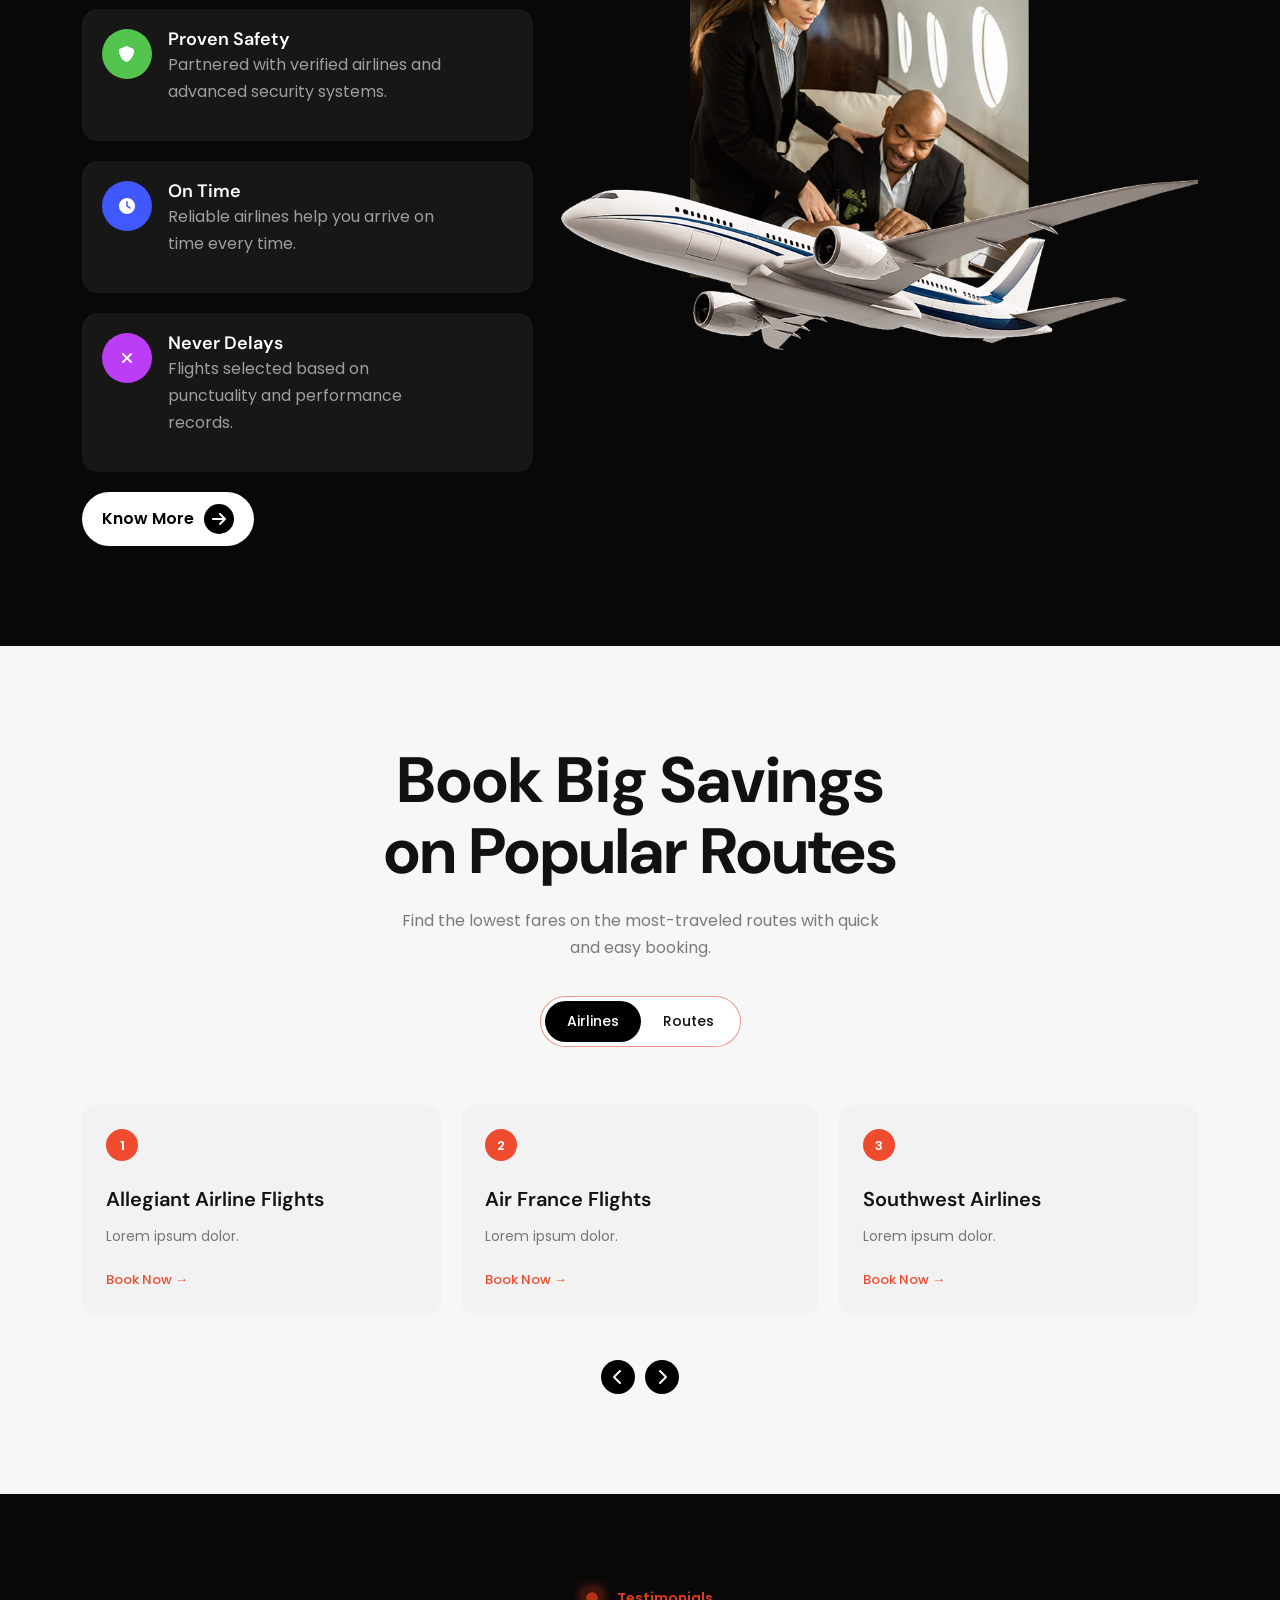
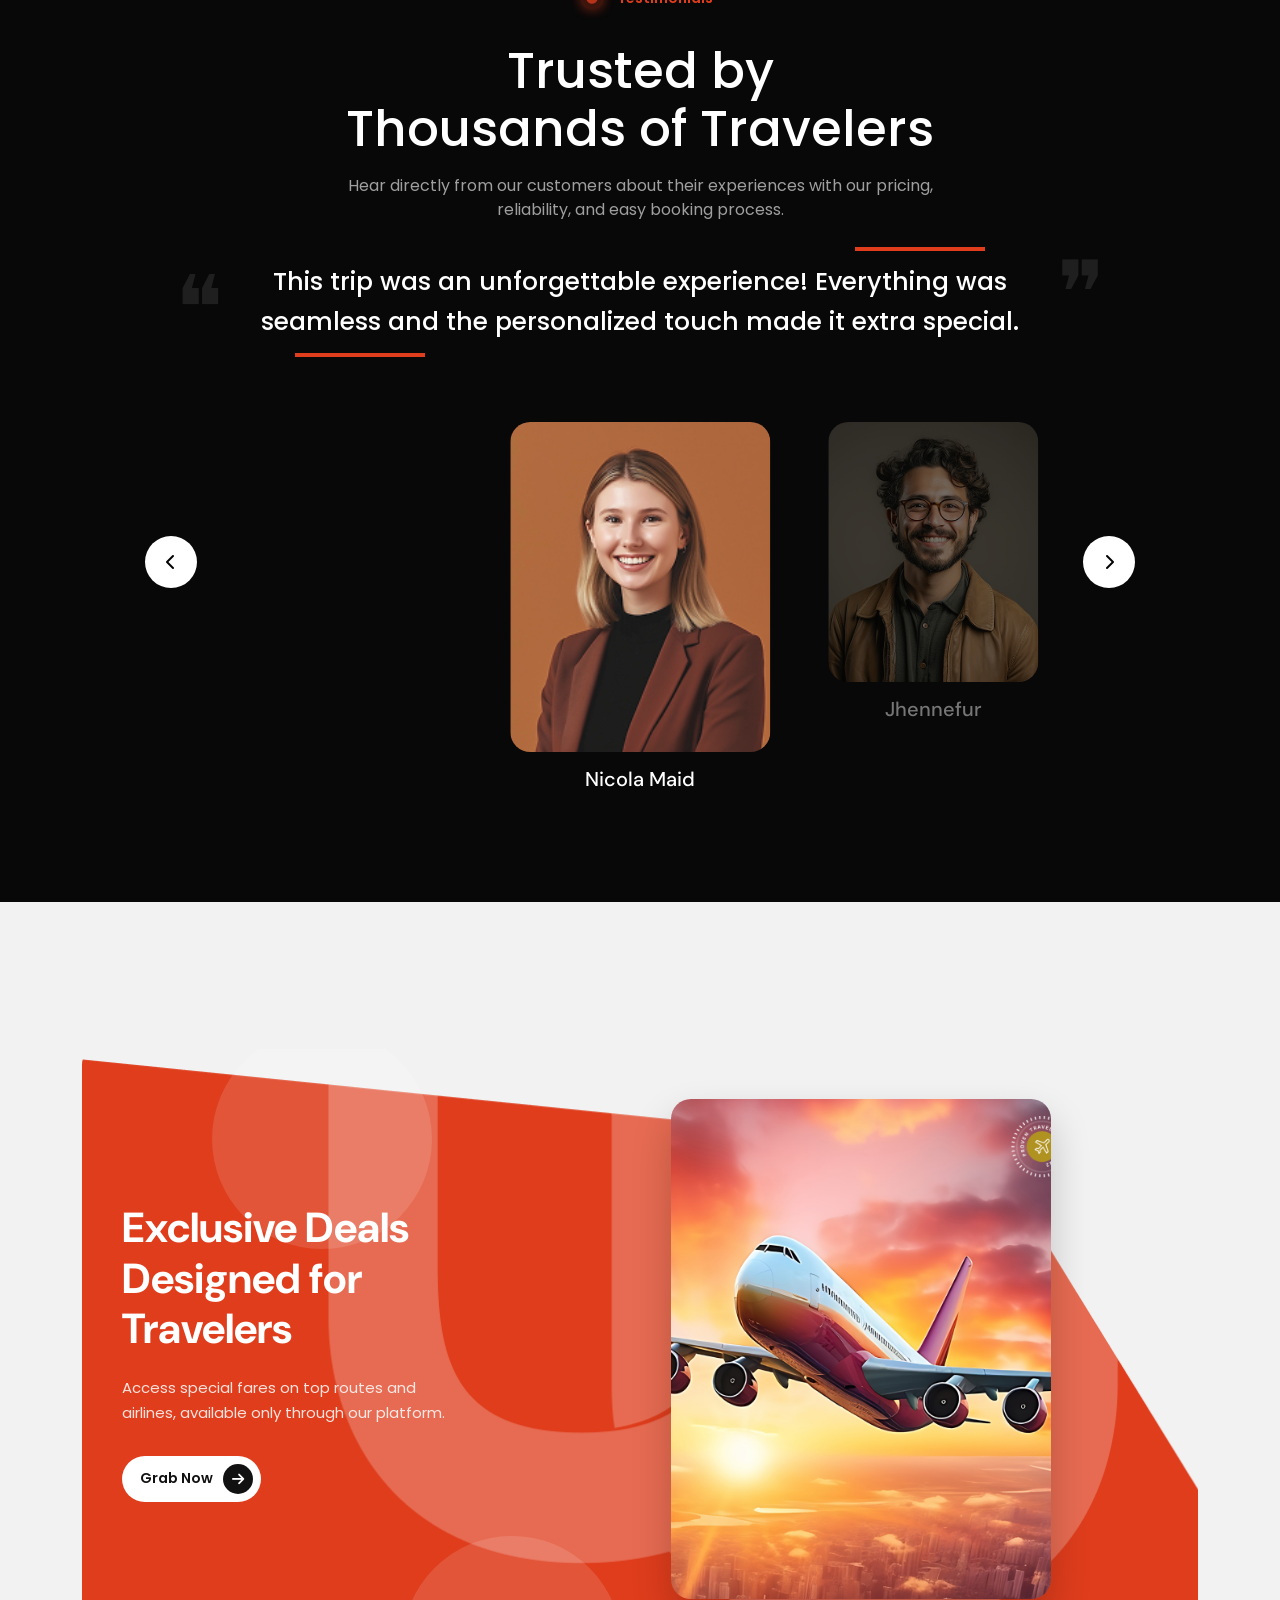
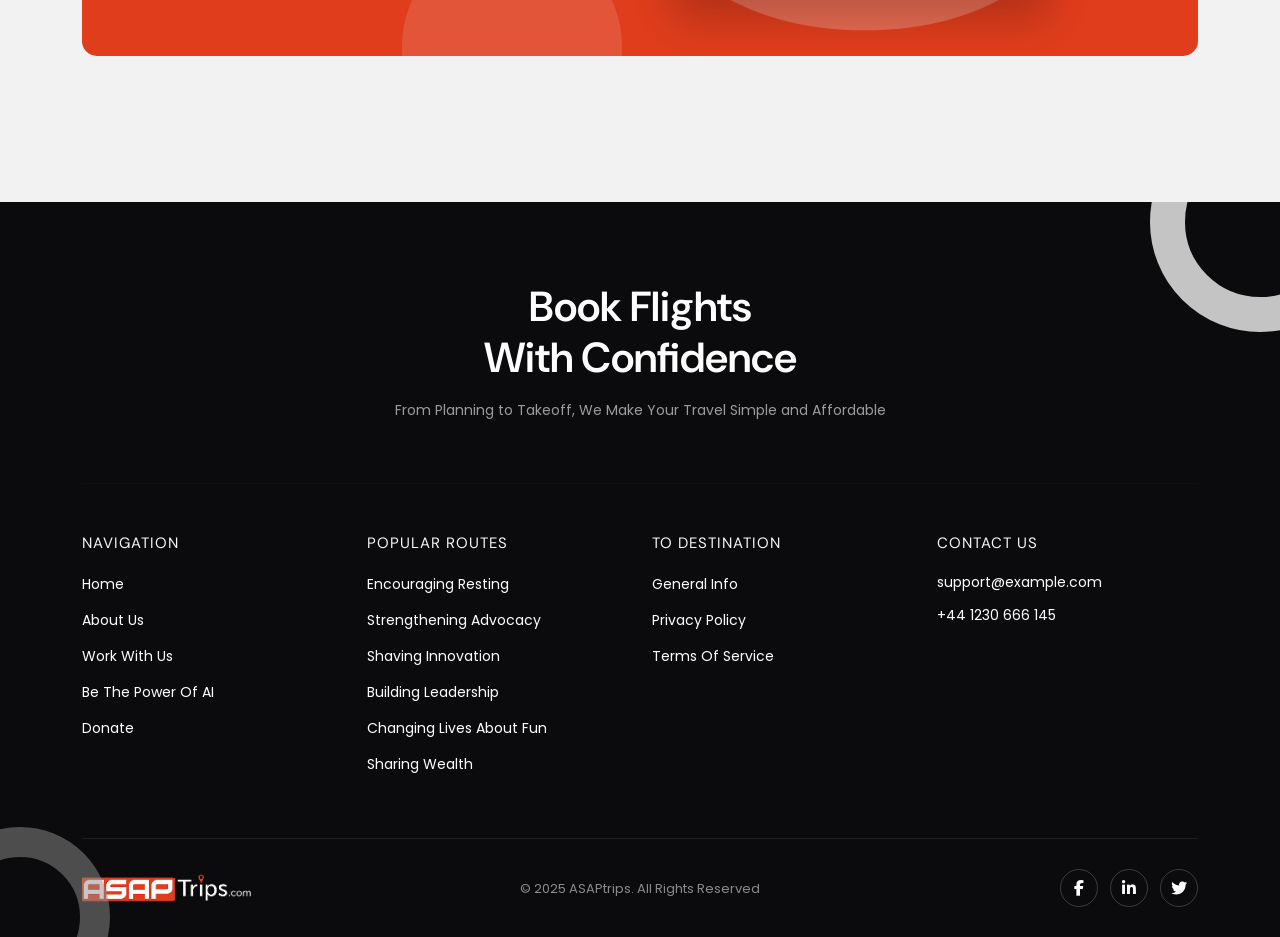
==== commit a8e77cea: "code manage" ====
--- a/index.html
+++ b/index.html
@@ -33,20 +33,14 @@
     <!-- ======== HERO SECTION START ========= -->
 
     <section class="flight-hero d-flex align-items-center position-relative overflow-hidden">
-
         <!-- HALF CIRCLE -->
         <div class="hero-circle position-absolute start-50 translate-middle-x"></div>
-
         <div class="container position-relative z-2">
-
             <!-- HERO CONTENT -->
             <div class="text-center hero-content">
-
                 <!-- PLANE IMAGE -->
                 <div class="plane-image mx-auto">
-
                     <img src="images/hero-plane.png" alt="Plane" class="img-fluid">
-
                 </div>
 
                 <!-- TITLE -->
@@ -61,33 +55,23 @@
 
                 <!-- TRIP BUTTONS -->
                 <div class="trip-buttons d-flex justify-content-center">
-
                     <div class="trip-switch d-inline-flex">
-
                         <button class="trip-btn active">
                             Roundtrip
                         </button>
-
                         <button class="trip-btn">
                             Oneway
                         </button>
-
-                    </div>
-
-                </div>
-
+                    </div>
+                </div>
             </div>
 
             <!-- SEARCH FORM -->
             <div class="search-wrapper">
-
                 <div class="row g-3 justify-content-center">
-
                     <!-- FROM -->
                     <div class="col-lg col-md-6">
-
                         <div class="flight-input d-flex align-items-center">
-
                             <input type="text" placeholder="Fly from" class="w-100 border-0" list="fromCities">
                             <datalist id="fromCities">
 
@@ -106,16 +90,12 @@
 
                             </datalist>
                         </div>
-
                     </div>
 
                     <!-- TO -->
                     <div class="col-lg col-md-6">
-
                         <div class="flight-input d-flex align-items-center">
-
                             <input type="text" placeholder="Fly to" class="w-100 border-0" list="toCities">
-
                             <datalist id="toCities">
 
                                 <option value="Tokyo">Tokyo</option>
@@ -127,40 +107,27 @@
 
                             </datalist>
                         </div>
-
                     </div>
 
                     <!-- DATE -->
                     <div class="col-lg col-md-6">
-
                         <div class="flight-input d-flex align-items-center justify-content-between">
-
                             <input type="date" class="w-100 border-0">
-
                             <i class="fa-solid fa-calendar-days"></i>
-
-                        </div>
-
+                        </div>
                     </div>
 
                     <!-- RETURN -->
                     <div class="col-lg col-md-6">
-
                         <div class="flight-input d-flex align-items-center justify-content-between">
-
                             <input type="date" class="w-100 border-0">
-
                             <i class="fa-solid fa-calendar-days"></i>
-
-                        </div>
-
+                        </div>
                     </div>
 
                     <!-- PASSENGERS -->
                     <div class="col-lg col-md-6">
-
                         <div class="flight-input d-flex align-items-center justify-content-between">
-
                             <select class="w-100 border-0">
 
                                 <option>
@@ -180,41 +147,24 @@
                                 </option>
 
                             </select>
-
                             <i class="fa-solid fa-user"></i>
-
-                        </div>
-
-                    </div>
-
+                        </div>
+                    </div>
                 </div>
 
                 <!-- NOTE -->
                 <p class="search-note text-center">
-
-                    * After sending request,
-                    We'll contact you for more details
-                    about Flight.
-
+                    * After sending request, We'll contact you for more details about Flight.
                 </p>
-
                 <!-- BUTTON -->
                 <div class="text-center">
-
                     <button id="searchFlightBtn" class="search-btn d-inline-flex align-items-center">
-
                         Search for Flights
-
                         <span class="d-flex align-items-center justify-content-center">
-
                             <i class="fa-solid fa-arrow-right"></i>
-
                         </span>
-
                     </button>
-
-                </div>
-
+                </div>
             </div>
 
             <!-- SOCIAL ICONS -->
@@ -246,13 +196,10 @@
 
     <!--  WHY CHOOSE US SECTION start -->
     <section class="why-choose-us">
-
         <div class="container position-relative">
-
             <!-- SECTION HEADER -->
             <div class="row">
                 <div class="col-lg-5">
-
                     <!-- Small Heading -->
                     <span class="small-title d-flex align-items-center">
                         <img src="images/dealscircle.png" alt="Badge Icon" class="me-05 img-fluid">
@@ -275,13 +222,10 @@
                         Know More
                         <i class="fa-solid fa-arrow-right ms-2"></i>
                     </a>
-
-                </div>
-            </div>
-
-            <!-- =========================
-             FLIGHT PATH SVG
-        ========================= -->
+                </div>
+            </div>
+
+            <!-- FLIGHT PATH SVG -->
             <div class="flight-path">
 
                 <!-- Curved Route -->
@@ -311,130 +255,87 @@
 
             <!-- ========================= FEATURES ========================= -->
             <div class="row feature-row">
-
                 <!-- Feature 01 -->
                 <div class="col-md-4">
                     <div class="feature-box">
-
                         <h2>01</h2>
-
                         <h4>Best Price</h4>
-
-                        <p>
-                            Stay Cozybook to Experience Flights.
-                            Grab Budget-Friendly Tickets Today.
-                        </p>
-
+                        <p>Stay Cozybook to Experience Flights. Grab Budget-Friendly Tickets Today.</p>
                     </div>
                 </div>
 
                 <!-- Feature 02 -->
                 <div class="col-md-4">
                     <div class="feature-box">
-
                         <div class="second-feature-box">
                             <h2>02</h2>
-
                             <h4>Team of Travel</h4>
-
-                            <p>
-                                Our travel experts are available around
-                                the clock to assist with your flight booking.
-                            </p>
-                        </div>
-
+                            <p>Our travel experts are available around the clock to assist with your flight booking.</p>
+                        </div>
                     </div>
                 </div>
 
                 <!-- Feature 03 -->
                 <div class="col-md-4">
                     <div class="feature-box">
-
                         <div class="third-feature-box">
                             <h2>03</h2>
-
                             <h4>Secure Payment</h4>
-
-                            <p>
-                                Experience fast and secure flight booking
-                                with our industry-leading payment system.
-                            </p>
-                        </div>
-
-                    </div>
-                </div>
-
-            </div>
-
+                            <p>Experience fast and secure flight booking with our industry-leading payment system.</p>
+                        </div>
+                    </div>
+                </div>
+            </div>
         </div>
-
     </section>
     <!--  WHY CHOOSE US SECTION Close  -->
 
     <!-- Flight Deals Sectionv Start -->
     <section class="deals-section">
-
         <div class="container">
-
-            <!-- =========================
-                 Section Heading
-            ========================== -->
+            <!-- Section Heading -->
             <div class="text-center mb-5">
-
                 <!-- Small Label -->
                 <span class="deal-badge">
                     <img src="images/dealscircle.png" alt="Badge Icon" class="me-05 img-fluid">
                     Deals
                 </span>
-
                 <!-- Main Title -->
                 <h2 class="main-title mt-3">
-                    Amazing Airfares <br>
-                    Starting Under $158
+                    Amazing Airfares <br> Starting Under $158
                 </h2>
-
                 <!-- Description -->
                 <p class="sub-text">
-                    Discover unbeatable flight deals that fit your
-                    budget without compromising comfort.
+                    Discover unbeatable flight deals that fit your budget without compromising comfort.
                 </p>
-
-            </div>
-
-            <!-- =========================  Flight Cards Row  ========================== -->
+            </div>
+
+            <!-- Flight Cards Row -->
             <div class="row g-4">
-
-                <!-- =====  Flight Card Start ======== -->
+                <!-- Flight Card Start -->
                 <div class="col-lg-3 col-md-6">
-
                     <div class="flight-card">
-
                         <!-- Flight Image -->
                         <div class="flight-image">
                             <img src="images/deal-img1.png" alt="Paris" class="img-fluid">
                         </div>
-
                         <!-- Route Details -->
                         <div class="flight-route">
-
                             <!-- Departure -->
                             <div>
                                 <h6>Tampa</h6>
                                 <span>Jan 15</span>
                             </div>
-
                             <!-- Arrow -->
                             <div class="route-arrow">
                                 <img src="images/right-arrow.svg" alt="Arrow" class="img-fluid">
                                 <img src="images/left-arrow.svg" alt="Arrow" class="img-fluid">
                             </div>
-
                             <!-- Arrival -->
                             <div class="text-end">
                                 <h6>Atlanta</h6>
                                 <span>Jan 19</span>
                             </div>
-
                         </div>
 
                         <!-- Airline + Duration -->
@@ -445,20 +346,15 @@
 
                         <!-- Book Button -->
                         <button class="book-btn">
-
                             Book Now
-
                             <span>
                                 <i class="fa-solid fa-arrow-right"></i>
                             </span>
-
                         </button>
-
-                    </div>
-
+                    </div>
                 </div>
                 <!-- Flight Card End -->
-                <!-- =====  Flight Card Start ======== -->
+                <!-- Flight Card Start -->
                 <div class="col-lg-3 col-md-6">
 
                     <div class="flight-card">
@@ -499,50 +395,38 @@
 
                         <!-- Book Button -->
                         <button class="book-btn">
-
                             Book Now
-
                             <span>
                                 <i class="fa-solid fa-arrow-right"></i>
                             </span>
-
                         </button>
-
-                    </div>
-
+                    </div>
                 </div>
                 <!-- Flight Card End -->
-                <!-- =====  Flight Card Start ======== -->
+                <!-- Flight Card Start -->
                 <div class="col-lg-3 col-md-6">
-
                     <div class="flight-card">
-
                         <!-- Flight Image -->
                         <div class="flight-image">
                             <img src="images/deal-img3.png" alt="Paris" class="img-fluid">
                         </div>
-
                         <!-- Route Details -->
                         <div class="flight-route">
-
                             <!-- Departure -->
                             <div>
                                 <h6>Tampa</h6>
                                 <span>Jan 15</span>
                             </div>
-
                             <!-- Arrow -->
                             <div class="route-arrow">
                                 <img src="images/right-arrow.svg" alt="Arrow" class="img-fluid">
                                 <img src="images/left-arrow.svg" alt="Arrow" class="img-fluid">
                             </div>
-
                             <!-- Arrival -->
                             <div class="text-end">
                                 <h6>Atlanta</h6>
                                 <span>Jan 19</span>
                             </div>
-
                         </div>
 
                         <!-- Airline + Duration -->
@@ -553,50 +437,38 @@
 
                         <!-- Book Button -->
                         <button class="book-btn">
-
                             Book Now
-
                             <span>
                                 <i class="fa-solid fa-arrow-right"></i>
                             </span>
-
                         </button>
-
-                    </div>
-
+                    </div>
                 </div>
                 <!-- Flight Card End -->
-                <!-- =====  Flight Card Start ======== -->
+                <!-- Flight Card Start -->
                 <div class="col-lg-3 col-md-6">
-
                     <div class="flight-card">
-
                         <!-- Flight Image -->
                         <div class="flight-image">
                             <img src="images/deal-img1.png" alt="Paris" class="img-fluid">
                         </div>
-
                         <!-- Route Details -->
                         <div class="flight-route">
-
                             <!-- Departure -->
                             <div>
                                 <h6>Tampa</h6>
                                 <span>Jan 15</span>
                             </div>
-
                             <!-- Arrow -->
                             <div class="route-arrow">
                                 <img src="images/right-arrow.svg" alt="Arrow" class="img-fluid">
                                 <img src="images/left-arrow.svg" alt="Arrow" class="img-fluid">
                             </div>
-
                             <!-- Arrival -->
                             <div class="text-end">
                                 <h6>Atlanta</h6>
                                 <span>Jan 19</span>
                             </div>
-
                         </div>
 
                         <!-- Airline + Duration -->
@@ -607,104 +479,76 @@
 
                         <!-- Book Button -->
                         <button class="book-btn">
-
                             Book Now
-
                             <span>
                                 <i class="fa-solid fa-arrow-right"></i>
                             </span>
-
                         </button>
-
-                    </div>
-
+                    </div>
                 </div>
                 <!-- Flight Card End -->
-
-                <!-- Duplicate cards here -->
-                <!-- Copy and change image/details -->
-
-            </div>
-
+            </div>
         </div>
-
     </section>
-
     <!--  Flight Deals Sectionv Close -->
+
     <!--  TRAVEL FEATURES SECTION Start -->
-
     <section class="travel-section travel-feature-section">
-
         <div class="container">
-
             <div class="row align-items-center">
-
                 <!-- LEFT CONTENT AREA -->
                 <div class="col-lg-5">
-
                     <!-- Small Heading -->
                     <div class="sub-title travel-feature-subtitle d-flex align-items-center">
                         <img src="images/dealscircle.png" alt="Badge Icon" class="me-05 img-fluid">
                         What You Get
                     </div>
-
                     <!-- Main Heading -->
                     <h2 class="main-title travel-feature-title">
                         Everything You <br>
                         Need for Smarter Travel
                     </h2>
-
                     <!-- Description -->
                     <p class="description travel-feature-description">
                         One platform that brings you better deals,
                         faster booking and real savings.
                     </p>
-
                     <!-- FEATURE CARD 01 -->
                     <div class="feature-box travel-feature-card d-flex gap-3">
-
                         <!-- Icon -->
                         <div class="feature-icon travel-feature-icon green">
                             <i class="fa-solid fa-shield"></i>
                         </div>
-
                         <!-- Content -->
                         <div>
                             <h5 class="feature-title travel-feature-title">
                                 Proven Safety
                             </h5>
-
                             <p class="feature-text">
                                 Partnered with verified airlines and
                                 advanced security systems.
                             </p>
                         </div>
-
                     </div>
 
                     <!-- FEATURE CARD 02 -->
                     <div class="feature-box d-flex gap-3">
-
                         <div class="feature-icon blue">
                             <i class="fa-solid fa-clock"></i>
                         </div>
-
                         <div>
                             <h5 class="feature-title">
                                 On Time
                             </h5>
-
                             <p class="feature-text">
                                 Reliable airlines help you arrive
                                 on time every time.
                             </p>
                         </div>
-
                     </div>
 
                     <!-- FEATURE CARD 03 -->
                     <div class="feature-box d-flex gap-3">
-
                         <div class="feature-icon purple">
                             <i class="fa-solid fa-xmark"></i>
                         </div>
@@ -719,103 +563,61 @@
                                 and performance records.
                             </p>
                         </div>
-
                     </div>
 
                     <!-- Button -->
                     <a href="#" class="know-btn travel-feature-btn">
-
                         Know More
-
                         <span>
                             <i class="fa-solid fa-arrow-right"></i>
                         </span>
-
                     </a>
-
                 </div>
 
                 <!-- RIGHT IMAGE AREA -->
                 <div class="col-lg-7">
-
                     <div class="image-wrapper travel-feature-image-wrapper">
-
-                        <!-- Circular Experience Badge -->
-                        <!-- <div class="experience-badge">
-
-                            <span>
-                                25+ Years <br>
-                                Experience
-                            </span>
-
-                        </div> -->
-
                         <!-- Main Business Travel Image -->
                         <img src="images/business-travel.png" class="main-image" alt="Business Travel">
-
-                        <!-- Airplane PNG Overlay -->
-                        <!-- <img src="images/business-travel.png" class="airplane" alt="Airplane"> -->
-
-                    </div>
-
-                </div>
-
-            </div>
-
+                    </div>
+                </div>
+            </div>
         </div>
-
     </section>
     <!--  TRAVEL FEATURES SECTION Close -->
 
     <!-- Popular Routes Section Start -->
-
     <section class="ph-route-booking-section">
-
         <div class="container">
-
             <div class="text-center">
-
                 <h2 class="ph-route-booking-title">
-                    Book Big Savings
-                    <br>
-                    on Popular Routes
+                    Book Big Savings <br> on Popular Routes
                 </h2>
-
                 <p class="ph-route-booking-description">
                     Find the lowest fares on the most-traveled routes
                     with quick and easy booking.
                 </p>
 
                 <!-- Tabs -->
-
                 <ul class="nav nav-pills justify-content-center ph-route-tabs">
-
                     <li class="nav-item">
                         <button class="nav-link active" data-bs-toggle="pill" data-bs-target="#airlines">
                             Airlines
                         </button>
                     </li>
-
                     <li class="nav-item">
                         <button class="nav-link" data-bs-toggle="pill" data-bs-target="#routes">
                             Routes
                         </button>
                     </li>
-
                 </ul>
-
             </div>
 
             <div class="tab-content mt-5">
-
                 <!-- AIRLINES -->
-
                 <div class="tab-pane fade show active" id="airlines">
-
                     <div class="swiper airlineSwiper">
-
                         <div class="swiper-wrapper">
-
                             <div class="swiper-slide">
                                 <div class="ph-card"><span class="ph-number">1</span>
                                     <h5>Allegiant Airline Flights</h5>
@@ -875,21 +677,15 @@
                                     </a>
                                 </div>
                             </div>
-
-                        </div>
-
-                    </div>
-
+                        </div>
+                    </div>
                 </div>
 
                 <!-- ROUTES -->
 
                 <div class="tab-pane fade" id="routes">
-
                     <div class="swiper routeSwiper">
-
                         <div class="swiper-wrapper">
-
                             <div class="swiper-slide">
                                 <div class="ph-card">
                                     <h5>Delhi → Mumbai</h5>
@@ -924,27 +720,19 @@
                                     <p>₹14,999</p>
                                 </div>
                             </div>
-
-                        </div>
-
-                    </div>
-
-                </div>
-
+                        </div>
+                    </div>
+                </div>
             </div>
 
             <div class="ph-slider-nav">
-
                 <button class="ph-prev">
                     <i class="fa-solid fa-chevron-left"></i>
                 </button>
-
                 <button class="ph-next">
                     <i class="fa-solid fa-chevron-right"></i>
                 </button>
-
-            </div>
-
+            </div>
         </div>
 
     </section>
@@ -952,139 +740,94 @@
 
     <!-- TESTIMONIAL SECTION START  -->
     <section class="testimonial-section custm-testimonial-section">
-
         <div class="container">
-
             <!-- Heading -->
             <div class="testimonial-header text-center">
-
                 <span class="testimonial-tag d-flex align-items-center justify-content-center">
                     <img src="images/dealscircle.png" alt="Badge Icon" class="me-05 img-fluid">
                     Testimonials
                 </span>
-
                 <h2 class="testimonial-title">
-                    Trusted by <br>
-                    Thousands of Travelers
+                    Trusted by <br> Thousands of Travelers
                 </h2>
-
                 <p class="testimonial-desc">
                     Hear directly from our customers about their experiences with our pricing,
                     reliability, and easy booking process.
                 </p>
-
             </div>
 
             <!-- Review Content -->
             <div class="testimonial-review">
-
                 <span class="quote-left">❝</span>
-
                 <div class="line-top"></div>
-
                 <p id="testimonialText" class="testimonial-text">
                     This trip was an unforgettable experience! Everything was seamless,
                     and the personalized touch made it extra special.
                     I can't wait for my next journey!
                 </p>
-
                 <div class="line-bottom"></div>
-
                 <span class="quote-right">❞</span>
 
             </div>
 
             <!-- Slider -->
             <div class="testimonial-slider-wrapper">
-
                 <div class="custom-prev">
                     <i class="fa-solid fa-chevron-left"></i>
                 </div>
-
                 <div class="swiper testimonialSwiper">
-
                     <div class="swiper-wrapper">
-
                         <!-- Slide 1 -->
-                        <div class="swiper-slide"
-                            data-text="This trip was an unforgettable experience! Everything was seamless and the personalized touch made it extra special.">
-
+                        <div class="swiper-slide" data-text="This trip was an unforgettable experience! Everything was seamless and the personalized touch made it extra special.">
                             <div class="testimonial-card">
                                 <img src="images/user1.png" alt="">
                             </div>
-
                             <h5>Nicola Maid</h5>
-
                         </div>
 
                         <!-- Slide 2 -->
-                        <div class="swiper-slide"
-                            data-text="The booking process was simple and quick. Their support team helped me every step of the way.">
-
+                        <div class="swiper-slide" data-text="The booking process was simple and quick. Their support team helped me every step of the way.">
                             <div class="testimonial-card active-card">
                                 <img src="images/user2.png" alt="">
                             </div>
-
                             <h5>James Carlo</h5>
-
                         </div>
 
                         <!-- Slide 3 -->
-                        <div class="swiper-slide"
-                            data-text="Best travel service I have used. Affordable pricing and excellent support.">
-
+                        <div class="swiper-slide" data-text="Best travel service I have used. Affordable pricing and excellent support.">
                             <div class="testimonial-card">
                                 <img src="images/user3.png" alt="">
                             </div>
-
                             <h5>Jhennefur</h5>
-
-                        </div>
-
-                    </div>
-
-                </div>
-
+                        </div>
+                    </div>
+                </div>
                 <div class="custom-next">
                     <i class="fa-solid fa-chevron-right"></i>
                 </div>
-
-            </div>
-
+            </div>
         </div>
-
     </section>
     <!-- TESTIMONIAL SECTION Close  -->
 
     <!-- Travel Offer Section Start -->
     <section class="travel-offer-section py-5">
-
         <div class="container">
-
             <!-- Main Red Card -->
             <div class="travel-card position-relative">
-
                 <!-- Decorative Circle Shape 1 -->
                 <div class="shape shape-1"></div>
-
                 <!-- Decorative Circle Shape 2 -->
                 <div class="shape shape-2"></div>
-
                 <div class="row align-items-center">
-
-                    <!-- =========================
-                     Left Content Area
-                ========================== -->
+                    <!-- Left Content Area -->
                     <div class="col-lg-5">
-
                         <div class="travel-content">
-
                             <!-- Heading -->
                             <h2>
                                 Exclusive Deals <br>
                                 Designed for Travelers
                             </h2>
-
                             <!-- Description -->
                             <p>
                                 Access special fares on top routes and airlines,
@@ -1093,40 +836,25 @@
 
                             <!-- CTA Button -->
                             <a href="#" class="travel-btn">
-
                                 Grab Now
-
                                 <!-- Arrow Icon Circle -->
                                 <span>
                                     <i class="fa-solid fa-arrow-right"></i>
                                 </span>
-
                             </a>
-
-                        </div>
-
-                    </div>
-
-                    <!-- =========================
-                     Right Image Area
-                ========================== -->
+                        </div>
+                    </div>
+
+                    <!-- Right Image Area -->
                     <div class="col-lg-7 text-center">
-
                         <div class="plane-image-wrapper">
-
                             <!-- Flight Image -->
                             <img src="images/travel-offer-plane.png" alt="Flight Image" class="img-fluid plane-image">
-
-                        </div>
-
-                    </div>
-
-                </div>
-
-            </div>
-
+                        </div>
+                    </div>
+                </div>
+            </div>
         </div>
-
     </section>
     <!-- Travel Offer Section End -->
 
--- a/css/style.css
+++ b/css/style.css
@@ -73,7 +73,7 @@
     outline: none;
 }
 
-/* =========================  NAVBAR Start ========================== */
+/*  NAVBAR Start */
 
 .custom-navbar {
     background: #000;
@@ -250,9 +250,9 @@
     transform: translateY(-100%);
 }
 
-/* ======  NAVBAR Close ====== */
-
-/* ====== Footer Start ====== */
+/*  NAVBAR Close */
+
+/* Footer Start */
 .footer-section {
     position: relative;
     background: #0b0b0d;
@@ -451,9 +451,9 @@
     }
 }
 
-/* ======= Footer Close ======== */
-
-/* ====== FLIGHTS HERO Start ====== */
+/* Footer Close */
+
+/* FLIGHTS HERO Start */
 
 .flight-hero {
     min-height: 100vh;
@@ -462,7 +462,7 @@
     margin-top: 50px;
 }
 
-/* ======== HALF CIRCLE ========== */
+/* HALF CIRCLE */
 
 .hero-circle {
     width: 850px;
@@ -474,7 +474,7 @@
     z-index: 1;
 }
 
-/* ========== PLANE IMAGE ============ */
+/* PLANE IMAGE */
 
 .plane-image {
     max-width: 700px;
@@ -484,7 +484,7 @@
     width: 100%;
 }
 
-/* ======== TITLE ======== */
+/* TITLE */
 
 .hero-title {
     font-size: 95px;
@@ -497,7 +497,7 @@
     text-shadow: 0 10px 20px rgba(0, 0, 0, 0.10);
 }
 
-/* =========== SUBTITLE ============ */
+/* SUBTITLE */
 
 .hero-subtitle {
     color: #555;
@@ -505,7 +505,7 @@
     margin-top: 12px;
 }
 
-/* =========== TRIP BUTTONS ============= */
+/* TRIP BUTTONS */
 
 .trip-buttons {
     margin-top: 28px;
@@ -534,7 +534,7 @@
     color: #fff;
 }
 
-/* ======== SEARCH FORM ========= */
+/* SEARCH FORM */
 
 .search-wrapper {
     margin-top: 55px;
@@ -542,7 +542,7 @@
     z-index: 5;
 }
 
-/* ========== INPUT BOX ========= */
+/* INPUT BOX */
 
 .flight-input {
     height: 58px;
@@ -564,7 +564,7 @@
     font-size: 14px;
 }
 
-/* ======== NOTE ========== */
+/* NOTE */
 
 .search-note {
     color: #999;
@@ -572,7 +572,7 @@
     margin: 22px 0;
 }
 
-/* ========== BUTTON ========== */
+/* BUTTON */
 
 .search-btn {
     border: none;
@@ -594,7 +594,7 @@
     font-size: 12px;
 }
 
-/* ======= SOCIAL ICONS ======= */
+/* SOCIAL ICONS */
 
 .hero-social {
     right: 30px;
@@ -697,8 +697,8 @@
 
 }
 
-/* ====== FLIGHTS HERO Close ===== */
-/* ===== SECTION WRAPPER Start ====== */
+/* FLIGHTS HERO Close */
+/* SECTION WRAPPER Start */
 .why-choose-us {
     background: #050505;
     color: #fff;
@@ -708,7 +708,7 @@
     padding: 70px 0;
 }
 
-/* ====== SMALL TITLE ====== */
+/* SMALL TITLE */
 .small-title {
     color: #DF3D1C;
     font-size: 13px;
@@ -721,26 +721,26 @@
     margin-right: 5px;
 }
 
-/* ====== MAIN TITLE ===== */
+/* MAIN TITLE */
 .main-title {
     font-size: 48px;
     font-weight: 700;
     line-height: 1.2;
 }
 
-/* ======= DESCRIPTION ======= */
+/* DESCRIPTION */
 .section-desc {
     color: rgba(255, 255, 255, 0.7);
     max-width: 400px;
 }
 
-/* ====== BUTTON ======= */
+/* BUTTON */
 .know-more-btn {
     padding: 10px 22px;
     margin-top: 10px;
 }
 
-/* ======== FLIGHT PATH CONTAINER ======== */
+/* FLIGHT PATH CONTAINER */
 .flight-path {
     position: absolute;
     left: 0;
@@ -756,7 +756,7 @@
     height: 100%;
 }
 
-/* ====== FLIGHT ROUTE LINE ======= */
+/* FLIGHT ROUTE LINE */
 .flight-path path {
     fill: none;
     stroke: #DF3D1C;
@@ -785,7 +785,7 @@
     left: 30%;
 }
 
-/* ======  AIRPLANE ICON ===== */
+/*  AIRPLANE ICON */
 .plane-icon {
     position: absolute;
     left: 25%;
@@ -805,7 +805,7 @@
     z-index: 0;
 }
 
-/* ======= FEATURES SECTION ======= */
+/* FEATURES SECTION */
 .feature-row {
     margin-top: 185px;
 }
@@ -828,7 +828,7 @@
     color: #313131 !important;
 }
 
-/* ====== FEATURE BOX ======= */
+/* FEATURE BOX */
 .feature-box {
     position: relative;
     z-index: 5;
@@ -855,7 +855,7 @@
     max-width: 280px;
 }
 
-/* ======  RESPONSIVE DESIGN ====== */
+/* RESPONSIVE DESIGN */
 @media (max-width: 991px) {
 
     .main-title {
@@ -878,11 +878,11 @@
     }
 }
 
-/* ==== SECTION WRAPPER Close ==== */
-
-/* ===== Flight Deals Sectionv Start ===== */
-
-/* ====== Main Section ====== */
+/* SECTION WRAPPER Close */
+
+/* Flight Deals Sectionv Start */
+
+/* Main Section */
 .deals-section {
     min-height: 100vh;
     display: flex;
@@ -894,7 +894,7 @@
     padding: 0 24px;
 }
 
-/* ==== Small Deals Badge ==== */
+/* Small Deals Badge */
 .deal-badge {
     color: #DF3D1C;
     font-size: 13px;
@@ -908,7 +908,7 @@
     font-size: 8px;
 }
 
-/* ====== Main Heading ====== */
+/* Main Heading */
 .deals-section .main-title {
     font-size: 42px;
     font-weight: 700;
@@ -924,13 +924,13 @@
     font-size: 14px;
 }
 
-/* ======== Flight Card ======= */
+/* Flight Card */
 
 .deals-section .flight-card {
     position: relative;
 }
 
-/* ======= Image Wrapper ====== */
+/* Image Wrapper */
 
 .flight-image {
     padding: 10px;
@@ -945,7 +945,7 @@
     border-radius: 28px;
 }
 
-/* ======= Route Section ======= */
+/* Route Section */
 
 .deals-section .flight-route {
     display: flex;
@@ -971,7 +971,7 @@
     font-size: 13px;
 }
 
-/* ===== Airline + Duration ====== */
+/* Airline + Duration */
 
 .deals-section .flight-info {
     display: flex;
@@ -985,7 +985,7 @@
     font-weight: 600;
 }
 
-/* ======= Book Button ====== */
+/* Book Button */
 
 .deals-section .book-btn {
     width: 100%;
@@ -1020,7 +1020,7 @@
     background: #DF3D1C;
 }
 
-/* ====== Responsive ======= */
+/* Responsive */
 
 @media (max-width: 991px) {
 
@@ -1038,11 +1038,9 @@
 
 }
 
-/* ======  Flight Deals Sectionv Close ====== */
-
-/* ==========================================
-   MAIN SECTION
-========================================== */
+/* Flight Deals Sectionv Close */
+
+/* MAIN SECTION */
 
 .travel-feature-section {
     min-height: 100vh;
@@ -1239,14 +1237,14 @@
     color: #fff;
 }
 
-/* ===== SECTION ==== */
+/* SECTION */
 
 .ph-route-booking-section {
     padding: 100px 0;
     background: #f7f7f7;
 }
 
-/* ======  HEADING ===== */
+/*  HEADING */
 
 .ph-route-booking-title {
     font-size: 64px;
@@ -1264,7 +1262,7 @@
     line-height: 1.7;
 }
 
-/* ====== TABS =====*/
+/* TABS */
 
 .ph-route-tabs {
     display: inline-flex;
@@ -1288,7 +1286,7 @@
     color: #fff !important;
 }
 
-/* ======= SLIDER ====== */
+/* SLIDER */
 
 .airlineSwiper,
 .routeSwiper {
@@ -1296,9 +1294,7 @@
     padding: 10px 0;
 }
 
-/* ==========================================
-   CARD
-========================================== */
+/* CARD */
 
 .ph-card {
     background: #f2f2f2;
@@ -1353,9 +1349,7 @@
     color: #d53f26;
 }
 
-/* ==========================================
-   NAVIGATION
-========================================== */
+/* NAVIGATION */
 
 .ph-slider-nav {
     display: flex;
@@ -1393,9 +1387,7 @@
     cursor: not-allowed;
 }
 
-/* ==========================================
-   RESPONSIVE
-========================================== */
+/* RESPONSIVE */
 
 @media (max-width: 991px) {
 
@@ -1601,7 +1593,7 @@
     background: #fff;
     color: #000;
     position: absolute;
-    top: 50%;
+    top: 35%;
     transform: translateY(-50%);
     z-index: 10;
     cursor: pointer;
@@ -1643,14 +1635,10 @@
     .testimonial-section .custom-next {
         right: 10px;
     }
-
-}
-
+}
 /*  TESTIMONIAL SECTION CLOSE */
 
 /* Travel Offer Section Start */
-
-/* Section Background */
 .travel-offer-section {
     background: #f2f2f2;
     min-height: 100vh;
@@ -1715,14 +1703,11 @@
     display: inline-flex;
     align-items: center;
     gap: 10px;
-
     background: #ffffff;
     color: #111111;
-
     text-decoration: none;
     font-size: 14px;
     font-weight: 600;
-
     padding: 8px 8px 8px 18px;
     border-radius: 50px;
 }
@@ -1731,11 +1716,9 @@
 .travel-offer-section .travel-btn span {
     width: 30px;
     height: 30px;
-
     border-radius: 50%;
     background: #111111;
     color: #ffffff;
-
     display: flex;
     align-items: center;
     justify-content: center;
@@ -1752,37 +1735,27 @@
     width: 380px;
     height: 500px;
     object-fit: cover;
-
     border-radius: 20px;
-
-    box-shadow:
-        0 20px 40px rgba(0, 0, 0, 0.20);
+    box-shadow: 0 20px 40px rgba(0, 0, 0, 0.20);
 }
 
 /* Small Badge */
 .travel-offer-section .badge-logo {
     position: absolute;
-
     top: 15px;
     right: 15px;
-
     width: 45px;
     height: 45px;
-
     border-radius: 50%;
-
     background: rgba(255, 255, 255, 0.95);
-
     display: flex;
     align-items: center;
     justify-content: center;
-
     font-size: 18px;
 }
 
-/* ===================================
-   Responsive Design
-=================================== */
+/* Responsive Design */
+
 @media (max-width: 991px) {
 
     /* Remove Skew On Mobile */
@@ -1813,4 +1786,592 @@
     }
 }
 
-/* Travel Offer Section Close */+/* Travel Offer Section Close */
+
+/* Home page Close */
+
+/* Flights page start */
+
+/* =========================================
+   Flights Page Start
+========================================= */
+
+.asap-flights-page {
+    background: #f5f7fa;
+    padding-bottom: 100px;
+    overflow-x: hidden;
+}
+
+/* =========================================
+   Hero Section
+========================================= */
+
+.asap-flights-page .asap-flight-hero {
+    background: linear-gradient(135deg, #050505 0%, #111111 100%);
+    padding: 120px 0 180px;
+    position: relative;
+    overflow: hidden;
+}
+
+.asap-flights-page .asap-flight-hero::before {
+    content: "";
+    position: absolute;
+    width: 700px;
+    height: 700px;
+    top: -250px;
+    right: -200px;
+    border-radius: 50%;
+    background: rgba(223, 61, 28, 0.18);
+    filter: blur(100px);
+}
+
+/* =========================================
+   Hero Content
+========================================= */
+
+.asap-flights-page .asap-flight-badge {
+    display: inline-block;
+    color: #DF3D1C;
+    font-size: 14px;
+    font-weight: 600;
+    text-transform: uppercase;
+    letter-spacing: 2px;
+}
+
+.asap-flights-page .asap-flight-title {
+    color: #ffffff;
+    font-size: 72px;
+    font-weight: 700;
+    line-height: 1.1;
+    margin: 20px 0;
+}
+
+.asap-flights-page .asap-flight-desc {
+    color: #b8b8b8;
+    font-size: 18px;
+    line-height: 1.8;
+    max-width: 550px;
+}
+
+/* =========================================
+   Popular Routes
+========================================= */
+
+.asap-flights-page .asap-popular-routes {
+    margin-top: 35px;
+}
+
+.asap-flights-page .asap-popular-routes span {
+    color: #ffffff;
+    font-weight: 600;
+    margin-right: 10px;
+}
+
+.asap-flights-page .asap-popular-routes a {
+    display: inline-block;
+    margin-right: 10px;
+    margin-bottom: 10px;
+    padding: 10px 16px;
+    border-radius: 50px;
+    text-decoration: none;
+    color: #ffffff;
+    background: rgba(255,255,255,0.08);
+    transition: .3s;
+}
+
+.asap-flights-page .asap-popular-routes a:hover {
+    background: #DF3D1C;
+}
+
+/* =========================================
+   Plane Section
+========================================= */
+
+.asap-flights-page .asap-plane-wrapper {
+    position: relative;
+}
+
+.asap-flights-page .asap-glow {
+    width: 420px;
+    height: 420px;
+    background: #DF3D1C;
+    position: absolute;
+    left: 50%;
+    top: 50%;
+    border-radius: 50%;
+    transform: translate(-50%, -50%);
+    filter: blur(130px);
+    opacity: .25;
+}
+
+.asap-flights-page .asap-plane-img {
+    position: relative;
+    z-index: 2;
+    max-width: 100%;
+    animation: planeFloat 4s ease-in-out infinite;
+}
+
+/* @keyframes planeFloat {
+
+    0% {
+        transform: translateY(0);
+    }
+
+    50% {
+        transform: translateY(-18px);
+    }
+
+    100% {
+        transform: translateY(0);
+    }
+
+} */
+
+/* =========================================
+   Search Card
+========================================= */
+
+.asap-flights-page .asap-search-box {
+    background: #ffffff;
+    margin-top: -90px;
+    position: relative;
+    z-index: 10;
+    border-radius: 24px;
+    padding: 35px;
+    box-shadow: 0 25px 60px rgba(0,0,0,.10);
+}
+
+/* =========================================
+   Tabs
+========================================= */
+
+.asap-flights-page .asap-trip-tabs {
+    margin-bottom: 30px;
+}
+
+.asap-flights-page .asap-trip-tabs .nav-link {
+    border-radius: 50px;
+    padding: 12px 24px;
+    border: 1px solid #e5e5e5;
+    color: #333333;
+    font-weight: 500;
+    margin-right: 10px;
+}
+
+.asap-flights-page .asap-trip-tabs .nav-link.active {
+    background: #DF3D1C;
+    border-color: #DF3D1C;
+    color: #ffffff;
+}
+
+/* =========================================
+   Search Fields
+========================================= */
+
+.asap-flights-page .asap-field {
+    background: #ffffff;
+    border: 2px solid #ececec;
+    border-radius: 18px;
+    padding: 14px 18px;
+    transition: .3s;
+}
+
+.asap-flights-page .asap-field:hover {
+    border-color: #DF3D1C;
+}
+
+.asap-flights-page .asap-field:focus-within {
+    border-color: #DF3D1C;
+    box-shadow: 0 0 0 4px rgba(223,61,28,.08);
+}
+
+.asap-flights-page .asap-field label {
+    display: block;
+    color: #666666;
+    font-size: 12px;
+    font-weight: 600;
+    margin-bottom: 6px;
+}
+
+.asap-flights-page .asap-field .form-control,
+.asap-flights-page .asap-field .form-select {
+    border: none;
+    box-shadow: none;
+    padding: 0;
+    background: transparent;
+    font-size: 16px;
+}
+
+.asap-flights-page .asap-field .form-control:focus,
+.asap-flights-page .asap-field .form-select:focus {
+    box-shadow: none;
+}
+
+/* =========================================
+   Swap Button
+========================================= */
+
+.asap-flights-page .asap-swap-btn {
+    width: 58px;
+    height: 58px;
+    border: none;
+    border-radius: 50%;
+    background: #DF3D1C;
+    color: #ffffff;
+    font-size: 20px;
+    transition: .3s;
+}
+
+.asap-flights-page .asap-swap-btn:hover {
+    transform: rotate(180deg);
+}
+
+/* =========================================
+   Search Button
+========================================= */
+
+.asap-flights-page .asap-search-btn {
+    width: 100%;
+    height: 60px;
+    border: none;
+    border-radius: 18px;
+    background: linear-gradient(
+        135deg,
+        #DF3D1C,
+        #ff6b43
+    );
+    color: #ffffff;
+    font-size: 16px;
+    font-weight: 600;
+    transition: .3s;
+}
+
+.asap-flights-page .asap-search-btn:hover {
+    transform: translateY(-3px);
+    box-shadow: 0 15px 30px rgba(223,61,28,.25);
+}
+
+/* =========================================
+   Multi City
+========================================= */
+
+.asap-flights-page .multi-city-row {
+    margin-bottom: 15px;
+}
+
+/* =========================================
+   Mobile
+========================================= */
+
+@media (max-width: 991px) {
+
+    .asap-flights-page .asap-flight-hero {
+        padding: 100px 0 140px;
+        text-align: center;
+    }
+
+    .asap-flights-page .asap-flight-title {
+        font-size: 48px;
+    }
+
+    .asap-flights-page .asap-search-box {
+        margin-top: -50px;
+        padding: 25px;
+    }
+
+    .asap-flights-page .asap-trip-tabs {
+        overflow-x: auto;
+        flex-wrap: nowrap;
+        padding-bottom: 10px;
+    }
+
+    .asap-flights-page .asap-trip-tabs .nav-link {
+        white-space: nowrap;
+    }
+
+    .asap-flights-page .asap-swap-btn {
+        margin: 0 auto;
+        display: block;
+    }
+
+}
+
+@media (max-width: 576px) {
+
+    .asap-flights-page .asap-flight-title {
+        font-size: 38px;
+    }
+
+    .asap-flights-page .asap-flight-desc {
+        font-size: 15px;
+    }
+
+}
+
+/* Flight filter sections start */
+
+/* =====================================
+   ASAP FLIGHT RESULTS
+===================================== */
+
+.asap-flight-results{
+    background:#f4f7fc;
+    padding:80px 0;
+}
+
+/* =====================================
+   FILTER SIDEBAR
+===================================== */
+
+.asap-flight-results .filter-card{
+    background:#fff;
+    border-radius:24px;
+    padding:30px;
+    box-shadow:0 15px 40px rgba(0,0,0,.08);
+    position:sticky;
+    top:20px;
+    border:1px solid #eef2f7;
+}
+
+.asap-flight-results .filter-header{
+    display:flex;
+    justify-content:space-between;
+    align-items:center;
+    margin-bottom:25px;
+}
+
+.asap-flight-results .filter-header h4{
+    font-size:32px;
+    font-weight:800;
+    color:#111827;
+}
+
+.asap-flight-results .filter-header button{
+    background:none;
+    border:none;
+    color:#ff4d2d;
+    font-weight:700;
+}
+
+.asap-flight-results .filter-card h6{
+    font-size:18px;
+    font-weight:700;
+    margin-bottom:18px;
+    color:#111827;
+}
+
+.asap-flight-results .filter-card label{
+    display:block;
+    margin-bottom:14px;
+    font-size:17px;
+    cursor:pointer;
+    color:#475569;
+}
+
+.asap-flight-results .filter-card hr{
+    margin:25px 0;
+    opacity:.1;
+}
+
+/* =====================================
+   RESULTS HEADER
+===================================== */
+
+.asap-flight-results .results-header{
+    background:#fff;
+    border-radius:24px;
+    padding:25px 30px;
+    margin-bottom:25px;
+    box-shadow:0 10px 30px rgba(0,0,0,.05);
+    display:flex;
+    justify-content:space-between;
+    align-items:center;
+}
+
+.asap-flight-results .results-header h4{
+    margin:0;
+    font-size:36px;
+    font-weight:800;
+    color:#111827;
+}
+
+.asap-flight-results .results-header select{
+    width:240px;
+    height:50px;
+    border-radius:14px;
+    border:1px solid #dbe3ee;
+    padding:0 15px;
+}
+
+/* =====================================
+   FLIGHT CARD
+===================================== */
+
+.asap-flight-results .flight-card{
+    background:#fff;
+    border-radius:24px;
+    padding:30px;
+    margin-bottom:20px;
+    display:flex;
+    align-items:center;
+    justify-content:space-between;
+    box-shadow:0 12px 35px rgba(0,0,0,.06);
+    transition:.3s;
+    border:1px solid transparent;
+}
+
+.asap-flight-results .flight-card:hover{
+    transform:translateY(-5px);
+    border-color:#ff4d2d;
+    box-shadow:0 20px 45px rgba(255,77,45,.15);
+}
+
+/* AIRLINE */
+
+.asap-flight-results .airline{
+    min-width:150px;
+}
+
+.asap-flight-results .airline img{
+    width:60px;
+    height:60px;
+    object-fit:contain;
+    margin-bottom:10px;
+}
+
+.asap-flight-results .airline h5{
+    font-size:22px;
+    font-weight:700;
+    margin:0;
+}
+
+.asap-flight-results .airline small{
+    color:#64748b;
+}
+
+/* TIME */
+
+.asap-flight-results .flight-card h4{
+    font-size:48px;
+    font-weight:800;
+    color:#0f172a;
+    margin-bottom:5px;
+}
+
+.asap-flight-results .flight-card small{
+    color:#64748b;
+    font-size:15px;
+}
+
+/* DURATION */
+
+.asap-flight-results .duration{
+    text-align:center;
+    position:relative;
+}
+
+.asap-flight-results .duration::before{
+    content:"";
+    position:absolute;
+    top:15px;
+    left:-50px;
+    width:40px;
+    height:2px;
+    background:#dbe3ee;
+}
+
+.asap-flight-results .duration::after{
+    content:"";
+    position:absolute;
+    top:15px;
+    right:-50px;
+    width:40px;
+    height:2px;
+    background:#dbe3ee;
+}
+
+.asap-flight-results .badge-nonstop{
+    display:inline-block;
+    margin-top:8px;
+    padding:7px 16px;
+    border-radius:30px;
+    background:#e8fff0;
+    color:#16a34a;
+    font-weight:700;
+}
+
+/* PRICE */
+
+.asap-flight-results .price-box{
+    text-align:right;
+}
+
+.asap-flight-results .price-box h3{
+    color:#ff4d2d;
+    font-size:50px;
+    font-weight:900;
+    margin-bottom:15px;
+}
+
+.asap-flight-results .price-box span{
+    display:block;
+    color:#64748b;
+    margin-top:-10px;
+    margin-bottom:15px;
+}
+
+/* BUTTON */
+
+.asap-flight-results .btn-select{
+    background:linear-gradient(
+        135deg,
+        #ff4d2d,
+        #ff6a00
+    );
+    color:#fff;
+    border:none;
+    border-radius:14px;
+    padding:14px 40px;
+    font-weight:700;
+    transition:.3s;
+}
+
+.asap-flight-results .btn-select:hover{
+    transform:translateY(-2px);
+}
+
+/* =====================================
+   MOBILE
+===================================== */
+
+@media(max-width:991px){
+
+    .asap-flight-results .flight-card{
+        flex-direction:column;
+        gap:25px;
+        text-align:center;
+    }
+
+    .asap-flight-results .results-header{
+        flex-direction:column;
+        gap:15px;
+    }
+
+    .asap-flight-results .results-header select{
+        width:100%;
+    }
+
+    .asap-flight-results .price-box{
+        text-align:center;
+    }
+
+    .asap-flight-results .flight-card h4{
+        font-size:36px;
+    }
+
+    .asap-flight-results .price-box h3{
+        font-size:38px;
+    }
+}
+
+/* Flight Filter Sections Close */
